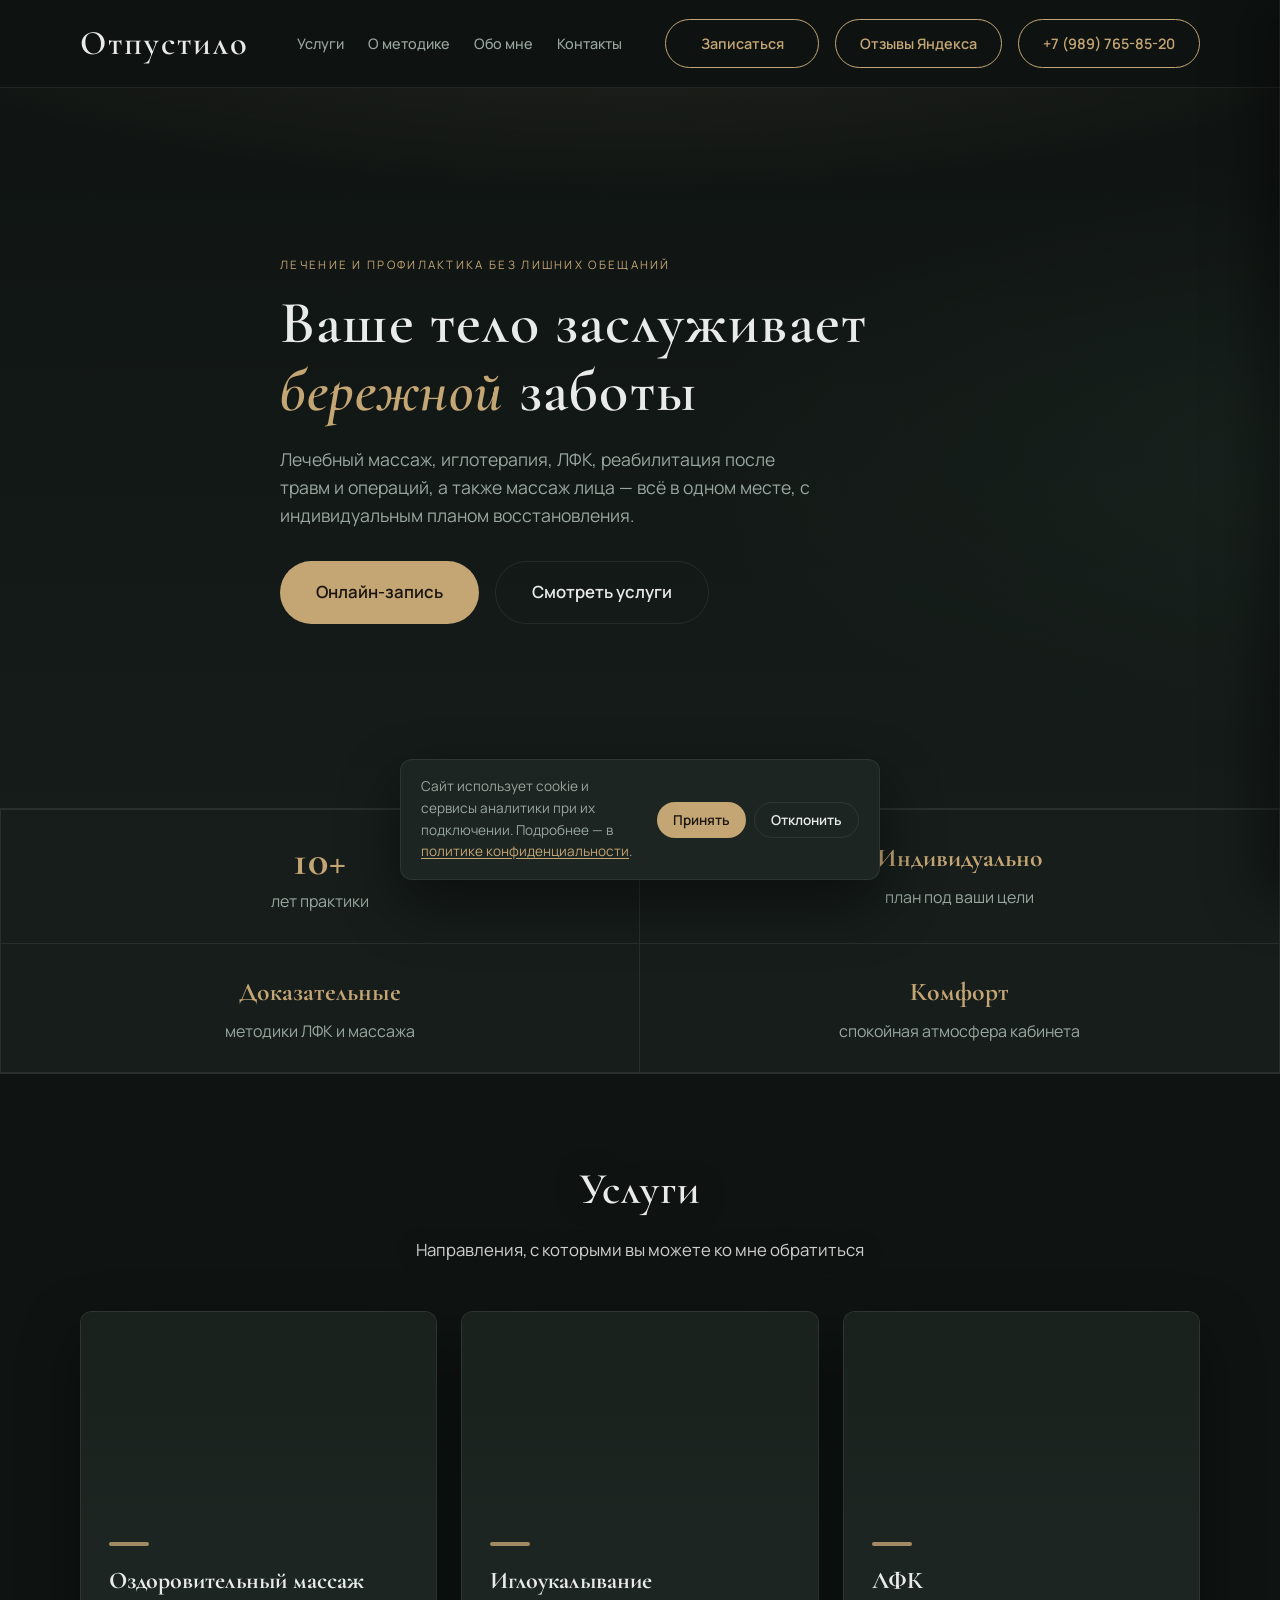
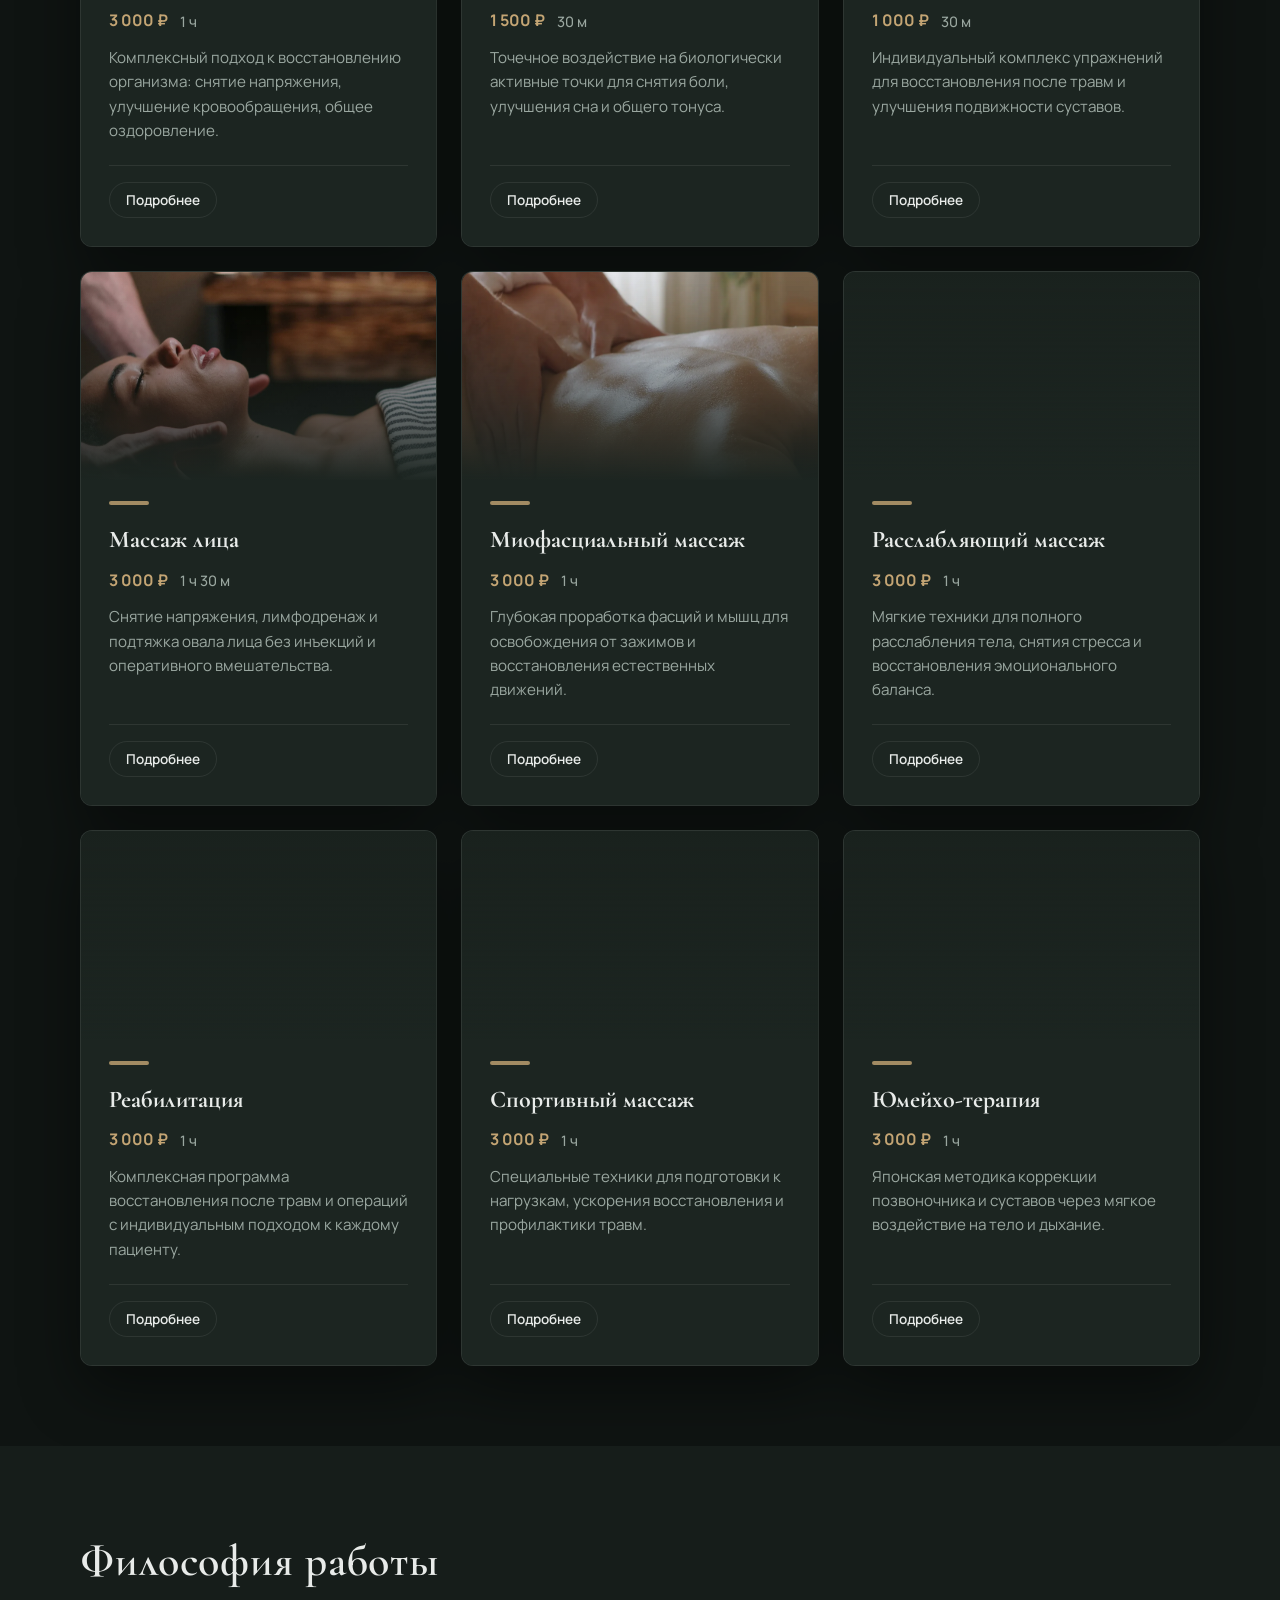
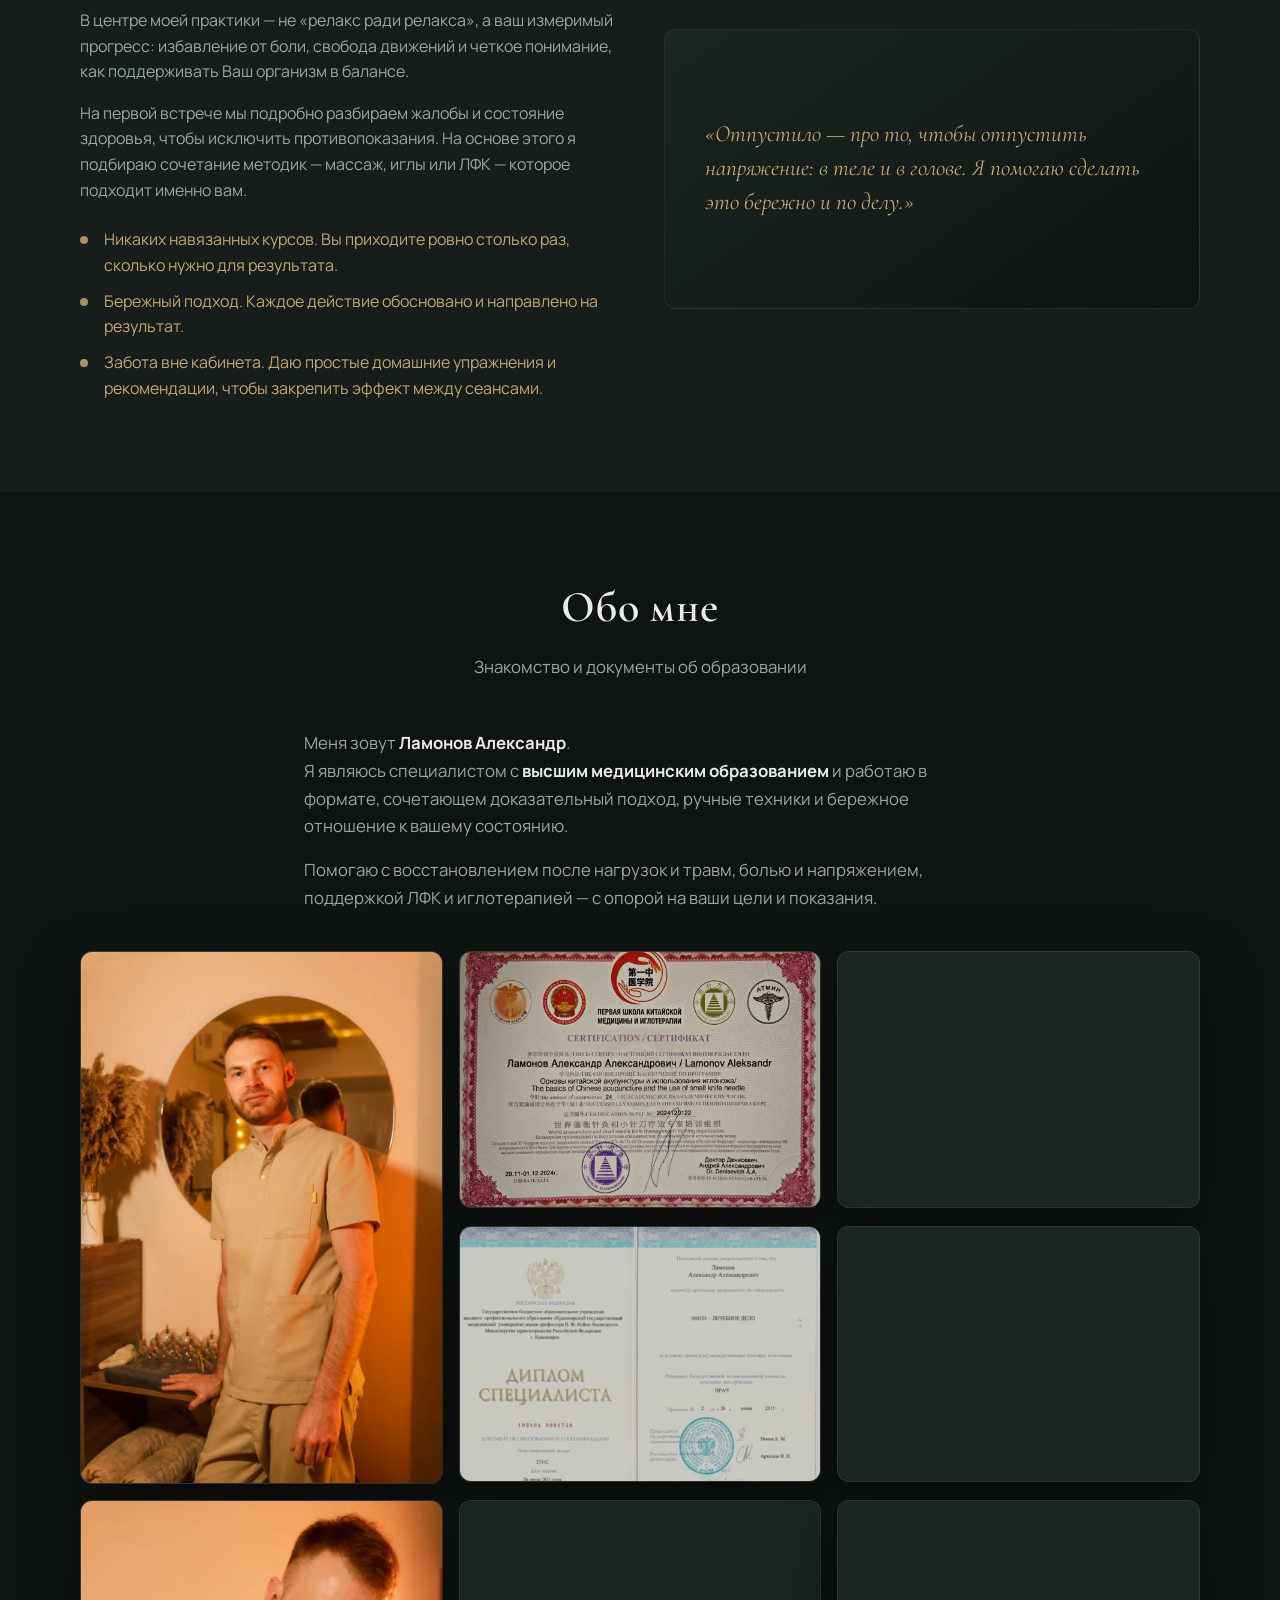
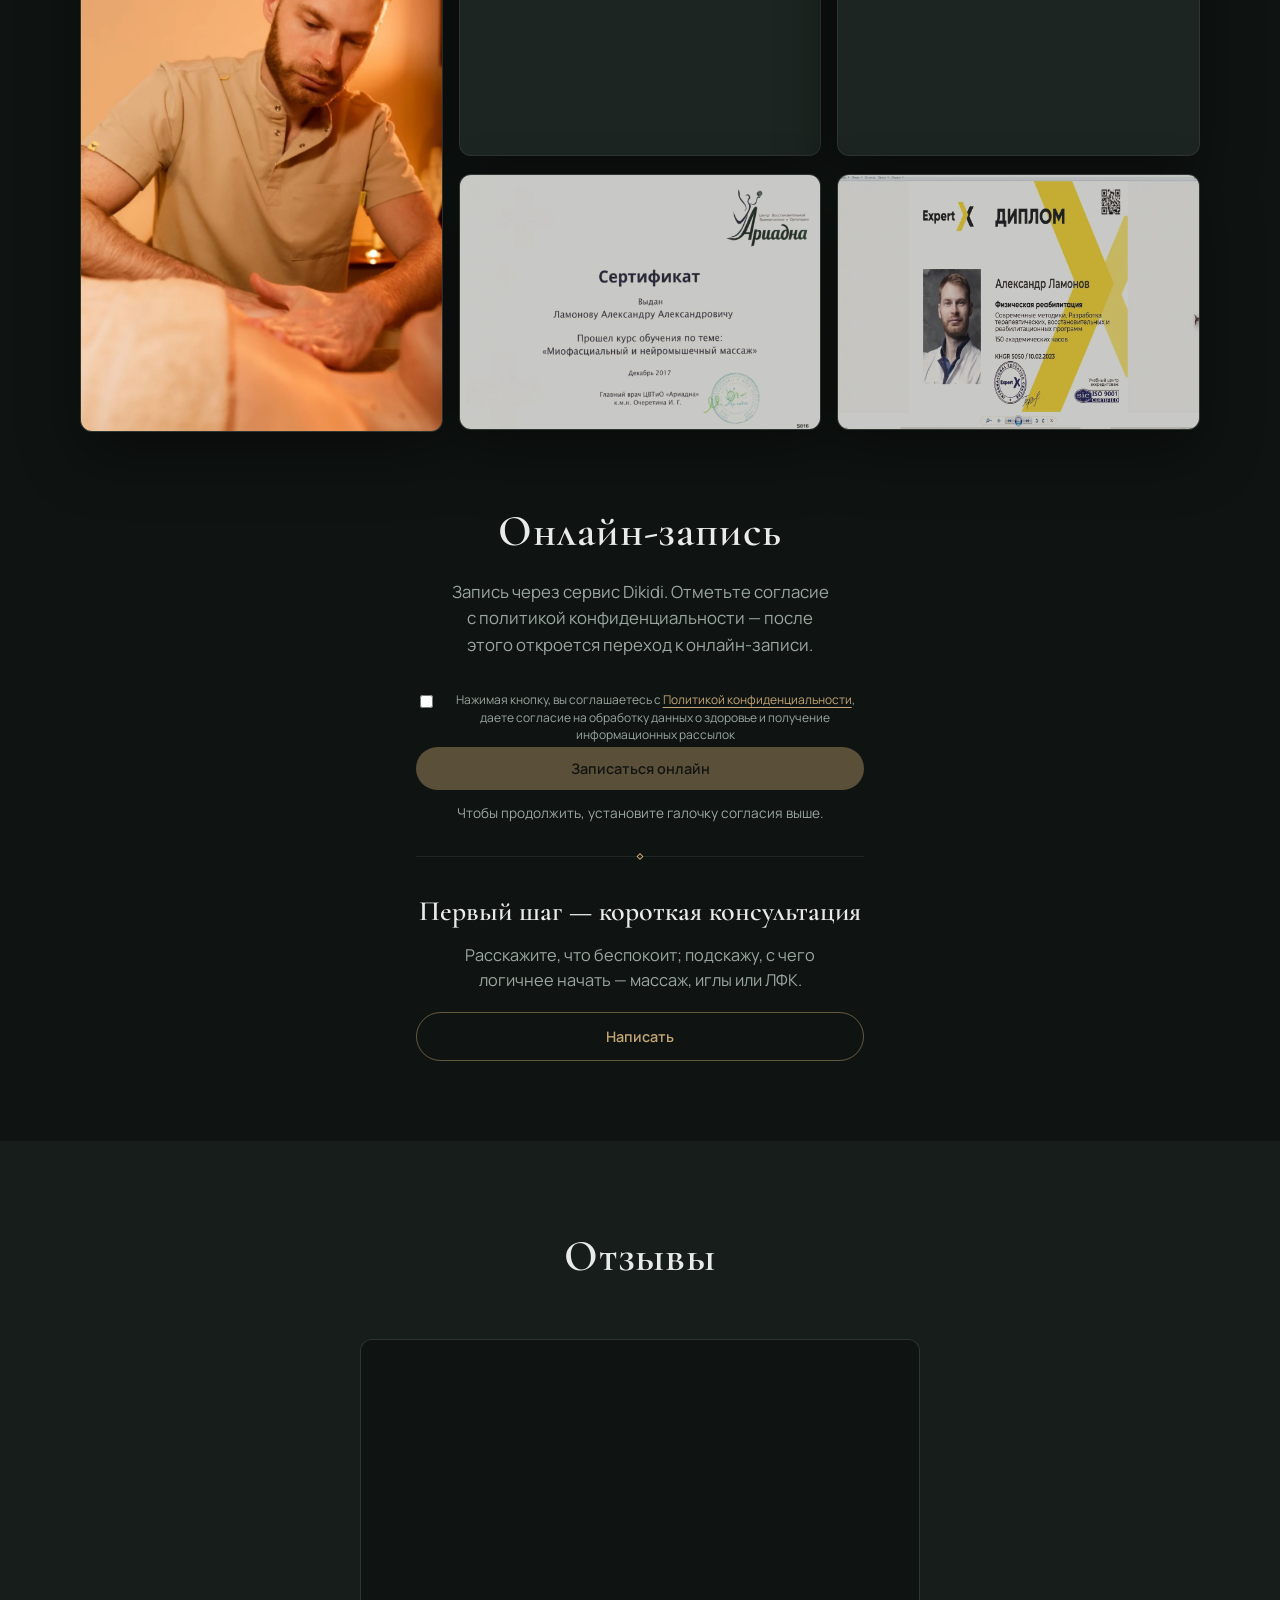
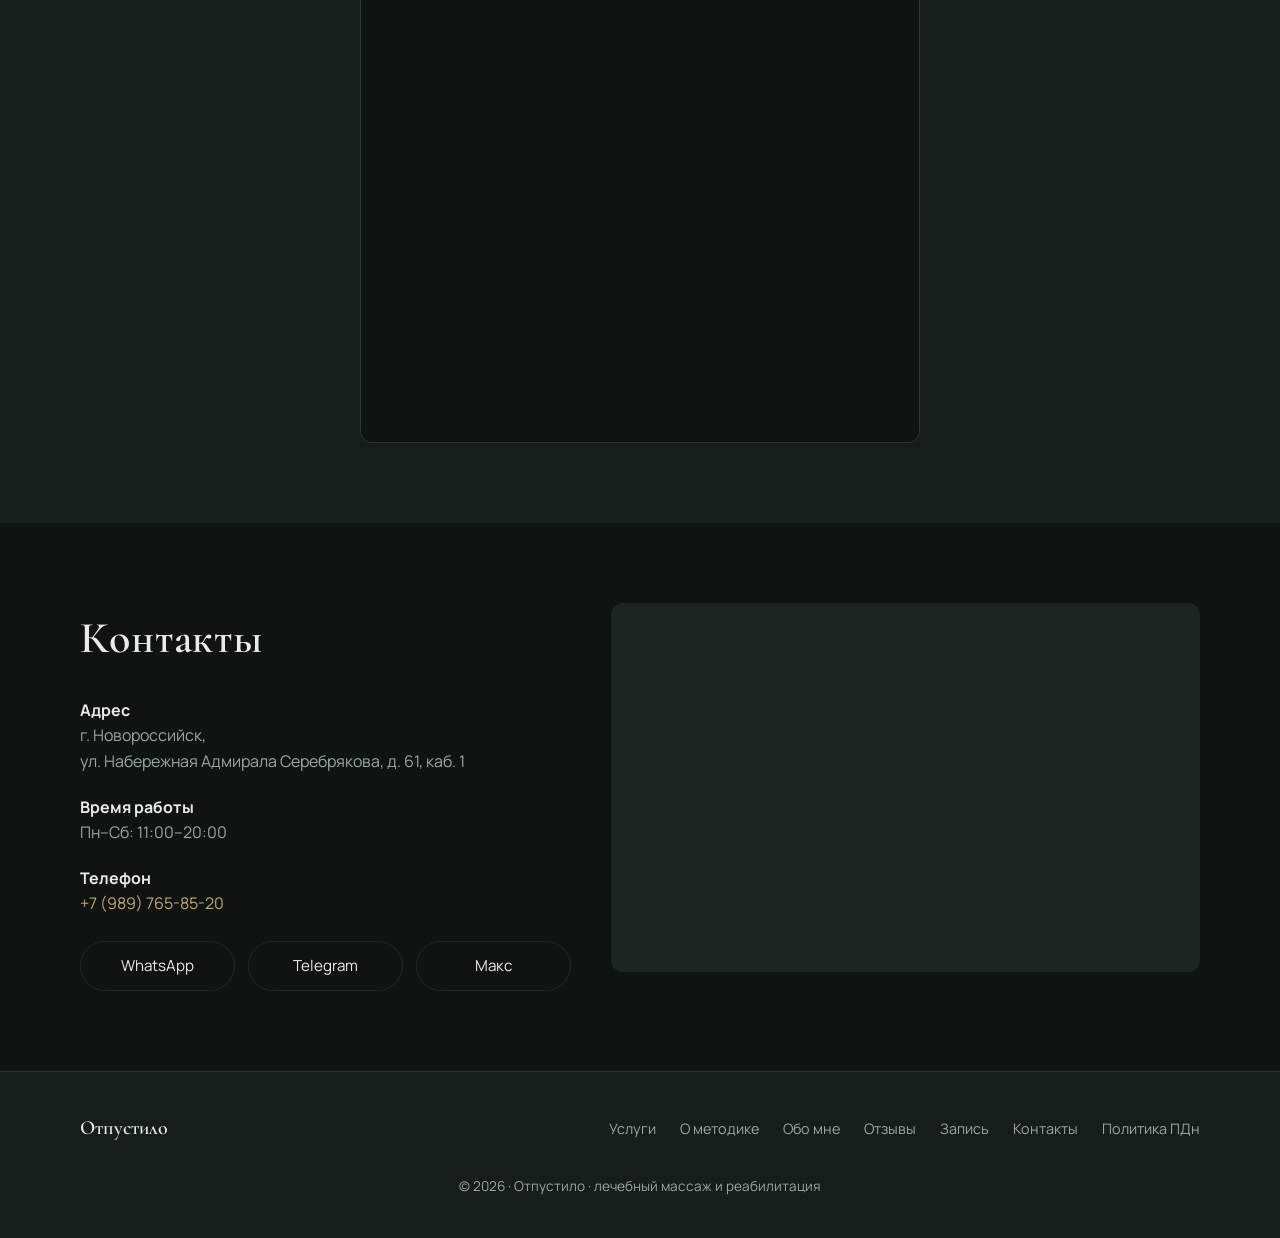
==== index.html @ b1432a63 "convert image formats to webp in index.html" ====
<!DOCTYPE html>
<html lang="ru">
<head>
  <meta charset="UTF-8" />
  <meta name="viewport" content="width=device-width, initial-scale=1.0" />
  <meta name="description" content="Отпустило — лечебный массаж, иглотерапия, ЛФК, реабилитация и массаж лица. Индивидуальный подход." />
  <title>Отпустило — лечебный массаж, иглотерапия, ЛФК, реабилитация</title>
  <link rel="preconnect" href="https://fonts.googleapis.com" />
  <link rel="preconnect" href="https://fonts.gstatic.com" crossorigin />
  <link href="https://fonts.googleapis.com/css2?family=Cormorant+Garamond:ital,wght@0,400;0,600;0,700;1,400&family=Manrope:wght@300;400;500;600;700&display=swap" rel="stylesheet" />
  <link rel="stylesheet" href="styles.css" />
  
  <link rel="icon" href="data:image/svg+xml,<svg xmlns=%22http://www.w3.org/2000/svg%22 viewBox=%220 0 100 100%22><text y=%22.9em%22 font-size=%2290%22>🌿</text></svg>">
</head>
<body>
  <div class="scroll-progress" id="scroll-progress" aria-hidden="true"></div>

  <header class="header" id="top">
    <div class="container header__inner">
      <a class="logo logo--header-wide" href="#top">Отпустило</a>
      <nav class="nav--desktop" aria-label="Основное меню">
        <a href="#services">Услуги</a>
        <a href="#about">О методике</a>
        <a href="#about-me">Обо мне</a>
        <a href="#contacts">Контакты</a>
      </nav>
      <div class="header__toolbar">
        <a class="btn btn--header nav-desktop__cta" href="#booking">Записаться</a>
        <a class="btn btn--header btn--reviews-link desktop-only" href="#reviews">Отзывы Яндекса</a>
        <a class="btn btn--header btn--phone desktop-only" href="tel:+79897658520">+7 (989) 765-85-20</a>
        <button
          class="burger"
          type="button"
          aria-label="Открыть меню"
          id="burger"
          aria-expanded="false"
          aria-controls="mobile-nav-drawer"
        >
          <span></span><span></span><span></span>
        </button>
      </div>
    </div>
  </header>

  <div class="mobile-nav-overlay" id="mobile-nav-overlay" tabindex="-1" aria-hidden="true"></div>
  <aside class="mobile-nav-drawer" id="mobile-nav-drawer" aria-label="Меню сайта" aria-hidden="true">
    <nav class="mobile-nav__list" id="nav">
      <a class="mobile-nav__link" href="#services">Услуги</a>
      <a class="mobile-nav__link" href="#about">О методике</a>
      <a class="mobile-nav__link" href="#about-me">Обо мне</a>
      <a class="mobile-nav__link" href="#reviews">Отзывы Яндекса</a>
      <a class="mobile-nav__link" href="#contacts">Контакты</a>
      <a class="mobile-nav__link mobile-nav__link--phone" href="tel:+79897658520">Позвонить</a>
      <a class="btn btn--primary mobile-nav__cta" href="#booking">Записаться</a>
    </nav>
  </aside>

  <main>
    <section class="hero">
      <div class="hero__bg" aria-hidden="true"></div>
      <div class="container hero__content">
        <p class="hero__eyebrow">Лечение и профилактика без лишних обещаний</p>
        <h1 class="hero__title">Ваше тело заслуживает <em>бережной</em> заботы</h1>
        <p class="hero__text">
          Лечебный массаж, иглотерапия, ЛФК, реабилитация после травм и операций, а также массаж лица —
          всё в одном месте, с индивидуальным планом восстановления.
        </p>
        <div class="hero__actions">
          <a class="btn btn--primary btn--hero-promo" href="#booking">Онлайн-запись</a>
          <a class="btn btn--ghost btn--hero-promo" href="#services">Смотреть услуги</a>
        </div>
      </div>
    </section>

    <section class="trust reveal-on-scroll">
      <div class="container trust__grid">
        <div class="trust__item">
          <strong>10+</strong>
          <span>лет практики</span>
        </div>
        <div class="trust__item">
          <strong>Индивидуально</strong>
          <span>план под ваши цели</span>
        </div>
        <div class="trust__item">
          <strong>Доказательные</strong>
          <span>методики ЛФК и массажа</span>
        </div>
        <div class="trust__item">
          <strong>Комфорт</strong>
          <span>спокойная атмосфера кабинета</span>
        </div>
      </div>
    </section>

    <section class="section section--services" id="services">
      <div class="section--services__bg" aria-hidden="true"></div>
      <div class="container section--services__content reveal-on-scroll">
        <header class="section__head">
          <h2 class="section__title">Услуги</h2>
          <p class="section__lead">Направления, с которыми вы можете ко мне обратиться</p>
        </header>
        <div class="services-carousel">
          <div class="services-carousel__track-wrap">
          <div class="cards" id="services-cards">
          <article class="card card--massage">
            <div class="card__media" aria-hidden="true">
              <img class="card__media-img" src="images/card-massage.webp" width="800" height="520" alt="" decoding="async" loading="lazy" onerror="this.onerror=null;this.src='images/card-massage.svg'" />
            </div>
            <div class="card__content">
              <div class="card__icon" aria-hidden="true"></div>
              <h3 class="card__title">Оздоровительный массаж</h3>
              <div class="card__meta">
                <span class="card__price">3 000 ₽</span>
                <span class="card__duration">1 ч</span>
              </div>
              <p class="card__text">
                Комплексный подход к восстановлению организма: снятие напряжения, улучшение кровообращения, общее оздоровление.
              </p>
              <div class="card__actions">
                <button type="button" class="btn btn--ghost btn--small" data-open-dialog="service-massage">Подробнее</button>
              </div>
            </div>
          </article>
          <article class="card card--acupuncture">
            <div class="card__media" aria-hidden="true">
              <img class="card__media-img" src="images/card-acupuncture.webp" width="800" height="520" alt="" decoding="async" loading="lazy" onerror="this.onerror=null;this.src='images/card-acupuncture.svg'" />
            </div>
            <div class="card__content">
              <div class="card__icon" aria-hidden="true"></div>
              <h3 class="card__title">Иглоукалывание</h3>
              <div class="card__meta">
                <span class="card__price">1 500 ₽</span>
                <span class="card__duration">30 м</span>
              </div>
              <p class="card__text">
                Точечное воздействие на биологически активные точки для снятия боли, улучшения сна и общего тонуса.
              </p>
              <div class="card__actions">
                <button type="button" class="btn btn--ghost btn--small" data-open-dialog="service-acupuncture">Подробнее</button>
              </div>
            </div>
          </article>
          <article class="card card--lfk">
            <div class="card__media" aria-hidden="true">
              <img class="card__media-img" src="images/card-lfk.webp" width="800" height="520" alt="" decoding="async" loading="lazy" onerror="this.onerror=null;this.src='images/card-lfk.svg'" />
            </div>
            <div class="card__content">
              <div class="card__icon" aria-hidden="true"></div>
              <h3 class="card__title">ЛФК</h3>
              <div class="card__meta">
                <span class="card__price">1 000 ₽</span>
                <span class="card__duration">30 м</span>
              </div>
              <p class="card__text">
                Индивидуальный комплекс упражнений для восстановления после травм и улучшения подвижности суставов.
              </p>
              <div class="card__actions">
                <button type="button" class="btn btn--ghost btn--small" data-open-dialog="service-lfk">Подробнее</button>
              </div>
            </div>
          </article>
          <article class="card card--face">
            <div class="card__media" aria-hidden="true">
              <img class="card__media-img" src="images/card-face.webp" width="800" height="520" alt="" decoding="async" loading="lazy" onerror="this.onerror=null;this.src='images/card-face.svg'" />
            </div>
            <div class="card__content">
              <div class="card__icon" aria-hidden="true"></div>
              <h3 class="card__title">Массаж лица</h3>
              <div class="card__meta">
                <span class="card__price">3 000 ₽</span>
                <span class="card__duration">1 ч 30 м</span>
              </div>
              <p class="card__text">
                Снятие напряжения, лимфодренаж и подтяжка овала лица без инъекций и оперативного вмешательства.
              </p>
              <div class="card__actions">
                <button type="button" class="btn btn--ghost btn--small" data-open-dialog="service-face">Подробнее</button>
              </div>
            </div>
          </article>
          <article class="card card--massage">
            <div class="card__media" aria-hidden="true">
              <img class="card__media-img" src="images/card-myofascial.webp" width="800" height="520" alt="" decoding="async" loading="lazy" onerror="this.onerror=null;this.src='images/card-myofascial.svg'" />
            </div>
            <div class="card__content">
              <div class="card__icon" aria-hidden="true"></div>
              <h3 class="card__title">Миофасциальный массаж</h3>
              <div class="card__meta">
                <span class="card__price">3 000 ₽</span>
                <span class="card__duration">1 ч</span>
              </div>
              <p class="card__text">
                Глубокая проработка фасций и мышц для освобождения от зажимов и восстановления естественных движений.
              </p>
              <div class="card__actions">
                <button type="button" class="btn btn--ghost btn--small" data-open-dialog="service-myofascial">Подробнее</button>
              </div>
            </div>
          </article>
          <article class="card card--massage">
            <div class="card__media" aria-hidden="true">
              <img class="card__media-img" src="images/card-relaxing.webp" width="800" height="520" alt="" decoding="async" loading="lazy" onerror="this.onerror=null;this.src='images/card-relaxing.svg'" />
            </div>
            <div class="card__content">
              <div class="card__icon" aria-hidden="true"></div>
              <h3 class="card__title">Расслабляющий массаж</h3>
              <div class="card__meta">
                <span class="card__price">3 000 ₽</span>
                <span class="card__duration">1 ч</span>
              </div>
              <p class="card__text">
                Мягкие техники для полного расслабления тела, снятия стресса и восстановления эмоционального баланса.
              </p>
              <div class="card__actions">
                <button type="button" class="btn btn--ghost btn--small" data-open-dialog="service-relaxing">Подробнее</button>
              </div>
            </div>
          </article>
          <article class="card card--lfk">
            <div class="card__media" aria-hidden="true">
              <img class="card__media-img" src="images/card-rehabilitation.webp" width="800" height="520" alt="" decoding="async" loading="lazy" onerror="this.onerror=null;this.src='images/card-rehabilitation.svg'" />
            </div>
            <div class="card__content">
              <div class="card__icon" aria-hidden="true"></div>
              <h3 class="card__title">Реабилитация</h3>
              <div class="card__meta">
                <span class="card__price">3 000 ₽</span>
                <span class="card__duration">1 ч</span>
              </div>
              <p class="card__text">
                Комплексная программа восстановления после травм и операций с индивидуальным подходом к каждому пациенту.
              </p>
              <div class="card__actions">
                <button type="button" class="btn btn--ghost btn--small" data-open-dialog="service-rehabilitation">Подробнее</button>
              </div>
            </div>
          </article>
          <article class="card card--massage">
            <div class="card__media" aria-hidden="true">
              <img class="card__media-img" src="images/card-sports.webp" width="800" height="520" alt="" decoding="async" loading="lazy" onerror="this.onerror=null;this.src='images/card-sports.svg'" />
            </div>
            <div class="card__content">
              <div class="card__icon" aria-hidden="true"></div>
              <h3 class="card__title">Спортивный массаж</h3>
              <div class="card__meta">
                <span class="card__price">3 000 ₽</span>
                <span class="card__duration">1 ч</span>
              </div>
              <p class="card__text">
                Специальные техники для подготовки к нагрузкам, ускорения восстановления и профилактики травм.
              </p>
              <div class="card__actions">
                <button type="button" class="btn btn--ghost btn--small" data-open-dialog="service-sports">Подробнее</button>
              </div>
            </div>
          </article>
          <article class="card card--acupuncture">
            <div class="card__media" aria-hidden="true">
              <img class="card__media-img" src="images/card-yumeiho.webp" width="800" height="520" alt="" decoding="async" loading="lazy" onerror="this.onerror=null;this.src='images/card-yumeiho.svg'" />
            </div>
            <div class="card__content">
              <div class="card__icon" aria-hidden="true"></div>
              <h3 class="card__title">Юмейхо-терапия</h3>
              <div class="card__meta">
                <span class="card__price">3 000 ₽</span>
                <span class="card__duration">1 ч</span>
              </div>
              <p class="card__text">
                Японская методика коррекции позвоночника и суставов через мягкое воздействие на тело и дыхание.
              </p>
              <div class="card__actions">
                <button type="button" class="btn btn--ghost btn--small" data-open-dialog="service-yumeiho">Подробнее</button>
              </div>
            </div>
          </article>
          </div>
          </div>
          <div class="services-carousel__nav" aria-label="Навигация по услугам">
            <button type="button" class="services-carousel__btn services-carousel__btn--prev" aria-label="Предыдущая услуга" data-services-prev>
              <span class="services-carousel__btn-icon services-carousel__btn-icon--prev" aria-hidden="true"></span>
            </button>
            <div class="services-carousel__dots" id="services-carousel-dots" role="group" aria-label="Слайды услуг"></div>
            <button type="button" class="services-carousel__btn services-carousel__btn--next" aria-label="Следующая услуга" data-services-next>
              <span class="services-carousel__btn-icon services-carousel__btn-icon--next" aria-hidden="true"></span>
            </button>
          </div>
        </div>
      </div>
    </section>

    <section class="section section--alt" id="about">
      <div class="container split reveal-on-scroll">
        <div class="split__text">
          <h2 class="section__title">Философия работы</h2>
          <p class="split__p">
            В центре моей практики — не «релакс ради релакса», а ваш измеримый прогресс: избавление от боли, свобода движений и четкое понимание, как поддерживать Ваш организм в балансе.
          </p>
          <p class="split__p">
            На первой встрече мы подробно разбираем жалобы и состояние здоровья, чтобы исключить противопоказания. На основе этого я подбираю сочетание методик — массаж, иглы или ЛФК — которое подходит именно вам.
          </p>
          <ul class="checklist">
            <li>Никаких навязанных курсов. Вы приходите ровно столько раз, сколько нужно для результата.</li>
            <li>Бережный подход. Каждое действие обосновано и направлено на результат.</li>
            <li>Забота вне кабинета. Даю простые домашние упражнения и рекомендации, чтобы закрепить эффект между сеансами.</li>
          </ul>
        </div>
        <div class="split__panel" aria-hidden="true">
          <blockquote>
            «Отпустило — про то, чтобы отпустить напряжение: в теле и в голове. Я помогаю сделать это бережно и по делу.»
          </blockquote>
        </div>
      </div>
    </section>

    <section class="section" id="about-me">
      <div class="container about-me reveal-on-scroll">
        <header class="section__head">
          <h2 class="section__title">Обо мне</h2>
          <p class="section__lead">Знакомство и документы об образовании</p>
        </header>
        <div class="about-me__text">
          <p>
            Меня зовут <strong>Ламонов Александр</strong>.<br />
            Я являюсь специалистом с <strong>высшим медицинским образованием</strong> и работаю в формате,
            сочетающем доказательный подход, ручные техники и бережное отношение к вашему состоянию.
          </p>
          <p>
            Помогаю с восстановлением после нагрузок и травм, болью и напряжением, поддержкой ЛФК и иглотерапией — с опорой на ваши цели и показания.
          </p>
        </div>
        <div class="about-me__content">
          <div class="about-me__photo-column">
            <div class="about-me__photo about-me__photo--1">
              <img src="images/about-me-photo-1.webp" width="297" height="436" alt="Ламонов Александр - фото 1" loading="lazy" decoding="async" onerror="this.onerror=null;this.src='images/about-me-photo-1.svg'" />
            </div>
            <div class="about-me__photo about-me__photo--2">
              <img src="images/about-me-photo-2.webp" width="297" height="436" alt="Ламонов Александр - фото 2" loading="lazy" decoding="async" onerror="this.onerror=null;this.src='images/about-me-photo-2.svg'" />
            </div>
          </div>
          <ul class="about-me__diplomas" aria-label="Дипломы и сертификаты">
            <li class="about-me__diploma">
              <button type="button" class="diploma-frame diploma-frame--thumb" aria-label="Показать скан">
                <img src="images/diploma-01.webp" width="560" height="396" alt="" loading="lazy" decoding="async" onerror="this.onerror=null;this.src='images/diploma-01.svg'" />
              </button>
            </li>
            <li class="about-me__diploma">
              <button type="button" class="diploma-frame diploma-frame--thumb" aria-label="Показать скан">
                <img src="images/diploma-02.webp" width="560" height="396" alt="" loading="lazy" decoding="async" onerror="this.onerror=null;this.src='images/diploma-02.svg'" />
              </button>
            </li>
            <li class="about-me__diploma">
              <button type="button" class="diploma-frame diploma-frame--thumb" aria-label="Показать скан">
                <img src="images/diploma-03.webp" width="560" height="396" alt="" loading="lazy" decoding="async" onerror="this.onerror=null;this.src='images/diploma-03.svg'" />
              </button>
            </li>
            <li class="about-me__diploma">
              <button type="button" class="diploma-frame diploma-frame--thumb" aria-label="Показать скан">
                <img src="images/diploma-04.webp" width="560" height="396" alt="" loading="lazy" decoding="async" onerror="this.onerror=null;this.src='images/diploma-04.svg'" />
              </button>
            </li>
            <li class="about-me__diploma">
              <button type="button" class="diploma-frame diploma-frame--thumb" aria-label="Показать скан">
                <img src="images/diploma-05.webp" width="560" height="396" alt="" loading="lazy" decoding="async" onerror="this.onerror=null;this.src='images/diploma-05.svg'" />
              </button>
            </li>
            <li class="about-me__diploma">
              <button type="button" class="diploma-frame diploma-frame--thumb" aria-label="Показать скан">
                <img src="images/diploma-06.webp" width="560" height="396" alt="" loading="lazy" decoding="async" onerror="this.onerror=null;this.src='images/diploma-06.svg'" />
              </button>
            </li>
            <li class="about-me__diploma">
              <button type="button" class="diploma-frame diploma-frame--thumb" aria-label="Показать скан">
                <img src="images/diploma-07.webp" width="560" height="396" alt="" loading="lazy" decoding="async" onerror="this.onerror=null;this.src='images/diploma-07.svg'" />
              </button>
            </li>
            <li class="about-me__diploma">
              <button type="button" class="diploma-frame diploma-frame--thumb" aria-label="Показать скан">
                <img src="images/diploma-08.webp" width="560" height="396" alt="" loading="lazy" decoding="async" onerror="this.onerror=null;this.src='images/diploma-08.svg'" />
              </button>
            </li>
          </ul>
        </div>
      </div>
    </section>

    <section class="section" id="booking" data-dikidi-url="https://dikidi.net/1228806">
      <div class="container booking reveal-on-scroll">
        <div class="booking__intro">
          <h2 class="section__title">Онлайн-запись</h2>
          <p class="section__lead">
            Запись через сервис Dikidi. Отметьте согласие с политикой конфиденциальности — после этого откроется переход к онлайн-записи.
          </p>
        </div>
        <div class="booking-gate" id="booking-gate">
          <label class="consent consent--booking field--full">
            <input type="checkbox" id="booking-consent" autocomplete="off" />
            <span id="booking-consent-label">
              Нажимая кнопку, вы соглашаетесь с <a href="privacy.html" target="_blank" rel="noopener noreferrer" style="white-space: nowrap;">Политикой конфиденциальности</a>, даете согласие на обработку данных о здоровье и получение информационных рассылок
            </span>
          </label>
          <button type="button" class="btn btn--primary btn--block booking-gate__btn" id="booking-go" disabled aria-describedby="booking-consent-label">
            Записаться онлайн
          </button>
          <p class="booking-gate__hint" id="booking-hint">Чтобы продолжить, установите галочку согласия выше.</p>
          <div class="booking-gate__extra">
            <h3 class="booking__subtitle">Первый шаг — короткая консультация</h3>
            <p class="booking__lead-extra">
              Расскажите, что беспокоит; подскажу, с чего логичнее начать — массаж, иглы или ЛФК.
            </p>
          </div>
          <a class="btn btn--ghost btn--block booking-gate__write" href="#contacts">Написать</a>
        </div>
      </div>
    </section>

    <section
      class="section section--alt section--reviews"
      id="reviews"
      data-yandex-reviews-src="https://yandex.ru/maps-reviews-widget/241125886306?comments"
    >
      <div class="container reviews-block reveal-on-scroll">
        <header class="section__head">
          <h2 class="section__title">Отзывы</h2>
        </header>
        <div class="yandex-reviews yandex-reviews--page">
          <iframe
            class="yandex-reviews__iframe js-yandex-reviews-iframe"
            title="Отзывы на Яндекс.Картах"
            loading="lazy"
            referrerpolicy="no-referrer-when-downgrade"
          ></iframe>
          <p class="yandex-reviews__fallback" id="yandex-reviews-fallback-page" hidden>
            Укажите URL виджета отзывов: в теге секции <code>#reviews</code> задайте атрибут
            <code>data-yandex-reviews-src</code> (скопируйте из кабинета организации на Яндекс.Картах, формат вида
            <code>https://yandex.ru/maps-reviews-widget/…/comments</code>) — тогда виджет подтянется здесь и в шапке.
          </p>
        </div>
      </div>
    </section>

    <section class="section" id="contacts">
      <div class="container contacts reveal-on-scroll">
        <div>
          <h2 class="section__title">Контакты</h2>
          <ul class="contacts__list">
            <li>
              <strong>Адрес</strong><br />
              <a href="https://yandex.ru/maps/org/241125886306" target="_blank" rel="noopener noreferrer" class="contacts__link">
                г. Новороссийск,<br />ул. Набережная Адмирала Серебрякова, д. 61<span class="desktop-only">, каб. 1</span>
              </a>
            </li>
            <li><strong>Время работы</strong><br />Пн–Сб: 11:00–20:00</li>
            <li><strong>Телефон</strong><br /><a href="tel:+79897658520">+7 (989) 765-85-20</a></li>
          </ul>
          <div class="contacts__social">
            <a class="social" href="https://wa.me/79897658520" rel="noopener noreferrer" target="_blank">WhatsApp</a>
            <a class="social" href="https://t.me/+79897658520" rel="noopener noreferrer" target="_blank">Telegram</a>
            <a class="social" href="https://max.messenger/?to=79897658520" rel="noopener noreferrer" target="_blank">Макс</a>
          </div>
        </div>
        <div class="contacts__map">
          <iframe
            class="contacts__map-iframe"
            src="https://yandex.ru/map-widget/v1/?ll=37.768899%2C44.723971&amp;z=15.5&amp;ol=biz&amp;oid=241125886306"
            title="Отпустило — Яндекс.Карты"
            loading="lazy"
            referrerpolicy="no-referrer-when-downgrade"
            allowfullscreen
          ></iframe>
        </div>
      </div>
    </section>
  </main>

  <dialog class="diploma-lightbox" id="diploma-lightbox" aria-modal="true" aria-label="Просмотр документа">
    <button type="button" class="diploma-lightbox__scrim" data-close-dialog aria-label="Закрыть просмотр" tabindex="-1"></button>
    <div class="diploma-lightbox__shell">
      <button type="button" class="diploma-lightbox__close" data-close-dialog aria-label="Закрыть просмотр диплома">×</button>
      <div class="diploma-lightbox__stage">
        <button type="button" class="diploma-lightbox__arrow diploma-lightbox__arrow--prev" id="diploma-prev" aria-label="Предыдущий документ">
          <span class="diploma-lightbox__arrow-icon" aria-hidden="true"></span>
        </button>
        <div class="diploma-lightbox__center">
          <div class="diploma-lightbox__viewport diploma-lightbox__viewport--desktop">
            <img class="diploma-lightbox__img" id="diploma-lightbox-img" alt="" decoding="async" />
          </div>
          <div class="diploma-lightbox__viewport diploma-lightbox__viewport--mobile">
            <div class="diploma-lightbox__strip" id="diploma-lightbox-strip" role="list"></div>
          </div>
        </div>
        <button type="button" class="diploma-lightbox__arrow diploma-lightbox__arrow--next" id="diploma-next" aria-label="Следующий документ">
          <span class="diploma-lightbox__arrow-icon" aria-hidden="true"></span>
        </button>
      </div>
    </div>
  </dialog>

  <footer class="footer">
    <div class="container footer__inner">
      <a class="footer__logo" href="#top">Отпустило</a>
      <nav class="footer__nav">
        <a href="#services">Услуги</a>
        <a href="#about" class="desktop-only">О методике</a>
        <a href="#about-me" class="desktop-only">Обо мне</a>
        <a href="#reviews" class="desktop-only">Отзывы</a>
        <a href="#booking">Запись</a>
        <a href="#contacts" class="desktop-only">Контакты</a>
        <a href="privacy.html">Политика ПДн</a>
      </nav>
      <p class="footer__copy">© <span id="year"></span> · Отпустило · лечебный массаж и реабилитация</p>
    </div>
  </footer>

  <dialog class="service-dialog" id="service-massage" aria-labelledby="service-massage-title">
    <div class="service-dialog__inner">
      <header class="service-dialog__head">
        <h2 class="service-dialog__title" id="service-massage-title">Оздоровительный массаж</h2>
        <button type="button" class="service-dialog__close" data-close-dialog aria-label="Закрыть">×</button>
      </header>
      <div class="service-dialog__body">
        <h3 class="service-dialog__subtitle">Для чего</h3>
        <p>Снять боль и спазм, улучшить кровообращение и подвижность, ускорить восстановление после нагрузок, травм или операций, смягчить проявления остеохондроза и зажимов от стресса.</p>
        <h3 class="service-dialog__subtitle">Для кого</h3>
        <p>Офисные работники с болью в шее и пояснице, спортсмены и любители активности, люди после переломов и растяжений на этапе реабилитации, при хронической усталости мышц и нарушениях осанки.</p>
        <h3 class="service-dialog__subtitle">Как проходит</h3>
        <p>Сначала короткий опрос и осмотр: где больно, что уже пробовали. Затем массаж выбранной зоны или всего тела с акцентом на проблему: классические приёмы, мягкая мануальная работа с мышцами и фасциями.</p>
        <h3 class="service-dialog__subtitle">Важно</h3>
        <p class="service-dialog__note">При острой травме, температуре, онкологии, тромбозах и ряде других состояний массаж может быть противопоказан — на первом визите уточняю анамнез и при сомнениях направляю к врачу.</p>
      </div>
      <footer class="service-dialog__foot">
        <a class="btn btn--primary" href="#booking" data-close-dialog>Записаться</a>
        <button type="button" class="btn btn--ghost" data-close-dialog>Закрыть</button>
      </footer>
    </div>
  </dialog>

  <dialog class="service-dialog" id="service-acupuncture" aria-labelledby="service-acupuncture-title">
    <div class="service-dialog__inner">
      <header class="service-dialog__head">
        <h2 class="service-dialog__title" id="service-acupuncture-title">Иглоукалывание</h2>
        <button type="button" class="service-dialog__close" data-close-dialog aria-label="Закрыть">×</button>
      </header>
      <div class="service-dialog__body">
        <h3 class="service-dialog__subtitle">Для чего</h3>
        <p>Точечное воздействие на биологически активные точки для снятия боли, улучшения сна, снижения тревожности и общего тонуса организма.</p>
        <h3 class="service-dialog__subtitle">Для кого</h3>
        <p>Взрослым без острых инфекционных состояний, при готовности к аккуратной телесной практике. Подходит тем, кто хочет комплексной поддержки организма.</p>
        <h3 class="service-dialog__subtitle">Как проходит</h3>
        <p>Обсуждаем жалобы и цели, определяем зоны воздействия. Используются стерильные одноразовые иглы, введение обычно почти безболезненное.</p>
        <h3 class="service-dialog__subtitle">Важно</h3>
        <p class="service-dialog__note">Противопоказания: беременность, острые кожные заболевания в зоне воздействия, тяжёлые психические расстройства в острой фазе.</p>
      </div>
      <footer class="service-dialog__foot">
        <a class="btn btn--primary" href="#booking" data-close-dialog>Записаться</a>
        <button type="button" class="btn btn--ghost" data-close-dialog>Закрыть</button>
      </footer>
    </div>
  </dialog>

  <dialog class="service-dialog" id="service-lfk" aria-labelledby="service-lfk-title">
    <div class="service-dialog__inner">
      <header class="service-dialog__head">
        <h2 class="service-dialog__title" id="service-lfk-title">ЛФК</h2>
        <button type="button" class="service-dialog__close" data-close-dialog aria-label="Закрыть">×</button>
      </header>
      <div class="service-dialog__body">
        <h3 class="service-dialog__subtitle">Для чего</h3>
        <p>Индивидуальный комплекс упражнений для восстановления после травм, улучшения подвижности суставов, укрепления мышечного корсета и исправления осанки.</p>
        <h3 class="service-dialog__subtitle">Для кого</h3>
        <p>При остеохондрозе и протрузиях без острой фазы, при сколиозе и сутулости, после ортопедических вмешательств (по рекомендации врача), для пожилых людей с осторожной прогрессией нагрузки.</p>
        <h3 class="service-dialog__subtitle">Как проходит</h3>
        <p>Оценка движений и болевых зон, подбор комплекса: растяжка, укрепление стабилизаторов, дыхательные паттерны, баланс. Домашнее задание в простом формате.</p>
        <h3 class="service-dialog__subtitle">Важно</h3>
        <p class="service-dialog__note">При острой боли, онемении, слабости в конечностях сначала нужна очная консультация врача. ЛФК не заменяет медицинскую помощь при обострениях.</p>
      </div>
      <footer class="service-dialog__foot">
        <a class="btn btn--primary" href="#booking" data-close-dialog>Записаться</a>
        <button type="button" class="btn btn--ghost" data-close-dialog>Закрыть</button>
      </footer>
    </div>
  </dialog>

  <dialog class="service-dialog" id="service-face" aria-labelledby="service-face-title">
    <div class="service-dialog__inner">
      <header class="service-dialog__head">
        <h2 class="service-dialog__title" id="service-face-title">Массаж лица</h2>
        <button type="button" class="service-dialog__close" data-close-dialog aria-label="Закрыть">×</button>
      </header>
      <div class="service-dialog__body">
        <h3 class="service-dialog__subtitle">Для чего</h3>
        <p>Снятие напряжения жевательных и шейных мышц, улучшение лимфотока и уменьшение отёков, подтяжка овала лица без инъекций и оперативного вмешательства.</p>
        <h3 class="service-dialog__subtitle">Для кого</h3>
        <p>Для тех, кто много работает за компьютером, страдает от напряжения в челюсти, хочет мягкий wellness-уход с оздоровительным уклоном. Подходит мужчинам и женщинам.</p>
        <h3 class="service-dialog__subtitle">Как проходит</h3>
        <p>Очищение кожи, работа по линиям лица, шее и зоне декольте: расслабляющие, лимфодренажные и буккальные элементы — только если нет противопоказаний и по согласованию.</p>
        <h3 class="service-dialog__subtitle">Важно</h3>
        <p class="service-dialog__note">Не проводится при острых воспалениях кожи, герпесе в активной фазе, недавних инъекциях и операциях на лице.</p>
      </div>
      <footer class="service-dialog__foot">
        <a class="btn btn--primary" href="#booking" data-close-dialog>Записаться</a>
        <button type="button" class="btn btn--ghost" data-close-dialog>Закрыть</button>
      </footer>
    </div>
  </dialog>

  <dialog class="service-dialog" id="service-myofascial" aria-labelledby="service-myofascial-title">
    <div class="service-dialog__inner">
      <header class="service-dialog__head">
        <h2 class="service-dialog__title" id="service-myofascial-title">Миофасциальный массаж</h2>
        <button type="button" class="service-dialog__close" data-close-dialog aria-label="Закрыть">×</button>
      </header>
      <div class="service-dialog__body">
        <h3 class="service-dialog__subtitle">Для чего</h3>
        <p>Глубокая проработка фасций и мышц для освобождения от зажимов, восстановления естественных движений и улучшения подвижности.</p>
        <h3 class="service-dialog__subtitle">Для кого</h3>
        <p>При хронических болях в спине и шее, ограничении подвижности, после спортивных травм, при миофасциальном болевом синдроме.</p>
        <h3 class="service-dialog__subtitle">Как проходит</h3>
        <p>Аккуратное воздействие на триггерные точки и фасции, постепенное растягивание и расслабление мышечных волокон. Процедура может быть интенсивной, но контролируемой.</p>
        <h3 class="service-dialog__subtitle">Важно</h3>
        <p class="service-dialog__note">Не проводится при острых воспалениях, повышенной температуре, онкологических заболеваниях. Возможна легкая болезненность после процедуры.</p>
      </div>
      <footer class="service-dialog__foot">
        <a class="btn btn--primary" href="#booking" data-close-dialog>Записаться</a>
        <button type="button" class="btn btn--ghost" data-close-dialog>Закрыть</button>
      </footer>
    </div>
  </dialog>

  <dialog class="service-dialog" id="service-relaxing" aria-labelledby="service-relaxing-title">
    <div class="service-dialog__inner">
      <header class="service-dialog__head">
        <h2 class="service-dialog__title" id="service-relaxing-title">Расслабляющий массаж</h2>
        <button type="button" class="service-dialog__close" data-close-dialog aria-label="Закрыть">×</button>
      </header>
      <div class="service-dialog__body">
        <h3 class="service-dialog__subtitle">Для чего</h3>
        <p>Полное расслабление тела, снятие стресса, восстановление эмоционального баланса и улучшение качества сна.</p>
        <h3 class="service-dialog__subtitle">Для кого</h3>
        <p>При высоком уровне стресса, хронической усталости, нарушениях сна, для общего расслабления и профилактики нервного перенапряжения.</p>
        <h3 class="service-dialog__subtitle">Как проходит</h3>
        <p>Мягкие, плавные движения по всему телу, акцент на расслабляющих техниках. Создается спокойная атмосфера с приятной музыкой и ароматами.</p>
        <h3 class="service-dialog__subtitle">Важно</h3>
        <p class="service-dialog__note">Идеален для регулярного приема как часть заботы о себе. Подходит почти всем без противопоказаний.</p>
      </div>
      <footer class="service-dialog__foot">
        <a class="btn btn--primary" href="#booking" data-close-dialog>Записаться</a>
        <button type="button" class="btn btn--ghost" data-close-dialog>Закрыть</button>
      </footer>
    </div>
  </dialog>

  <dialog class="service-dialog" id="service-rehabilitation" aria-labelledby="service-rehabilitation-title">
    <div class="service-dialog__inner">
      <header class="service-dialog__head">
        <h2 class="service-dialog__title" id="service-rehabilitation-title">Реабилитация</h2>
        <button type="button" class="service-dialog__close" data-close-dialog aria-label="Закрыть">×</button>
      </header>
      <div class="service-dialog__body">
        <h3 class="service-dialog__subtitle">Для чего</h3>
        <p>Комплексная программа восстановления после травм и операций с индивидуальным подходом к каждому пациенту для возвращения к активной жизни.</p>
        <h3 class="service-dialog__subtitle">Для кого</h3>
        <p>После ортопедических операций, травм опорно-двигательного аппарата, инсультов, при хронических заболеваниях суставов и позвоночника.</p>
        <h3 class="service-dialog__subtitle">Как проходит</h3>
        <p>Комплексный подход: массаж, ЛФК, физиотерапия и другие методы по показаниям. Индивидуальный план восстановления с постепенным увеличением нагрузки.</p>
        <h3 class="service-dialog__subtitle">Важно</h3>
        <p class="service-dialog__note">Требует консультации лечащего врача и регулярности процедур. Эффективность зависит от соблюдения рекомендаций специалиста.</p>
      </div>
      <footer class="service-dialog__foot">
        <a class="btn btn--primary" href="#booking" data-close-dialog>Записаться</a>
        <button type="button" class="btn btn--ghost" data-close-dialog>Закрыть</button>
      </footer>
    </div>
  </dialog>

  <dialog class="service-dialog" id="service-sports" aria-labelledby="service-sports-title">
    <div class="service-dialog__inner">
      <header class="service-dialog__head">
        <h2 class="service-dialog__title" id="service-sports-title">Спортивный массаж</h2>
        <button type="button" class="service-dialog__close" data-close-dialog aria-label="Закрыть">×</button>
      </header>
      <div class="service-dialog__body">
        <h3 class="service-dialog__subtitle">Для чего</h3>
        <p>Специальные техники для подготовки к нагрузкам, ускорения восстановления после тренировок, профилактики травм и повышения спортивных результатов.</p>
        <h3 class="service-dialog__subtitle">Для кого</h3>
        <p>Спортсменам любого уровня, людям с активным образом жизни, тем, кто регулярно занимается фитнесом или имеет физическую работу.</p>
        <h3 class="service-dialog__subtitle">Как проходит</h3>
        <p>Интенсивная проработка мышечных групп с акцентом на зоны наибольшей нагрузки. Техники разогрева, растяжения и восстановления.</p>
        <h3 class="service-dialog__subtitle">Важно</h3>
        <p class="service-dialog__note">Не проводится при острых травмах и воспалениях. Может вызывать дискомфорт при воздействии на напряженные мышцы.</p>
      </div>
      <footer class="service-dialog__foot">
        <a class="btn btn--primary" href="#booking" data-close-dialog>Записаться</a>
        <button type="button" class="btn btn--ghost" data-close-dialog>Закрыть</button>
      </footer>
    </div>
  </dialog>

  <dialog class="service-dialog" id="service-yumeiho" aria-labelledby="service-yumeiho-title">
    <div class="service-dialog__inner">
      <header class="service-dialog__head">
        <h2 class="service-dialog__title" id="service-yumeiho-title">Юмейхо-терапия</h2>
        <button type="button" class="service-dialog__close" data-close-dialog aria-label="Закрыть">×</button>
      </header>
      <div class="service-dialog__body">
        <h3 class="service-dialog__subtitle">Для чего</h3>
        <p>Японская методика коррекции позвоночника и суставов через мягкое воздействие на тело, дыхание и энергетические каналы.</p>
        <h3 class="service-dialog__subtitle">Для кого</h3>
        <p>При проблемах с позвоночником, сколиозе, нарушениях осанки, болях в спине и суставах, для общего оздоровления и гармонизации тела.</p>
        <h3 class="service-dialog__subtitle">Как проходит</h3>
        <p>Комплекс техник: мануальное воздействие на позвоночник и суставы, специальные упражнения, работа с дыханием. Процедура проходит в комфортном темпе.</p>
        <h3 class="service-dialog__subtitle">Важно</h3>
        <p class="service-dialog__note">Не проводится при острых состояниях позвоночника, после недавних операций, при онкологических заболеваниях. Требует регулярности для эффекта.</p>
      </div>
      <footer class="service-dialog__foot">
        <a class="btn btn--primary" href="#booking" data-close-dialog>Записаться</a>
        <button type="button" class="btn btn--ghost" data-close-dialog>Закрыть</button>
      </footer>
    </div>
  </dialog>

  <div class="cookie" id="cookie" role="dialog" aria-label="Уведомление о cookie">
    <p>
      Сайт использует cookie и сервисы аналитики при их подключении. Подробнее — в
      <a href="privacy.html">политике конфиденциальности</a>.
    </p>
    <div class="cookie__actions">
      <button type="button" class="btn btn--small btn--primary" id="cookie-accept">Принять</button>
      <button type="button" class="btn btn--small btn--ghost" id="cookie-decline">Отклонить</button>
    </div>
  </div>

  <script src="script.js"></script>
</body>
</html>
---- styles.css ----
:root {
  --bg: #0f1412;
  --bg-elevated: #161d1a;
  --surface: #1c2521;
  --text: #e8ebe9;
  --text-muted: #9aa7a0;
  --accent: #c4a574;
  --accent-hover: #d4b98a;
  --accent-soft: rgba(196, 165, 116, 0.15);
  --line: rgba(255, 255, 255, 0.08);
  --font-body: "Manrope", system-ui, sans-serif;
  --font-display: "Cormorant Garamond", Georgia, serif;
  --radius: 12px;
  --shadow: 0 24px 60px rgba(0, 0, 0, 0.45);
}

*,
*::before,
*::after {
  box-sizing: border-box;
}

a,
button,
input,
select,
textarea {
  -webkit-tap-highlight-color: transparent;
}

html {
  scroll-behavior: smooth;
  overflow-x: clip;
  max-width: 100%;
}

body {
  margin: 0;
  font-family: var(--font-body);
  font-size: 1rem;
  line-height: 1.6;
  color: var(--text);
  background: var(--bg);
  overflow-x: clip;
  max-width: 100%;
}

.scroll-progress {
  position: fixed;
  top: 0;
  left: 0;
  height: 3px;
  width: 0%;
  max-width: 100%;
  z-index: 400;
  pointer-events: none;
  background: var(--accent);
  /* Только вниз — горизонтальное свечение даёт полосу и скролл на узких экранах */
  box-shadow: 0 4px 14px rgba(196, 165, 116, 0.42);
  transform-origin: left center;
}

@keyframes scroll-progress-shimmer {
  0% {
    background-position: 0% 50%;
  }
  100% {
    background-position: 200% 50%;
  }
}

html.has-scroll-fx .reveal-on-scroll:not(.is-inview) {
  opacity: 0;
  transform: translate3d(0, 40px, 0);
}

html.has-scroll-fx .reveal-on-scroll.is-inview {
  opacity: 1;
  transform: translate3d(0, 0, 0);
  transition:
    opacity 0.85s cubic-bezier(0.22, 1, 0.36, 1),
    transform 0.9s cubic-bezier(0.22, 1, 0.36, 1);
}

@media (prefers-reduced-motion: reduce) {
  .scroll-progress {
    display: none;
    animation: none;
  }

  html.has-scroll-fx .reveal-on-scroll:not(.is-inview) {
    opacity: 1;
    transform: none;
  }

  html.has-scroll-fx .reveal-on-scroll.is-inview {
    transition: none;
  }

  .hero__bg {
    transform: none !important;
  }
}

img {
  max-width: 100%;
  height: auto;
  display: block;
}

a {
  color: var(--accent);
  text-decoration: none;
  transition: color 0.2s ease;
}

a:hover {
  color: var(--accent-hover);
}

.container {
  width: min(1120px, 100% - 40px);
  margin-inline: auto;
}

.top-bar {
  background: var(--bg-elevated);
  border-bottom: 1px solid var(--line);
  font-size: 0.85rem;
  color: var(--text-muted);
}

.top-bar__inner {
  display: flex;
  justify-content: space-between;
  align-items: center;
  padding: 10px 0;
  gap: 1rem;
  flex-wrap: wrap;
}

.top-bar__phone {
  color: var(--text);
  font-weight: 600;
}

.top-bar__reviews {
  color: var(--accent);
  font-weight: 600;
  font-size: 0.82rem;
  white-space: nowrap;
}

.top-bar__reviews:hover {
  color: var(--accent-hover);
}

.header {
  position: sticky;
  top: 0;
  z-index: 120;
  background: rgba(15, 20, 18, 0.92);
  backdrop-filter: blur(12px);
  border-bottom: 1px solid var(--line);
  transition: box-shadow 0.35s ease, border-color 0.35s ease;
}

.header.is-scrolled {
  box-shadow: 0 18px 48px rgba(0, 0, 0, 0.42);
  border-bottom-color: rgba(196, 165, 116, 0.12);
}

.header__inner {
  display: flex;
  align-items: center;
  justify-content: space-between;
  gap: 1rem;
  padding: 16px 0;
  flex-wrap: nowrap;
}

.header__toolbar {
  display: flex;
  align-items: center;
  justify-content: flex-end;
  gap: 1rem;
  flex-shrink: 1;
  min-width: 0;
  max-width: 100%;
  flex-wrap: wrap;
}

.nav--desktop {
  display: none;
  align-items: center;
  gap: 0.85rem 1.15rem;
  flex-wrap: wrap;
  justify-content: center;
  flex: 1 1 auto;
  min-width: 0;
}

.nav--desktop a:not(.btn) {
  color: var(--text-muted);
  font-size: 0.9rem;
  font-weight: 500;
  text-decoration: none;
  transition: color 0.2s;
}

.nav--desktop a:not(.btn):hover {
  color: var(--text);
}

.nav-desktop__cta {
  flex-shrink: 0;
}

@media (max-width: 992px) {
  .header__toolbar {
    flex-wrap: nowrap;
    gap: 0.65rem;
    flex: 1 1 auto;
    justify-content: flex-end;
  }
  
  .logo--header-wide {
    font-size: clamp(2.5rem, 5vw, 3.75rem); /* Размер заголовка Hero */
    flex: 0 1 auto;
    margin-right: auto;
    line-height: 1;
  }

  .nav-desktop__cta {
    display: none !important;
  }

  .nav--desktop {
    display: none !important;
  }

  .desktop-only {
    display: none !important;
  }

  .btn--header {
    min-width: 0; /* Сбрасываем жесткую ширину на мобильных, где кнопки скрыты или другие */
  }

  .burger {
    display: flex !important;
  }
}

@media (min-width: 993px) {
  .nav--desktop {
    display: flex;
    gap: 0.85rem 1.5rem;
    margin-right: 1rem;
  }

  .burger {
    display: none !important;
  }

  .logo--header-wide {
    flex: 0 1 auto;
    font-size: clamp(1.35rem, 2.4vw, 1.95rem);
  }
}

.btn--reviews-link {
  white-space: nowrap;
}

.logo {
  font-family: var(--font-display);
  font-size: 1.5rem;
  font-weight: 600;
  letter-spacing: 0.04em;
  color: var(--text);
}

.logo--header-wide {
  flex: 1 1 auto;
  min-width: 0;
  font-size: clamp(1.55rem, 4.2vw, 2.15rem);
  letter-spacing: 0.06em;
}

.logo:hover {
  color: var(--accent);
}

.mobile-nav-overlay {
  position: fixed;
  inset: 0;
  z-index: 110;
  background: rgba(0, 0, 0, 0.52);
  opacity: 0;
  visibility: hidden;
  transition: opacity 0.28s ease, visibility 0.28s ease;
}

body.nav-open .mobile-nav-overlay {
  opacity: 1;
  visibility: visible;
}

.mobile-nav-drawer {
  position: fixed;
  top: 0;
  right: 0;
  bottom: 0;
  z-index: 125;
  display: flex;
  flex-direction: column;
  align-items: flex-end;
  width: auto;
  max-width: min(92vw, 100%);
  height: 100vh;
  height: 100dvh;
  min-height: 100vh;
  min-height: 100dvh;
  padding: calc(5.5rem + env(safe-area-inset-top, 0px)) 1.25rem 2rem;
  padding-bottom: calc(2rem + env(safe-area-inset-bottom, 0px));
  padding-left: 1.35rem;
  background: linear-gradient(180deg, var(--surface) 0%, var(--bg-elevated) 100%);
  border-left: 1px solid var(--line);
  box-shadow: -24px 0 48px rgba(0, 0, 0, 0.35);
  transform: translateX(100%);
  transition: transform 0.32s cubic-bezier(0.22, 1, 0.36, 1);
  overflow-y: auto;
  box-sizing: border-box;
}

body.nav-open .mobile-nav-drawer {
  transform: translateX(0);
}

.mobile-nav__list {
  display: flex;
  flex-direction: column;
  gap: 0;
  width: max-content;
  max-width: 100%;
}

.mobile-nav__link {
  display: block;
  padding: 1rem 0;
  font-size: 1.05rem;
  font-weight: 600;
  color: var(--text);
  border-bottom: 1px solid var(--line);
  transition: color 0.2s;
  white-space: nowrap;
}

.mobile-nav__link:hover {
  color: var(--accent);
}

.btn {
  display: inline-flex;
  align-items: center;
  justify-content: center;
  padding: 12px 24px;
  font-family: inherit;
  font-size: 0.9rem;
  font-weight: 600;
  border: none;
  border-radius: 999px;
  cursor: pointer;
  transition: background 0.2s, color 0.2s, border-color 0.2s;
}

.btn--header {
  background: transparent;
  color: var(--accent);
  border: 1px solid var(--accent);
  /* Задаем минимальную ширину, чтобы кнопки в шапке были одинаковыми */
  min-width: 154px;
}

.btn--header:hover {
  background: var(--accent-soft);
}

.btn--primary {
  background: var(--accent);
  color: #1a1510;
}

.btn--primary:hover {
  background: var(--accent-hover);
  color: #1a1510;
}

.mobile-nav-drawer .mobile-nav__cta.btn.btn--primary {
  margin-top: 1.35rem;
  align-self: flex-start;
  padding: 0.42rem 1rem;
  font-size: 1.05rem;
  font-weight: 600;
  line-height: 1.35;
}

.btn--ghost {
  background: transparent;
  color: var(--text);
  border: 1px solid var(--line);
}

.btn--ghost:hover {
  border-color: var(--accent);
  color: var(--accent);
}

.btn--light {
  background: var(--text);
  color: var(--bg);
}

.btn--light:hover {
  background: var(--accent-hover);
  color: #1a1510;
}

.btn--block {
  width: 100%;
}

.btn--small {
  padding: 8px 16px;
  font-size: 0.85rem;
}

.burger {
  display: flex;
  flex-direction: column;
  justify-content: center;
  gap: 5px;
  padding: 10px;
  margin: -10px -10px -10px 0;
  background: none;
  border: none;
  cursor: pointer;
}

.burger span {
  display: block;
  width: 22px;
  height: 2px;
  background: var(--text);
  transition: transform 0.25s ease, opacity 0.25s ease;
}

body.nav-open .burger span:nth-child(1) {
  transform: translateY(7px) rotate(45deg);
}

body.nav-open .burger span:nth-child(2) {
  opacity: 0;
}

body.nav-open .burger span:nth-child(3) {
  transform: translateY(-7px) rotate(-45deg);
}

@media (prefers-reduced-motion: reduce) {
  .mobile-nav-drawer,
  .mobile-nav-overlay {
    transition: none;
  }

  body.nav-open .burger span:nth-child(1),
  body.nav-open .burger span:nth-child(3) {
    transform: none;
  }

  body.nav-open .burger span:nth-child(2) {
    opacity: 1;
  }
}

.hero {
  position: relative;
  min-height: min(88vh, 720px);
  display: flex;
  align-items: center;
  padding: 4rem 0 5rem;
  overflow: hidden;
}

@media (max-width: 768px) {
  .hero {
    min-height: auto;
    padding: 4rem 0 3.5rem;
  }
}

.hero__bg {
  position: absolute;
  inset: -8%;
  background:
    radial-gradient(ellipse 80% 50% at 50% -20%, rgba(196, 165, 116, 0.22) 0%, rgba(196, 165, 116, 0.1) 40%, rgba(196, 165, 116, 0) 80%),
    radial-gradient(ellipse 60% 40% at 100% 50%, rgba(80, 120, 100, 0.12) 0%, rgba(80, 120, 100, 0.05) 40%, rgba(80, 120, 100, 0) 80%),
    linear-gradient(180deg, var(--bg) 0%, var(--bg-elevated) 100%);
  pointer-events: none;
  will-change: transform;
  transform: translate3d(0, 0, 0) scale(1.08);
  transform-origin: center 30%;
}

.hero__content {
  position: relative;
  max-width: 720px;
}

.hero__eyebrow {
  text-transform: uppercase;
  letter-spacing: 0.2em;
  font-size: 0.72rem;
  color: var(--accent);
  margin: 0 0 1rem;
}

.hero__title {
  font-family: var(--font-display);
  font-size: clamp(2.5rem, 5vw, 3.75rem);
  font-weight: 600;
  line-height: 1.12;
  margin: 0 0 1.25rem;
  letter-spacing: 0.02em;
}

.hero__title em {
  font-style: italic;
  color: var(--accent);
}

.hero__text {
  font-size: 1.1rem;
  color: var(--text-muted);
  margin: 0 0 2rem;
  max-width: 540px;
}

.hero__actions {
  display: flex;
  flex-wrap: wrap;
  gap: 1rem;
}

.hero__actions .btn--hero-promo {
  padding: 17px 36px;
  font-size: 1.05rem;
  min-height: 54px;
}

@media (max-width: 480px) {
  .hero__actions .btn--hero-promo {
    flex: 1 1 auto;
    min-width: min(100%, 240px);
    justify-content: center;
  }
}

.trust {
  border-block: 1px solid var(--line);
  background: var(--bg-elevated);
}

.trust__grid {
  display: grid;
  grid-template-columns: repeat(2, minmax(0, 1fr));
  gap: 0;
  width: 100%;
  min-width: 0;
  box-sizing: border-box;
  border: 1px solid var(--line);
  background: var(--bg-elevated);
}

.trust__item {
  background: var(--bg-elevated);
  padding: 1.75rem 1.25rem;
  text-align: center;
  min-width: 0;
}

.trust__item:nth-child(1),
.trust__item:nth-child(3) {
  border-right: 1px solid var(--line);
}

.trust__item:nth-child(1),
.trust__item:nth-child(2) {
  border-bottom: 1px solid var(--line);
}

.trust__item strong {
  display: block;
  font-family: var(--font-display);
  font-size: 1.6rem;
  color: var(--accent);
  margin-bottom: 0.35rem;
}

.trust__item:first-child strong {
  font-size: clamp(2.05rem, 6.5vw, 2.65rem);
  line-height: 1.08;
  letter-spacing: 0.02em;
}

.trust__item span {
  font-size: 1rem;
  color: var(--text-muted);
}

/* На узких экранах сетка на всю ширину — иначе сбоку виден более тёмный фон body */
@media (max-width: 992px) {
  .trust > .container.trust__grid {
    width: 100%;
    max-width: none;
    margin-inline: 0;
  }
}

.section {
  padding: 5rem 0;
}

section#about-me.section {
  padding-bottom: 2rem;
}

section#booking.section {
  padding-top: 2rem;
}

.section--alt {
  background: var(--bg-elevated);
}

.section__head {
  text-align: center;
  max-width: 560px;
  margin: 0 auto 3rem;
}

.section__title {
  font-family: var(--font-display);
  font-size: clamp(2rem, 4vw, 2.75rem);
  font-weight: 600;
  margin: 0 0 0.75rem;
  letter-spacing: 0.02em;
}

.section__lead {
  margin: 0;
  color: var(--text-muted);
  font-size: 1.05rem;
}

.section--services {
  position: relative;
  isolation: isolate;
  overflow: hidden;
}

.section--services__bg {
  position: absolute;
  inset: 0;
  z-index: 0;
  background-color: var(--bg);
  background-image:
    linear-gradient(180deg, rgba(15, 20, 18, 0.92) 0%, rgba(15, 20, 18, 0.82) 42%, rgba(15, 20, 18, 0.94) 100%),
    linear-gradient(105deg, rgba(15, 20, 18, 0.55) 0%, rgba(15, 20, 18, 0) 42%, rgba(15, 20, 18, 0) 58%, rgba(15, 20, 18, 0.5) 100%),
    url("images/services-bg.jpg");
  background-size: cover;
  background-position: center 40%;
  background-repeat: no-repeat;
}

.section--services__content {
  position: relative;
  z-index: 1;
}

.section--services .section__lead {
  color: rgba(232, 235, 233, 0.88);
  text-shadow: 0 1px 24px rgba(0, 0, 0, 0.35);
}

.section--services .section__title {
  text-shadow: 0 1px 32px rgba(0, 0, 0, 0.4);
}

.cards {
  display: grid;
  grid-template-columns: repeat(3, 1fr);
  gap: 1.5rem;
}

.services-carousel {
  position: relative;
}

.services-carousel__track-wrap {
  position: relative;
}

.services-carousel__nav {
  display: none;
  align-items: center;
  justify-content: center;
  gap: 0.75rem;
  margin-top: 1.1rem;
  padding: 0 2px;
}

.services-carousel__btn {
  flex-shrink: 0;
  display: inline-flex;
  align-items: center;
  justify-content: center;
  min-width: 44px;
  min-height: 44px;
  padding: 0 12px;
  border-radius: 999px;
  border: 1px solid var(--line);
  background: transparent;
  color: var(--accent);
  cursor: pointer;
  transition: background 0.2s, border-color 0.2s, color 0.2s, opacity 0.2s;
}

.services-carousel__btn:hover:not(:disabled) {
  background: var(--accent-soft);
  border-color: rgba(196, 165, 116, 0.45);
  color: var(--accent-hover);
}

.services-carousel__btn:disabled {
  opacity: 0.35;
  cursor: not-allowed;
}

.services-carousel__btn-icon {
  display: block;
  width: 10px;
  height: 10px;
  border-left: 2px solid currentColor;
  border-bottom: 2px solid currentColor;
}

.services-carousel__btn-icon--prev {
  transform: rotate(45deg);
  margin-left: 2px;
}

.services-carousel__btn-icon--next {
  transform: rotate(-135deg);
  margin-right: 2px;
}

.services-carousel__dots {
  display: flex;
  flex-wrap: wrap;
  align-items: center;
  justify-content: center;
  gap: 0.45rem;
  flex: 1 1 auto;
  min-width: 0;
  max-width: min(100%, 220px);
}

.services-carousel__dot {
  flex-shrink: 0;
  width: 8px;
  height: 8px;
  padding: 0;
  border: none;
  border-radius: 999px;
  background: rgba(255, 255, 255, 0.18);
  cursor: pointer;
  transition: background 0.2s, transform 0.2s;
}

.services-carousel__dot:hover {
  background: rgba(196, 165, 116, 0.55);
}

.services-carousel__dot.is-active {
  background: var(--accent);
  transform: scale(1.15);
}

@media (max-width: 992px) {
  .section--services__bg {
    background-image: none;
    background: var(--surface);
  }

  .cards {
    display: flex;
    gap: 1rem;
    overflow-x: auto;
    overflow-y: hidden;
    scroll-snap-type: x mandatory;
    -webkit-overflow-scrolling: touch;
    padding-bottom: 0.35rem;
    scrollbar-width: none;
  }

  .cards::-webkit-scrollbar {
    display: none;
  }

  .cards .card {
    flex: 0 0 min(78vw, 300px);
    scroll-snap-align: start;
    scroll-snap-stop: always;
    box-shadow: none;
    background: var(--bg-elevated);
    border-color: rgba(196, 165, 116, 0.2);
  }

  .services-carousel__nav {
    display: flex;
  }
}

.card {
  display: flex;
  flex-direction: column;
  background: var(--surface);
  border: 1px solid var(--line);
  border-radius: var(--radius);
  padding: 0;
  overflow: hidden;
  box-shadow: var(--shadow);
  transition: border-color 0.2s, transform 0.2s;
}

.card__content {
  display: flex;
  flex-direction: column;
  flex: 1;
  padding: 1.35rem 1.75rem 1.75rem;
  background-color: inherit;
  position: relative;
  z-index: 1;
  margin-top: -2px;
}

.card__media {
  position: relative;
  height: clamp(148px, 24vw, 210px);
  flex-shrink: 0;
  background-color: #1a221e;
  overflow: hidden;
}

.card__media-img {
  width: 100%;
  height: 100%;
  object-fit: cover;
  object-position: center;
  display: block;
  transform: translateZ(0); /* Исправление ряби/муара на некоторых экранах */
  backface-visibility: hidden;
  -webkit-user-drag: none;
}

.card__media::after {
  content: "";
  position: absolute;
  inset: 0;
  background: linear-gradient(
    to top,
    var(--surface) 0%,
    rgba(28, 37, 33, 0.8) 15%,
    rgba(28, 37, 33, 0.45) 45%,
    rgba(28, 37, 33, 0.08) 80%,
    rgba(28, 37, 33, 0) 100%
  );
  pointer-events: none;
}

@media (max-width: 768px) {
  .cards .card__media::after {
    background: linear-gradient(
      to top,
      #161d1a 0%,
      rgba(22, 29, 26, 0.8) 15%,
      rgba(22, 29, 26, 0.45) 45%,
      rgba(22, 29, 26, 0.08) 80%,
      rgba(22, 29, 26, 0) 100%
    );
  }
}

.card:hover {
  border-color: rgba(196, 165, 116, 0.35);
  transform: translateY(-2px);
}

.card__icon {
  display: inline-block;
  width: 40px;
  height: 4px;
  background: var(--accent);
  border-radius: 2px;
  margin-bottom: 1rem;
  opacity: 0.8;
}

.card__title {
  font-family: var(--font-display);
  font-size: 1.5rem;
  margin: 0 0 0.5rem;
}

.card__meta {
  display: flex;
  align-items: center;
  gap: 0.75rem;
  margin-bottom: 0.75rem;
  font-size: 0.9rem;
}

.card__price {
  font-weight: 700;
  color: var(--accent);
  font-size: 1rem;
}

.card__duration {
  color: var(--text-muted);
  font-weight: 500;
}

.card__text {
  flex: 1;
  margin: 0;
  color: var(--text-muted);
  font-size: 0.95rem;
}

.card__actions {
  margin-top: 1.35rem;
  padding-top: 1rem;
  border-top: 1px solid var(--line);
}

.service-dialog {
  width: min(560px, calc(100% - 32px));
  max-height: min(88vh, 720px);
  margin: auto;
  padding: 0;
  border: 1px solid var(--line);
  border-radius: var(--radius);
  background: linear-gradient(145deg, var(--surface), var(--bg-elevated));
  color: var(--text);
  box-shadow: var(--shadow);
}

.service-dialog::-webkit-scrollbar {
  display: none;
}

.service-dialog::backdrop {
  background: rgba(0, 0, 0, 0.75);
  backdrop-filter: blur(4px);
  scrollbar-width: none;
  -ms-overflow-style: none;
}

.service-dialog::backdrop::-webkit-scrollbar {
  display: none;
}

dialog {
  scrollbar-width: none !important;
  -ms-overflow-style: none !important;
}

dialog::-webkit-scrollbar {
  display: none !important;
}

.service-dialog__inner {
  display: flex;
  flex-direction: column;
  max-height: min(88vh, 720px);
}

.service-dialog__head {
  display: flex;
  align-items: flex-start;
  justify-content: space-between;
  gap: 1rem;
  padding: 1.25rem 1.25rem 0.75rem;
  border-bottom: 1px solid var(--line);
  flex-shrink: 0;
}

.service-dialog__title {
  font-family: var(--font-display);
  font-size: 1.65rem;
  font-weight: 600;
  margin: 0;
  line-height: 1.2;
  padding-right: 0.5rem;
}

.service-dialog__close {
  flex-shrink: 0;
  width: 40px;
  height: 40px;
  margin: -0.35rem -0.35rem 0 0;
  border: none;
  border-radius: 8px;
  background: transparent;
  color: var(--text-muted);
  font-size: 1.75rem;
  line-height: 1;
  cursor: pointer;
  transition: color 0.2s, background 0.2s;
}

.service-dialog__close:hover {
  color: var(--text);
  background: var(--accent-soft);
}

.service-dialog__body {
  padding: 1.25rem 1.5rem 1.5rem;
  overflow-y: auto;
  flex: 1;
  scrollbar-width: thin;
  scrollbar-color: var(--accent) var(--bg-elevated);
}

.service-dialog__body::-webkit-scrollbar {
  width: 6px;
}

.service-dialog__body::-webkit-scrollbar-track {
  background: var(--bg-elevated);
}

.service-dialog__body::-webkit-scrollbar-thumb {
  background: var(--accent);
  border-radius: 3px;
}

.service-dialog__body p {
  margin: 0 0 1rem;
  color: var(--text-muted);
  font-size: 0.95rem;
}

.service-dialog__body p:last-child {
  margin-bottom: 0;
}

.service-dialog__subtitle {
  font-size: 0.72rem;
  font-weight: 700;
  text-transform: uppercase;
  letter-spacing: 0.12em;
  color: var(--accent);
  margin: 1.25rem 0 0.5rem;
}

.service-dialog__subtitle:first-child {
  margin-top: 0;
}

.service-dialog__note {
  font-size: 0.9rem !important;
  border-left: 3px solid var(--accent);
  padding-left: 1rem;
  color: var(--text) !important;
}

.service-dialog__foot {
  display: flex;
  flex-wrap: wrap;
  gap: 0.75rem;
  padding: 1rem 1.25rem 1.25rem;
  border-top: 1px solid var(--line);
  flex-shrink: 0;
}

.service-dialog__foot .btn--primary {
  flex: 1;
  min-width: 140px;
}

.split {
  display: grid;
  grid-template-columns: 1fr 1fr;
  gap: 3rem;
  align-items: center;
}

.split__p {
  color: var(--text-muted);
  margin: 0 0 1rem;
}

.checklist {
  margin: 1.5rem 0 0;
  padding: 0;
  list-style: none;
}

.checklist li {
  position: relative;
  padding-left: 1.5rem;
  margin-bottom: 0.65rem;
  color: var(--accent);
}

.checklist li::before {
  content: "";
  position: absolute;
  left: 0;
  top: 0.55em;
  width: 8px;
  height: 8px;
  border-radius: 50%;
  background: var(--accent);
  opacity: 0.85;
}

.split__panel {
  background: linear-gradient(145deg, var(--surface), var(--bg));
  border: 1px solid var(--line);
  border-radius: var(--radius);
  padding: 2.5rem;
  min-height: 280px;
  display: flex;
  align-items: center;
}

@media (max-width: 768px) {
  .split__panel {
    min-height: auto;
    padding: 1.75rem 1.5rem;
  }
}

.split__panel blockquote {
  margin: 0;
  font-family: var(--font-display);
  font-size: 1.45rem;
  font-style: italic;
  line-height: 1.45;
  color: var(--accent);
}

.booking {
  display: flex;
  flex-direction: column;
  align-items: center;
  gap: 2rem;
}

.booking__intro {
  text-align: center;
  max-width: 36rem;
  text-wrap: balance;
}

.booking__intro .section__lead {
  text-wrap: balance;
}

.booking__subtitle {
  font-family: var(--font-display);
  font-size: clamp(1.28rem, 2.8vw, 1.75rem);
  font-weight: 600;
  color: var(--text);
  text-wrap: balance;
}

.booking__lead-extra {
  margin: 0;
  color: var(--text-muted);
  font-size: 1.02rem;
  line-height: 1.55;
  text-wrap: balance;
}

.booking-gate__extra {
  margin-top: 2rem;
  padding-top: 2rem;
  text-align: center;
  border-top: 1px solid var(--line);
  position: relative;
}

.booking-gate__extra::before {
  content: "";
  position: absolute;
  top: -3px;
  left: 50%;
  transform: translateX(-50%) rotate(45deg);
  width: 5px;
  height: 5px;
  border: 1px solid var(--accent);
  background-color: var(--bg);
}

.booking-gate__extra .booking__subtitle {
  margin: 0 0 0.6rem;
}

.booking-gate {
  width: 100%;
  max-width: 28rem;
}

.consent--booking {
  margin-bottom: 0.25rem;
  justify-content: center;
  text-align: center;
}

.booking-gate__btn:disabled {
  opacity: 0.42;
  cursor: not-allowed;
}

.booking-gate__hint {
  margin: 0.85rem 0 0;
  font-size: 0.85rem;
  color: var(--text-muted);
  text-align: center;
  line-height: 1.45;
  text-wrap: balance;
}

.booking-gate__write {
  margin-top: 1.15rem;
  color: var(--accent);
  border-color: rgba(196, 165, 116, 0.48);
}

.booking-gate__write:hover {
  border-color: var(--accent);
  background: var(--accent-soft);
  color: var(--accent-hover);
}

.form {
  display: grid;
  grid-template-columns: 1fr 1fr;
  gap: 1.25rem;
}

.field {
  display: flex;
  flex-direction: column;
  gap: 0.4rem;
}

.field--full {
  grid-column: 1 / -1;
}

.field__label {
  font-size: 0.8rem;
  font-weight: 600;
  color: var(--text-muted);
  text-transform: uppercase;
  letter-spacing: 0.06em;
}

.field input,
.field select,
.field textarea {
  font: inherit;
  padding: 12px 14px;
  border-radius: 8px;
  border: 1px solid var(--line);
  background: var(--surface);
  color: var(--text);
}

.field input:focus,
.field select:focus,
.field textarea:focus {
  outline: none;
  border-color: var(--accent);
}

.consent {
  display: flex;
  align-items: flex-start;
  gap: 0.65rem;
  font-size: 0.75rem;
  line-height: 1.45;
  color: var(--text-muted);
}

.consent input {
  margin-top: 0.25rem;
  accent-color: var(--accent);
}

.consent a {
  color: var(--accent);
  text-decoration: underline;
  text-underline-offset: 3px;
}

.consent a:hover {
  color: var(--accent-hover);
}

.cookie a {
  color: var(--accent);
  text-decoration: underline;
  text-underline-offset: 2px;
}

.cookie a:hover {
  color: var(--accent-hover);
}

.legal-page {
  padding: 2.5rem 0 4rem;
}

.legal-page .container {
  width: min(720px, 100% - 40px);
}

.legal-page__back {
  display: inline-block;
  margin-bottom: 1.5rem;
  font-size: 0.9rem;
  font-weight: 600;
  color: var(--accent);
}

.legal-page__back:hover {
  color: var(--accent-hover);
}

.legal-doc h1 {
  font-family: var(--font-display);
  font-size: clamp(1.85rem, 4vw, 2.35rem);
  font-weight: 600;
  margin: 0 0 1rem;
  line-height: 1.2;
}

.legal-doc .legal-meta {
  font-size: 0.85rem;
  color: var(--text-muted);
  margin: 0 0 2rem;
  padding-bottom: 1.5rem;
  border-bottom: 1px solid var(--line);
}

.legal-doc h2 {
  font-family: var(--font-display);
  font-size: 1.35rem;
  font-weight: 600;
  margin: 2rem 0 0.75rem;
  color: var(--text);
}

.legal-doc p,
.legal-doc li {
  color: var(--text-muted);
  font-size: 0.95rem;
}

.legal-doc p {
  margin: 0 0 1rem;
}

.legal-doc ul {
  margin: 0 0 1rem;
  padding-left: 1.25rem;
}

.legal-doc .legal-note {
  padding: 1rem 1.15rem;
  margin: 2rem 0 0;
  border-radius: 8px;
  border: 1px solid var(--line);
  background: var(--accent-soft);
  font-size: 0.9rem;
  color: var(--text);
}

.form__note {
  grid-column: 1 / -1;
  font-size: 0.8rem;
  color: var(--text-muted);
  margin: 0;
}

.form__note code {
  font-size: 0.85em;
  background: var(--bg);
  padding: 2px 6px;
  border-radius: 4px;
}

.about-me__text {
  max-width: 42rem;
  margin: 0 auto 2.5rem;
  text-align: left;
  color: var(--text-muted);
  font-size: 1.05rem;
  line-height: 1.65;
}

.about-me__text p {
  margin: 0 0 1rem;
}

.about-me__text strong {
  color: var(--text);
}

.about-me__content {
  display: grid;
  grid-template-columns: 1fr 1fr 1fr;
  grid-auto-rows: 1fr;
  gap: 1rem;
  align-items: stretch;
}

/* Subgrid: те же 4 дорожки, что у дипломов — нижний край фото совпадает с сеткой справа */
.about-me__photo-column {
  grid-column: 1;
  grid-row: 1 / span 4;
  display: grid;
  grid-template-columns: minmax(0, 1fr);
  grid-template-rows: subgrid;
  min-width: 0;
  min-height: 0;
}

.about-me__photo-column .about-me__photo--1 {
  grid-row: 1 / span 2;
}

.about-me__photo-column .about-me__photo--2 {
  grid-row: 3 / span 2;
}

.about-me__photo {
  border-radius: 12px;
  overflow: hidden;
  border: 1px solid var(--line);
  background: var(--surface);
  box-shadow: var(--shadow);
  display: flex;
  align-items: center;
  justify-content: center;
  margin: 0;
  padding: 0;
  min-height: 0;
  height: 100%;
  aspect-ratio: 297 / 436;
}

.about-me__photo img {
  width: 100%;
  height: 100%;
  min-height: 0;
  object-fit: cover;
  object-position: center;
  display: block;
}

.about-me__photo--empty {
  min-height: 280px;
  flex-direction: column;
  gap: 0.5rem;
  color: var(--text-muted);
  font-size: 0.9rem;
  text-align: center;
  padding: 1.5rem;
}

.about-me__photo--empty::before {
  content: "📷";
  font-size: 2.5rem;
  opacity: 0.5;
}

/* Один grid-элемент со subgrid (не display:contents) — в Chrome на широком экране иначе ломалось выравнивание строк с колонкой фото */
.about-me__diplomas {
  list-style: none;
  margin: 0;
  padding: 0;
  grid-column: 2 / 4;
  grid-row: 1 / span 4;
  display: grid;
  grid-template-columns: subgrid;
  grid-template-rows: subgrid;
  min-width: 0;
  min-height: 0;
}

.about-me__diploma {
  margin: 0;
  padding: 0;
  min-height: 0;
}

.diploma-frame {
  margin: 0;
  padding: 0;
  border-radius: 12px;
  overflow: hidden;
  border: 1px solid var(--line);
  background: var(--surface);
  box-shadow: var(--shadow);
  aspect-ratio: 297 / 210;
  display: flex;
  flex-direction: column;
}

button.diploma-frame.diploma-frame--thumb {
  appearance: none;
  width: 100%;
  margin: 0;
  padding: 0;
  font: inherit;
  color: inherit;
  text-align: left;
  cursor: zoom-in;
  -webkit-tap-highlight-color: transparent;
  transition: border-color 0.2s, box-shadow 0.2s;
}

button.diploma-frame.diploma-frame--thumb:hover {
  border-color: rgba(196, 165, 116, 0.45);
  box-shadow: 0 20px 48px rgba(0, 0, 0, 0.35);
}

button.diploma-frame.diploma-frame--thumb:focus-visible {
  outline: 2px solid var(--accent);
  outline-offset: 3px;
}

.diploma-frame img {
  width: 100%;
  height: 100%;
  object-fit: cover;
  flex: 1;
  min-height: 0;
  /* Базовый фильтр для всех дипломов: сильное приглушение белого */
  filter: sepia(15%) contrast(0.85) brightness(0.85) saturate(0.9);
  transition: filter 0.3s ease;
}

/* 1-й и 5-й дипломы: оставляем ярче, так как они, видимо, уже темные или нормальные */
.about-me__diplomas li:nth-child(1) .diploma-frame img,
.about-me__diplomas li:nth-child(5) .diploma-frame img {
  filter: sepia(5%) contrast(0.98) brightness(0.98);
}

button.diploma-frame.diploma-frame--thumb:hover img {
  filter: sepia(0%) contrast(1) brightness(1) saturate(1) !important;
}

.diploma-frame__cap {
  display: none;
}

.diploma-frame--empty img {
  display: none;
}

.diploma-frame--empty {
  min-height: 180px;
  align-items: center;
  justify-content: center;
}

.diploma-frame--empty .diploma-frame__cap {
  border-top: none;
  font-size: 0.8rem;
  text-transform: none;
  letter-spacing: 0;
  color: var(--text-muted);
  padding: 1rem;
}

/* Закрытый <dialog> должен оставаться display:none — иначе перекрывает страницу */
.diploma-lightbox:not([open]) {
  display: none !important;
}

.diploma-lightbox[open] {
  position: fixed;
  inset: 0;
  width: 100%;
  max-width: 100vw;
  height: 100%;
  max-height: 100%;
  margin: 0;
  padding: 0;
  border: none;
  display: flex;
  align-items: center;
  justify-content: center;
  background: transparent;
  box-sizing: border-box;
}

.diploma-lightbox::backdrop {
  background: rgba(0, 0, 0, 0.86);
  backdrop-filter: blur(5px);
}

.diploma-lightbox__scrim {
  position: absolute;
  inset: 0;
  z-index: 0;
  margin: 0;
  padding: 0;
  border: none;
  background: transparent;
  cursor: zoom-out;
}

.diploma-lightbox__shell {
  position: relative;
  z-index: 1;
  width: min(1180px, calc(100vw - 32px));
  max-width: 100%;
  max-height: min(92vh, 92dvh);
  display: flex;
  flex-direction: column;
  gap: 0.65rem;
  padding: 2.75rem 1rem 1rem;
  border-radius: var(--radius);
  border: 1px solid var(--line);
  background: linear-gradient(165deg, var(--surface), var(--bg-elevated));
  box-shadow: var(--shadow);
  box-sizing: border-box;
}

.diploma-lightbox__close {
  position: absolute;
  top: 0.5rem;
  right: 0.5rem;
  width: 42px;
  height: 42px;
  margin: 0;
  border: none;
  border-radius: 10px;
  background: transparent;
  color: var(--text-muted);
  font-size: 1.65rem;
  line-height: 1;
  cursor: pointer;
  transition: color 0.2s, background 0.2s;
}

.diploma-lightbox__close:hover {
  color: var(--text);
  background: var(--accent-soft);
}

.diploma-lightbox__stage {
  display: flex;
  flex-direction: row;
  align-items: center;
  gap: 0.35rem;
  width: 100%;
  min-height: 0;
  flex: 1 1 auto;
}

.diploma-lightbox__center {
  flex: 1 1 auto;
  min-width: 0;
  min-height: 0;
  display: flex;
  align-items: center;
  justify-content: center;
}

.diploma-lightbox__arrow {
  flex-shrink: 0;
  display: inline-flex;
  align-items: center;
  justify-content: center;
  width: 44px;
  height: 44px;
  padding: 0;
  border: 1px solid var(--line);
  border-radius: 999px;
  background: transparent;
  color: var(--accent);
  cursor: pointer;
  transition: background 0.2s, border-color 0.2s, opacity 0.2s;
}

.diploma-lightbox__arrow:hover:not(:disabled) {
  background: var(--accent-soft);
  border-color: rgba(196, 165, 116, 0.45);
}

.diploma-lightbox__arrow:disabled {
  opacity: 0.32;
  cursor: not-allowed;
}

.diploma-lightbox__arrow-icon {
  display: block;
  line-height: 1;
}

.diploma-lightbox__arrow--prev .diploma-lightbox__arrow-icon::before {
  content: "‹";
  font-size: 1.85rem;
  display: block;
  margin-top: -2px;
}

.diploma-lightbox__arrow--next .diploma-lightbox__arrow-icon::before {
  content: "›";
  font-size: 1.85rem;
  display: block;
  margin-top: -2px;
}

.diploma-lightbox__viewport--desktop {
  display: none;
  width: 100%;
  max-width: min(720px, 100%);
  max-height: min(68vh, 640px);
  overflow: hidden;
  border-radius: 8px;
  align-items: center;
  justify-content: center;
}

.diploma-lightbox__viewport--mobile {
  display: none;
  width: 100%;
  height: 100%;
  min-height: 0;
  overflow: hidden;
}

.diploma-lightbox__img {
  display: block;
  width: auto;
  height: auto;
  max-width: 100%;
  max-height: min(68vh, 640px);
  margin: 0 auto;
  object-fit: contain;
  /* При открытии диплома показываем его в оригинальном цвете */
  filter: none;
}

.diploma-lightbox__strip {
  height: 100%;
  max-height: min(68dvh, 520px);
  overflow-y: auto;
  overflow-x: hidden;
  scroll-snap-type: y mandatory;
  -webkit-overflow-scrolling: touch;
  display: flex;
  flex-direction: column;
  gap: 0.85rem;
  padding: 0.35rem 0.25rem;
  scrollbar-width: thin;
  scrollbar-color: var(--accent) var(--bg-elevated);
}

.diploma-lightbox__strip::-webkit-scrollbar {
  width: 6px;
}

.diploma-lightbox__strip::-webkit-scrollbar-thumb {
  background: var(--accent);
  border-radius: 3px;
}

.diploma-lightbox__slide {
  scroll-snap-align: center;
  scroll-snap-stop: always;
  flex-shrink: 0;
  min-height: 26dvh;
  display: flex;
  align-items: center;
  justify-content: center;
  padding: 0.35rem 0;
}

.diploma-lightbox__slide img {
  display: block;
  width: auto;
  max-width: 100%;
  max-height: min(24dvh, 300px);
  height: auto;
  object-fit: contain;
  /* Аналогично для миниатюр в лайтбоксе (карусели) */
  filter: sepia(15%) contrast(0.85) brightness(0.85) saturate(0.9);
  transition: filter 0.3s ease;
}

.diploma-lightbox__slide:nth-child(1) img,
.diploma-lightbox__slide:nth-child(5) img {
  filter: sepia(5%) contrast(0.98) brightness(0.98);
}

.diploma-lightbox__slide.is-active img,
.diploma-lightbox__slide:hover img {
  filter: sepia(0%) contrast(1) brightness(1) saturate(1) !important;
}

@media (min-width: 993px) {
  .diploma-lightbox__viewport--desktop {
    display: flex;
  }

  .diploma-lightbox__viewport--mobile {
    display: none !important;
  }

  .diploma-lightbox__stage {
    flex-direction: row;
    min-height: min(70vh, 660px);
  }
}

@media (max-width: 992px) {
  .diploma-lightbox__shell {
    width: 100%;
    height: 100%;
    max-height: 100%;
    border-radius: 0;
    padding: 3rem 0.75rem 1rem;
    border-left: none;
    border-right: none;
  }

  .diploma-lightbox__stage {
    flex-direction: column;
    flex: 1 1 auto;
    min-height: 0;
    gap: 0.5rem;
  }

  .diploma-lightbox__center {
    flex: 1 1 auto;
    min-height: 0;
    width: 100%;
  }

  .diploma-lightbox__viewport--desktop {
    display: none !important;
  }

  .diploma-lightbox__viewport--mobile {
    display: block;
    max-height: none;
  }

  .diploma-lightbox__strip {
    max-height: calc(100dvh - 10.5rem);
  }

  .diploma-lightbox__arrow--prev .diploma-lightbox__arrow-icon::before {
    content: "▲";
    font-size: 0.75rem;
    margin-top: 0;
  }

  .diploma-lightbox__arrow--next .diploma-lightbox__arrow-icon::before {
    content: "▼";
    font-size: 0.75rem;
    margin-top: 0;
  }

  .diploma-lightbox__close {
    top: 0.35rem;
    right: 0.35rem;
  }
}

.reviews-block {
  max-width: 560px;
  margin: 0 auto;
}

.yandex-reviews {
  border-radius: var(--radius);
  overflow: hidden;
  border: 1px solid var(--line);
  background: var(--surface);
}

.yandex-reviews__iframe {
  display: block;
  width: 100%;
  min-height: clamp(640px, 78vh, 880px);
  border: 0;
  background: var(--bg);
}

.yandex-reviews__fallback {
  margin: 0;
  padding: 1.25rem 1.5rem;
  font-size: 0.88rem;
  color: var(--text-muted);
  line-height: 1.55;
}

.yandex-reviews__fallback code {
  font-size: 0.85em;
  word-break: break-all;
}

.contacts {
  display: grid;
  grid-template-columns: 1fr 1.2fr;
  gap: 2.5rem;
  align-items: start;
}

.contacts__list {
  list-style: none;
  padding: 0;
  margin: 1.5rem 0;
}

.contacts__list li {
  margin-bottom: 1.25rem;
  color: var(--text-muted);
  line-height: 1.6;
}

.contacts__list strong {
  color: var(--text);
}

.contacts__link {
  color: inherit;
  text-decoration: none;
  transition: color 0.2s ease;
  display: inline-block;
}

.contacts__link:hover {
  color: var(--accent);
}

.contacts__social {
  display: flex;
  flex-wrap: wrap;
  gap: 0.85rem;
}

@media (max-width: 768px) {
  .contacts {
    grid-template-columns: 1fr;
    gap: 2rem;
  }
}

.social {
  flex: 1 1 0;
  min-width: 100px;
  padding: 12px 14px;
  border: 1px solid var(--line);
  border-radius: 999px;
  font-size: 0.95rem;
  color: var(--text);
  text-align: center;
}

.social:hover {
  border-color: var(--accent);
  color: var(--accent);
}

.contacts__map {
  min-width: 0;
}

.contacts__map-iframe {
  display: block;
  width: 100%;
  aspect-ratio: 16 / 10;
  min-height: 260px;
  border: 0;
  border-radius: var(--radius);
  background: var(--surface);
}

.map-placeholder {
  aspect-ratio: 16 / 10;
  border-radius: var(--radius);
  border: 1px dashed var(--line);
  display: flex;
  align-items: center;
  justify-content: center;
  text-align: center;
  padding: 1.5rem;
  color: var(--text-muted);
  font-size: 0.9rem;
  background: var(--surface);
}

.footer {
  border-top: 1px solid var(--line);
  padding: 2.5rem 0;
  background: var(--bg-elevated);
}

.footer__inner {
  display: flex;
  flex-wrap: wrap;
  align-items: center;
  justify-content: space-between;
  gap: 1rem;
}

.footer__logo {
  font-family: var(--font-display);
  font-size: 1.25rem;
  font-weight: 600;
  color: var(--text);
  text-decoration: none;
  transition: color 0.2s ease;
}

.footer__logo:hover {
  color: var(--accent);
}

.footer__nav {
  display: flex;
  gap: 1.5rem;
}

.footer__nav a {
  color: var(--text-muted);
  font-size: 0.9rem;
}

.footer__nav a:hover {
  color: var(--accent);
}

.footer__copy {
  width: 100%;
  text-align: center;
  margin: 1rem 0 0;
  font-size: 0.85rem;
  color: var(--text-muted);
}

@media (max-width: 768px) {
  .footer__inner {
    flex-direction: column;
    align-items: center;
    text-align: center;
    gap: 1.25rem;
  }

  .footer__logo {
    width: 100%;
  }

  .footer__nav {
    flex-direction: row;
    flex-wrap: wrap;
    align-items: center;
    justify-content: center;
    gap: 1.25rem;
    width: 100%;
  }

  .footer__nav a {
    white-space: nowrap;
    line-height: 1.45;
    text-align: center;
  }

  .footer__nav a.desktop-only {
    display: none;
  }
}

.cookie {
  position: fixed;
  bottom: 1.25rem;
  left: 50%;
  transform: translateX(-50%) translateY(120%);
  width: min(480px, calc(100% - 32px));
  padding: 1rem 1.25rem;
  background: var(--surface);
  border: 1px solid var(--line);
  border-radius: var(--radius);
  box-shadow: var(--shadow);
  display: flex;
  flex-wrap: wrap;
  align-items: center;
  gap: 1rem;
  z-index: 200;
  opacity: 0;
  pointer-events: none;
  transition: transform 0.35s ease, opacity 0.35s ease;
}

.cookie.is-visible {
  transform: translateX(-50%) translateY(0);
  opacity: 1;
  pointer-events: auto;
}

.cookie p {
  margin: 0;
  flex: 1;
  min-width: 200px;
  font-size: 0.85rem;
  color: var(--text-muted);
}

.cookie__actions {
  display: flex;
  gap: 0.5rem;
}

@media (max-width: 900px) {
  html {
    font-size: 16px;
  }

  .container {
    max-width: 95%;
  }

  .section {
    padding: 3rem 0;
  }
}

@media (max-width: 768px) {
  html {
    font-size: 15px;
  }

  .container {
    max-width: 92%;
  }

  .section {
    padding: 2rem 0;
  }

  .header__inner {
    gap: 0.5rem;
    padding: 12px 0;
  }

  .btn--header {
    font-size: 0.8rem;
    padding: 0.55rem 1.15rem;
    flex: 0 0 auto;
    text-align: center;
  }
}

@media (max-width: 520px) {
  .container {
    width: 100%;
  }

  .section {
    padding: 1.75rem 0;
  }
}

@media (max-width: 480px) {
  .container {
    width: 100%;
  }
}

@media (max-width: 400px) {
  .container {
    width: 100%;
  }

  .section {
    padding: 1.5rem 0;
  }
}

@media (max-width: 480px) {
  html {
    font-size: 14px;
  }

  .container {
    max-width: 90%;
  }

  .section {
    padding: 1.5rem 0;
  }

  .header__inner {
    gap: 0.35rem;
    padding: 14px 0;
  }

  .header__toolbar {
    gap: 0.5rem;
    flex: 1 1 auto;
    justify-content: flex-end;
  }

  .logo--header-wide {
    font-size: clamp(2.5rem, 5vw, 3.75rem); /* Размер заголовка Hero */
    flex: 0 1 auto;
    margin-right: auto;
  }

  .btn--header {
    font-size: 0.8rem;
    padding: 0.5rem 0.95rem;
    flex: 0 0 auto;
    text-align: center;
    white-space: nowrap;
  }

  .burger span {
    width: 24px;
    height: 2px;
  }

  .split {
    gap: 2rem;
    grid-template-columns: 1fr;
  }

  .split__panel {
    order: 2;
    margin-top: 2rem;
  }
}

@media (max-width: 420px) {
  .header__inner {
    gap: 0.2rem;
  }
  
  .header__toolbar {
    gap: 0.2rem;
  }
  
  .logo--header-wide {
    font-size: clamp(2rem, 8vw, 2.5rem); /* Чуть меньше для самых узких экранов, чтобы влезло слово */
  }
  
  .btn--header {
    font-size: 0.6rem;
    padding: 0.35rem 0.4rem;
  }
  
  .burger {
    padding: 5px;
    margin: -5px -5px -5px 0;
  }
  
  .burger span {
    width: 20px;
  }
}
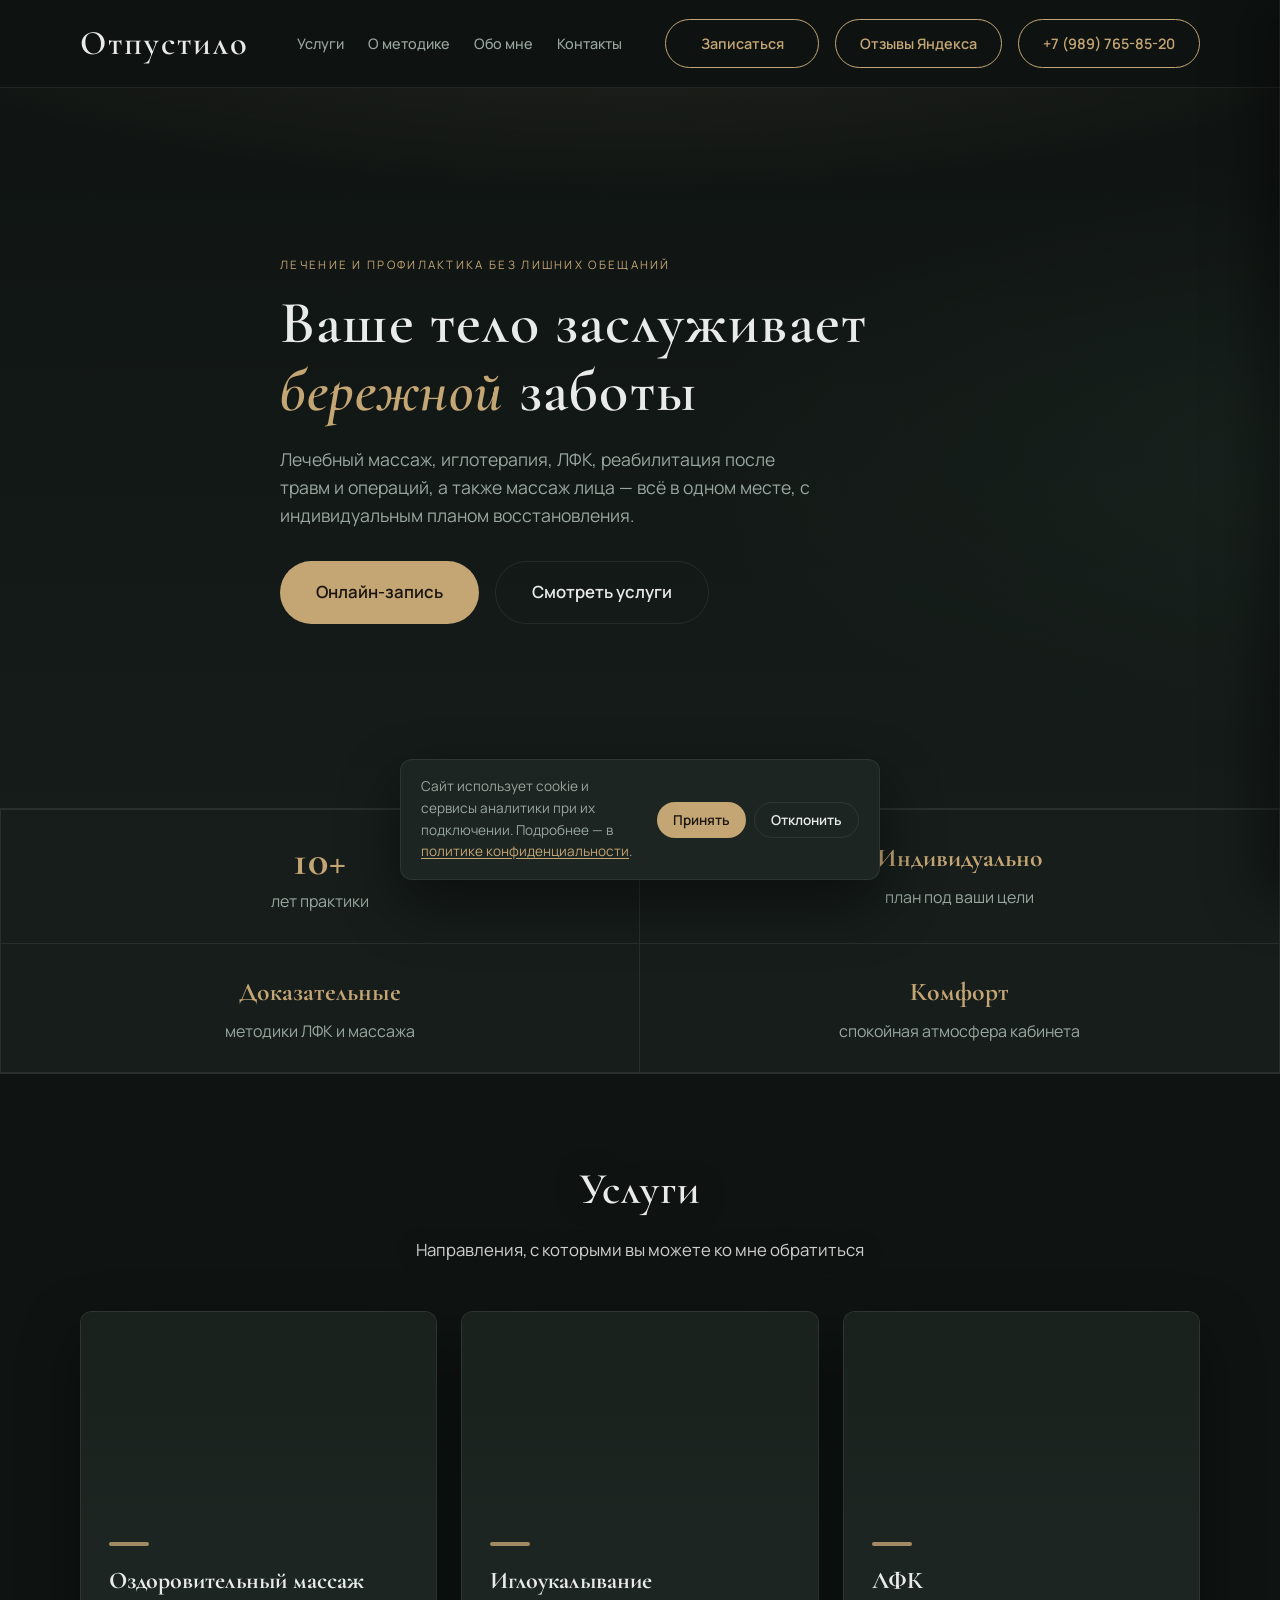
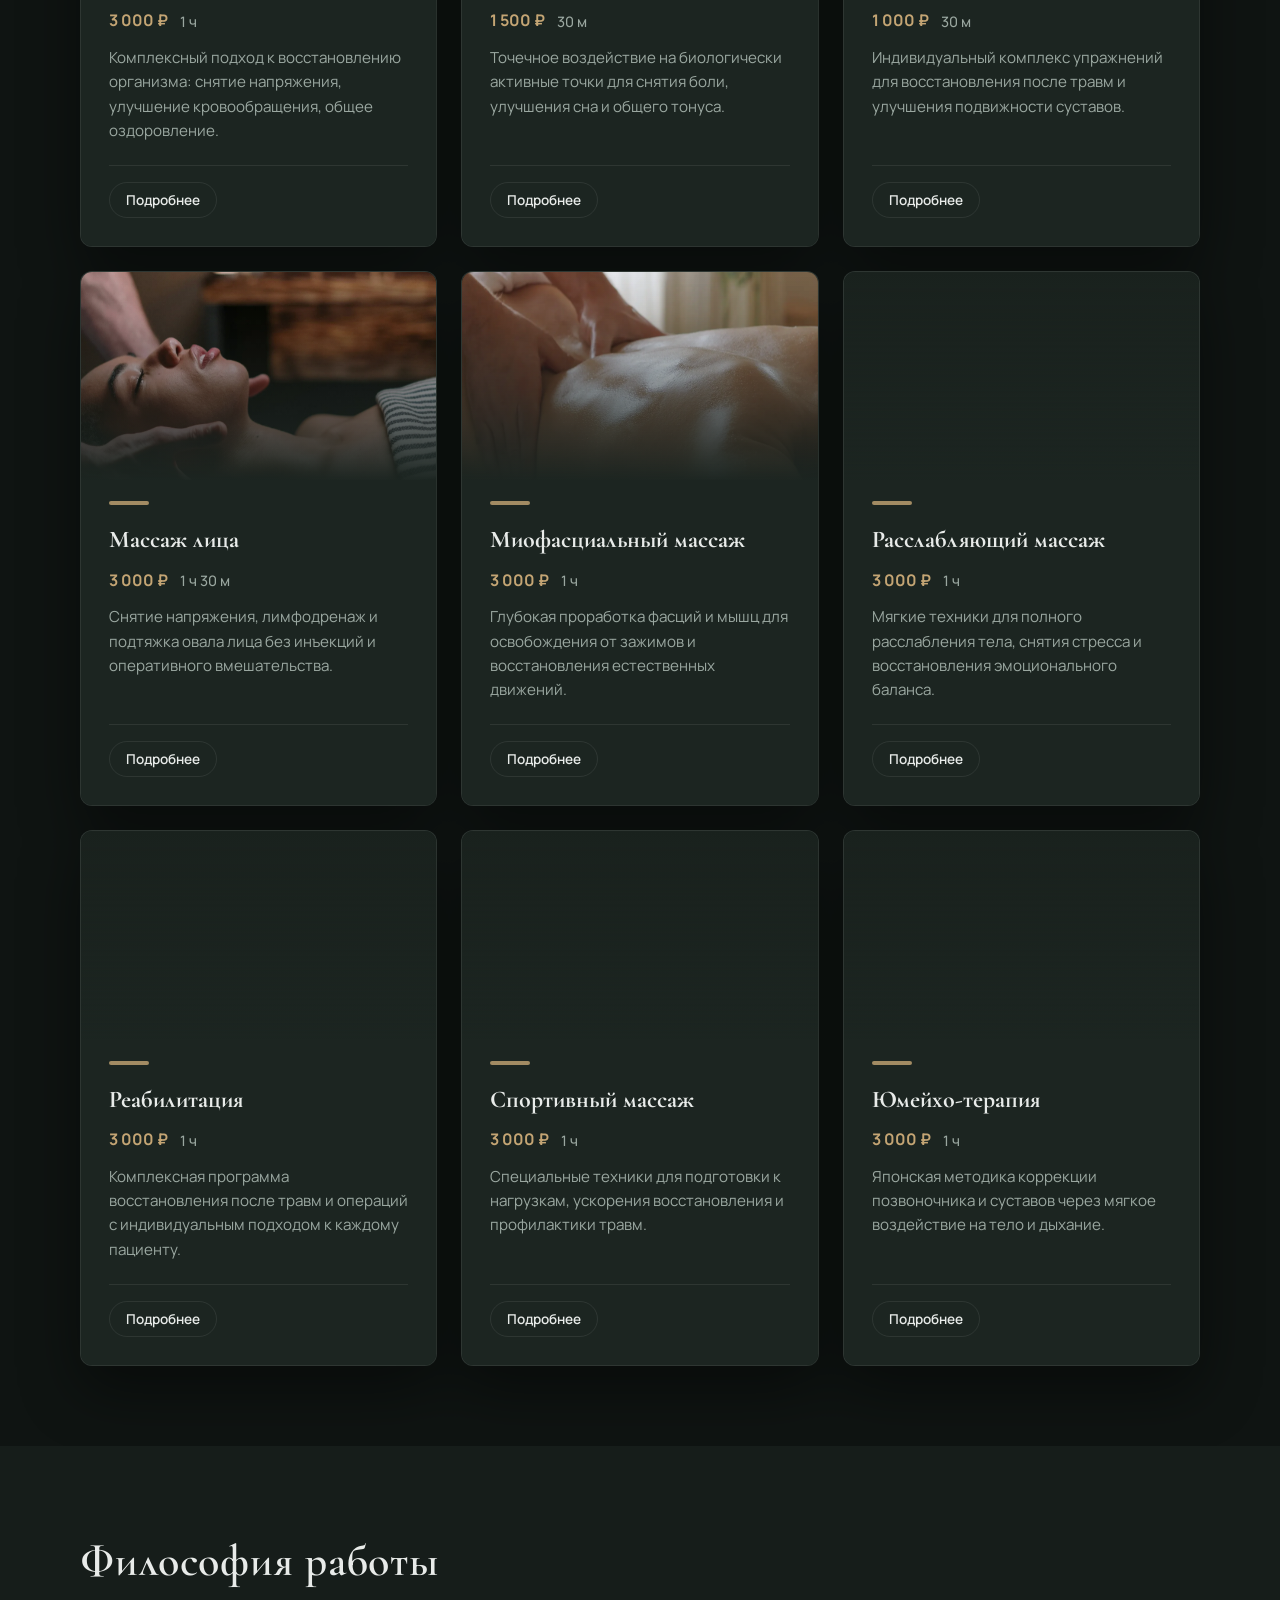
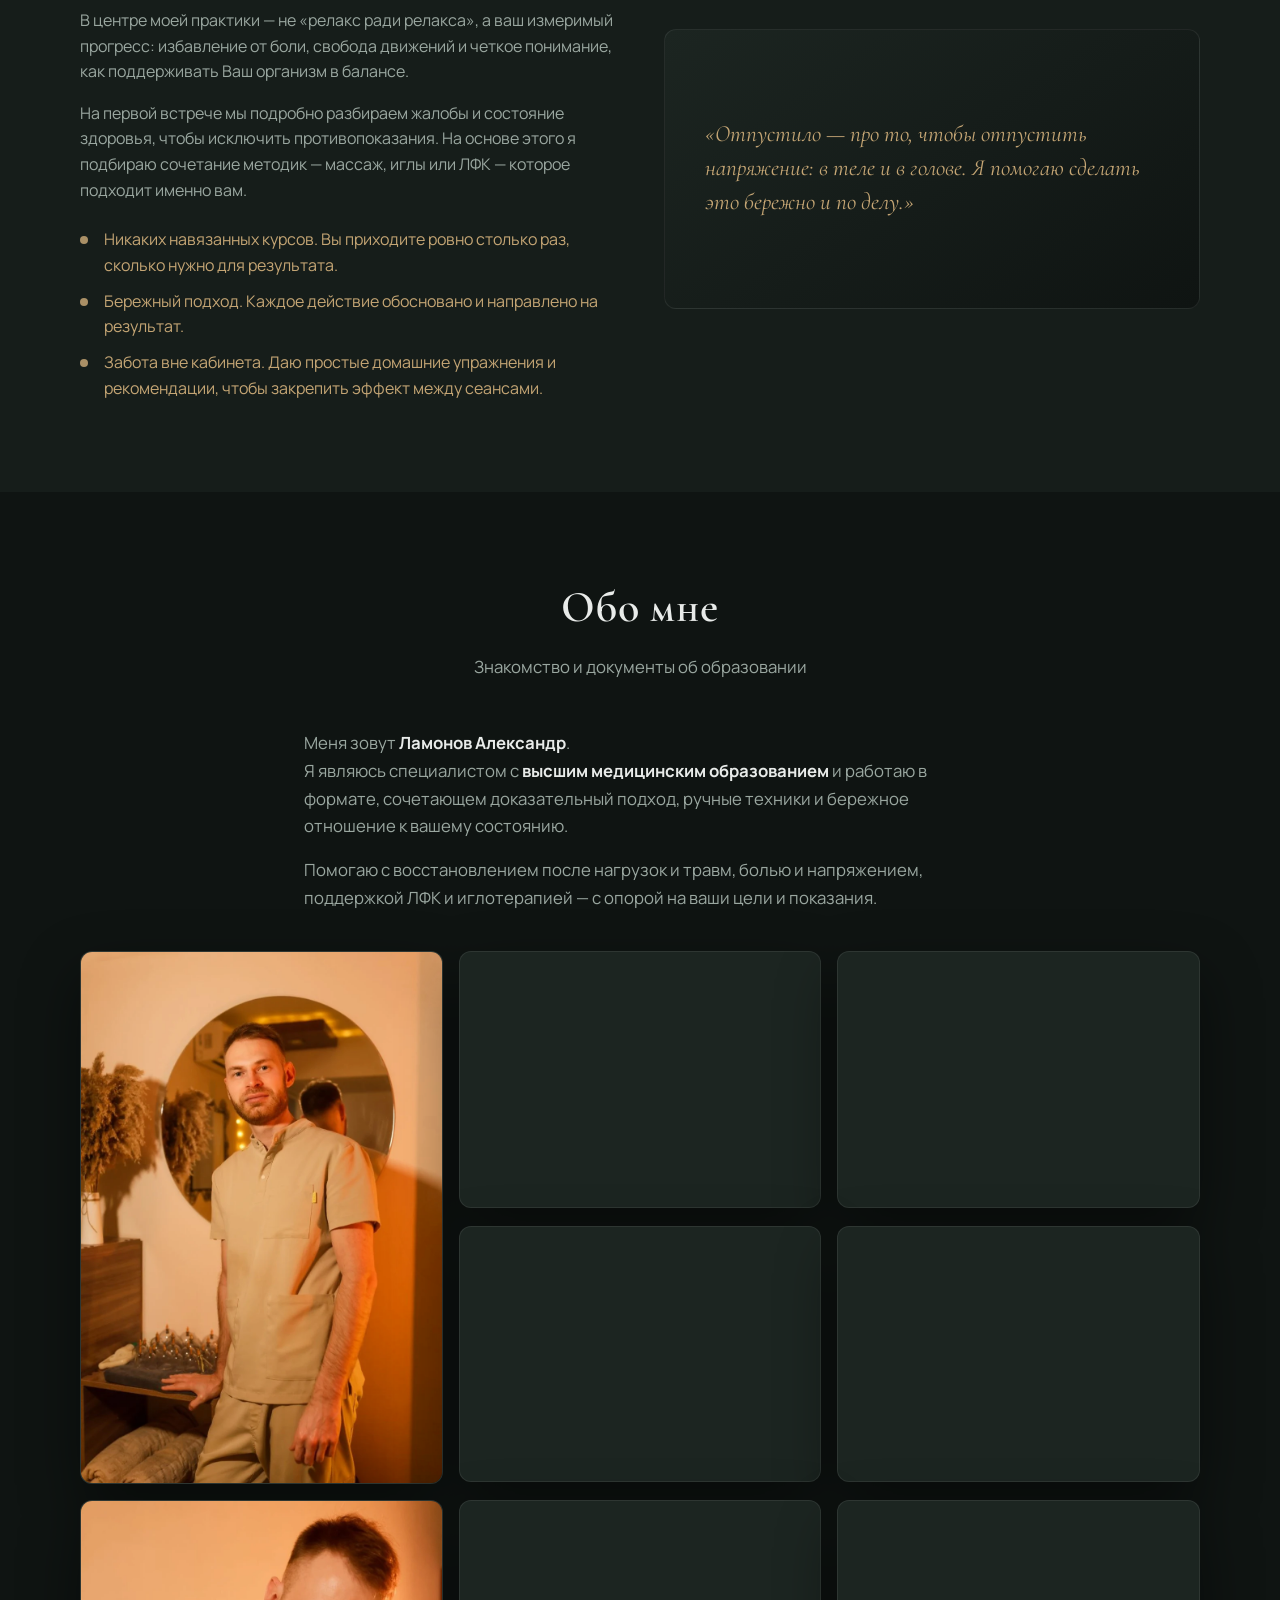
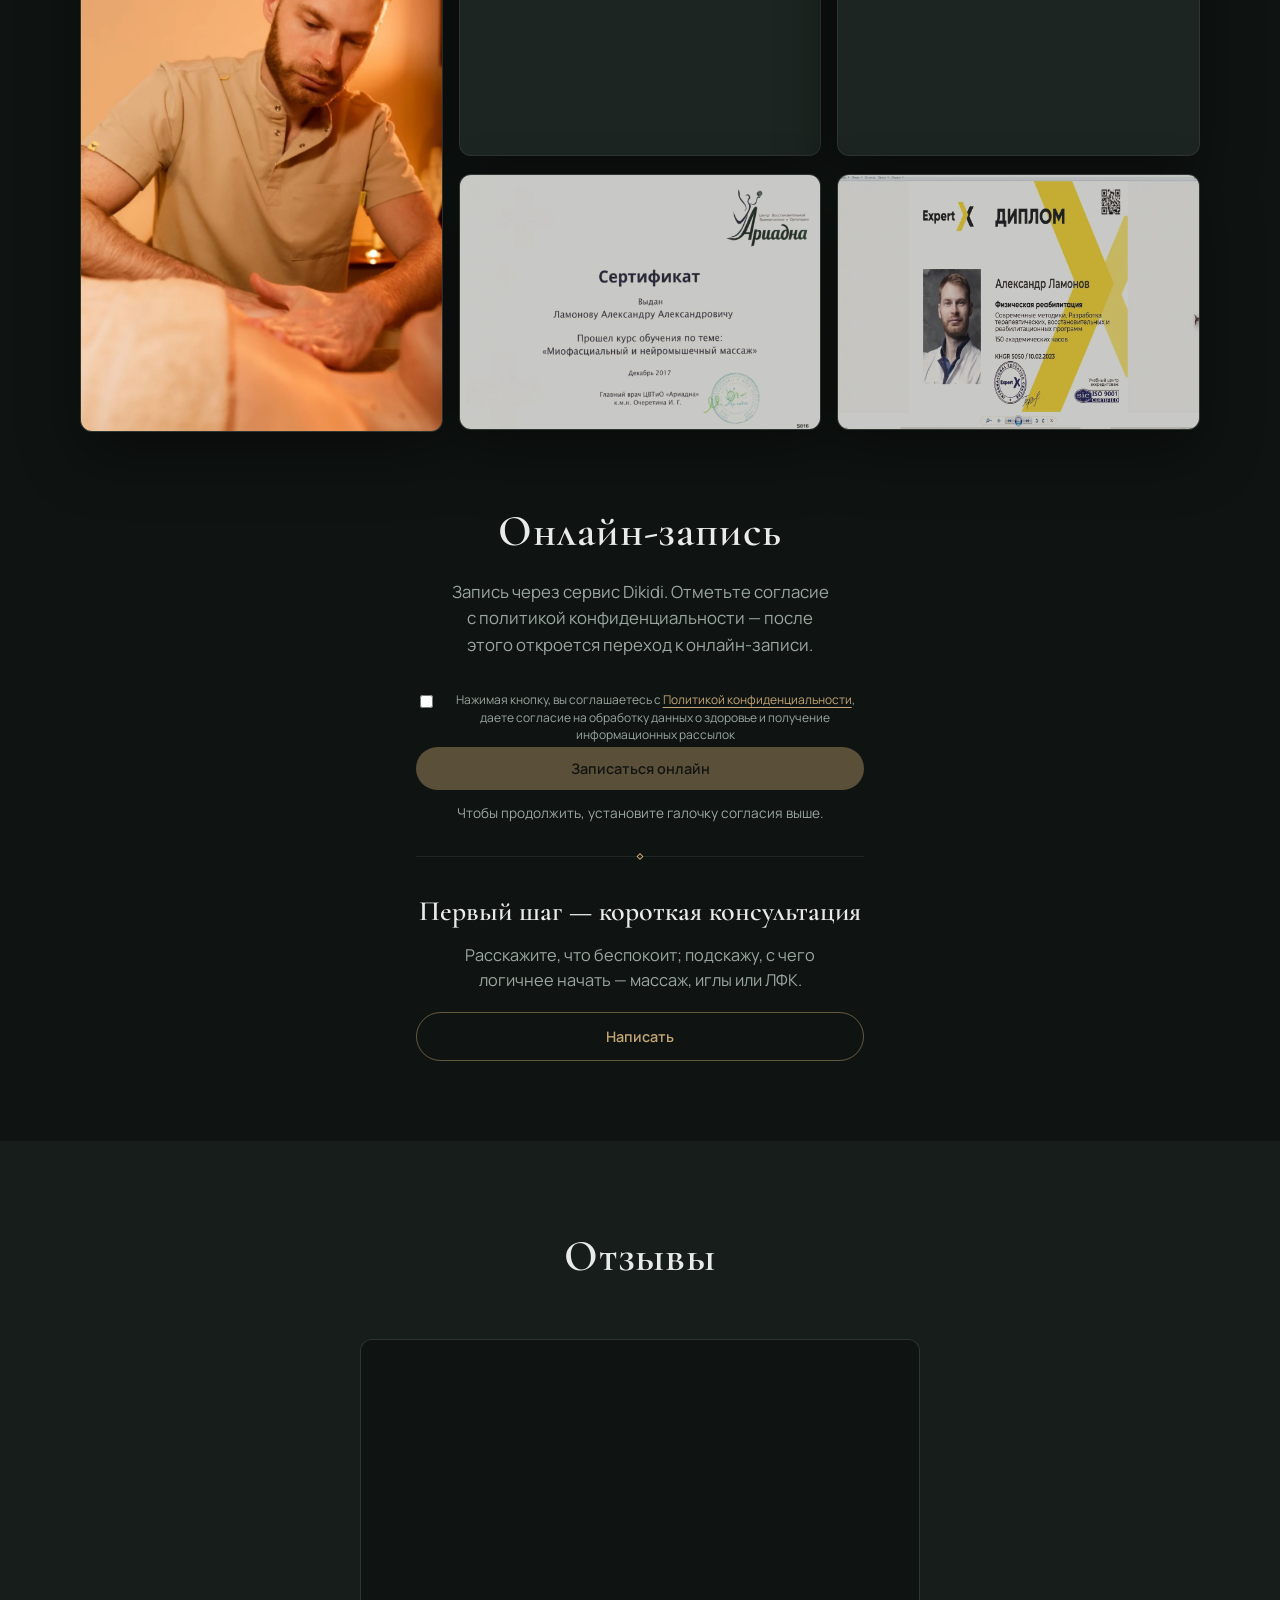
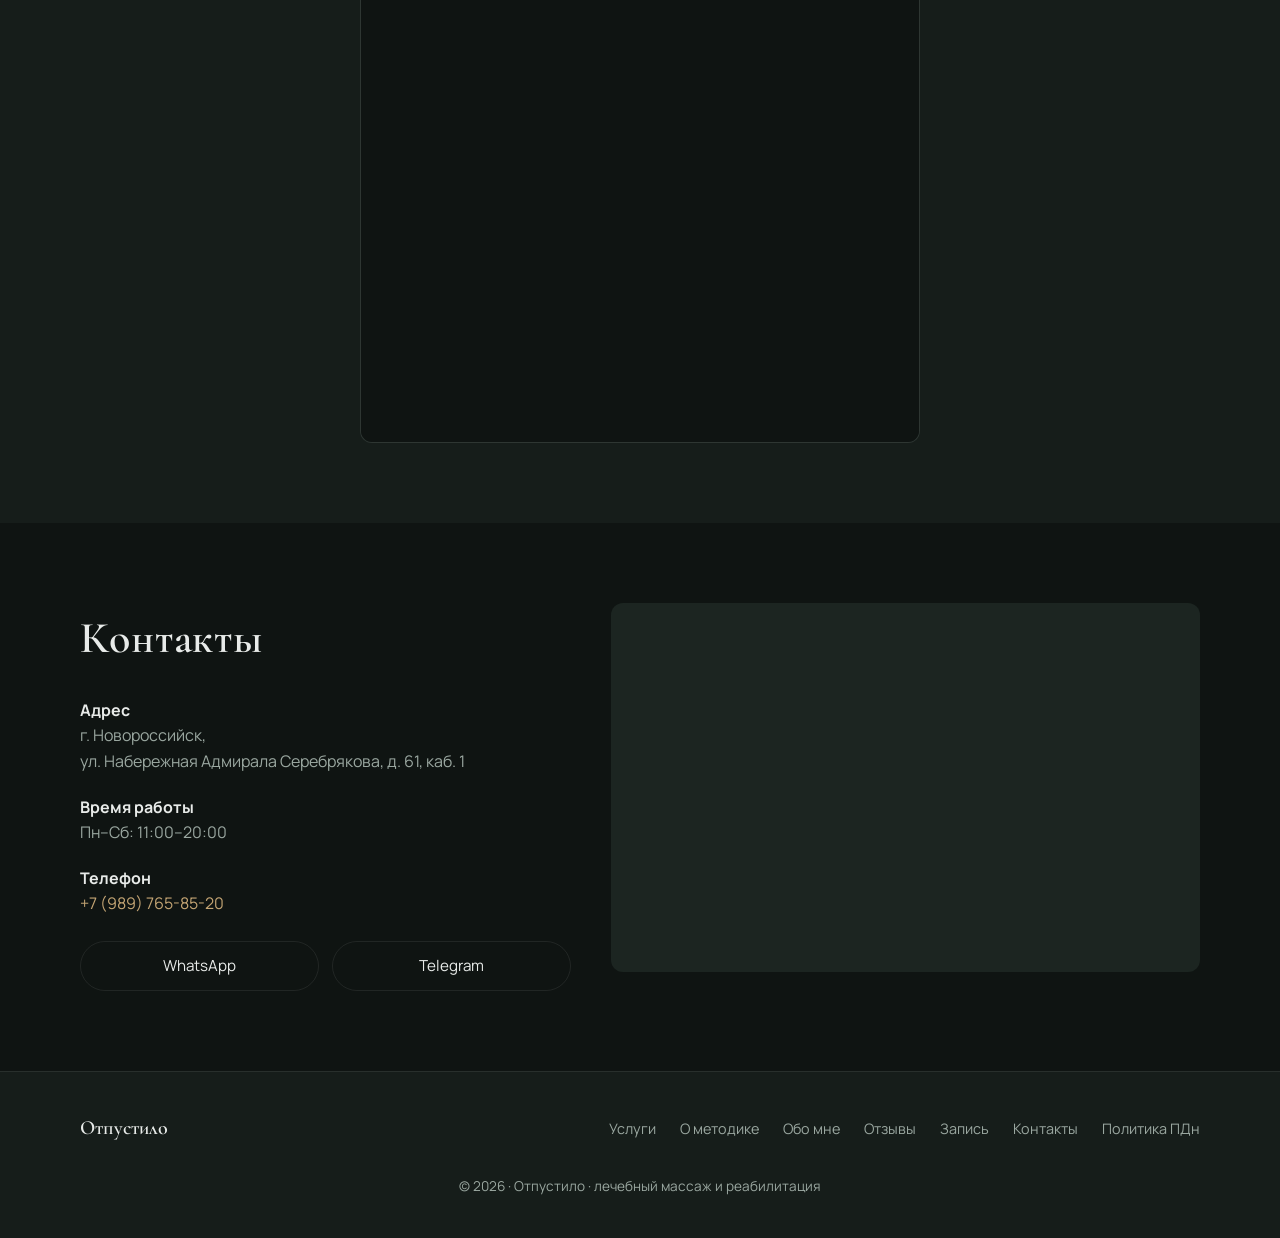
==== commit a6489905: "remove broken max messenger link" ====
--- a/index.html
+++ b/index.html
@@ -456,7 +456,6 @@
           <div class="contacts__social">
             <a class="social" href="https://wa.me/79897658520" rel="noopener noreferrer" target="_blank">WhatsApp</a>
             <a class="social" href="https://t.me/+79897658520" rel="noopener noreferrer" target="_blank">Telegram</a>
-            <a class="social" href="https://max.messenger/?to=79897658520" rel="noopener noreferrer" target="_blank">Макс</a>
           </div>
         </div>
         <div class="contacts__map">
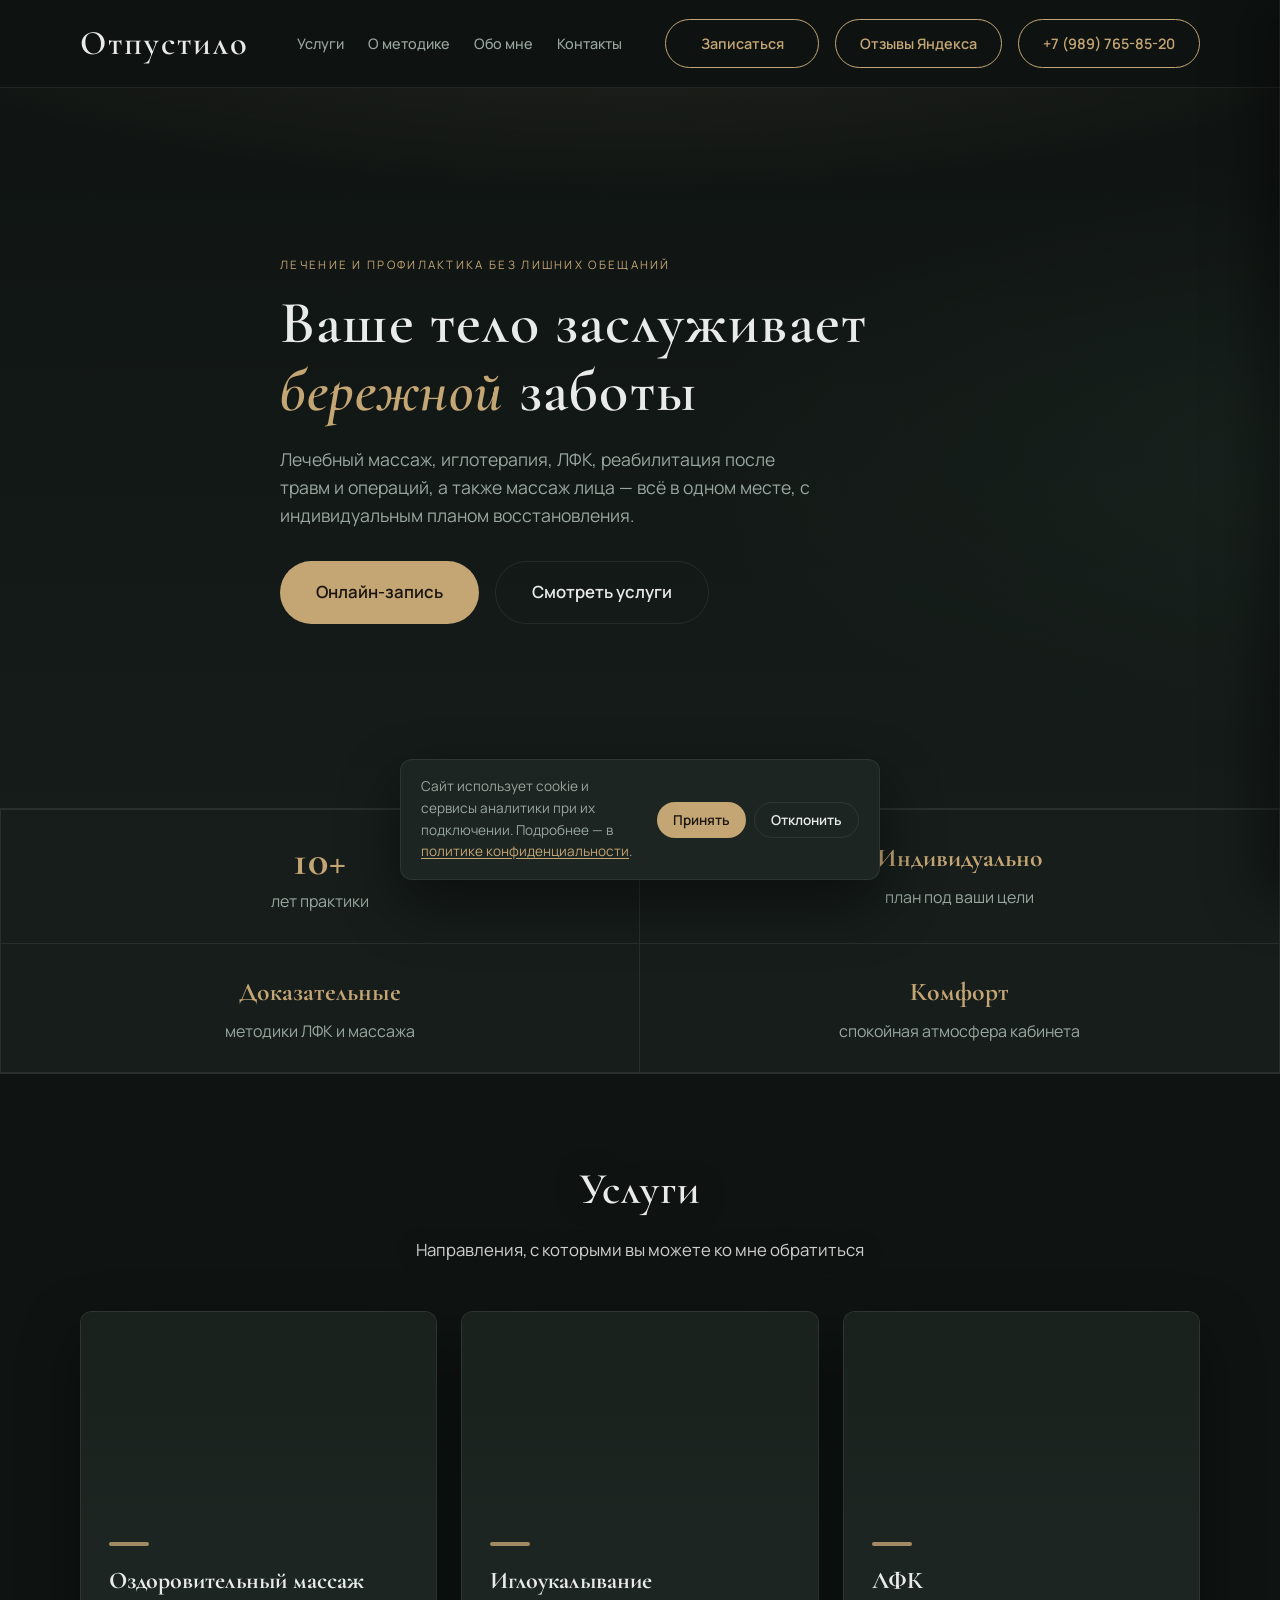
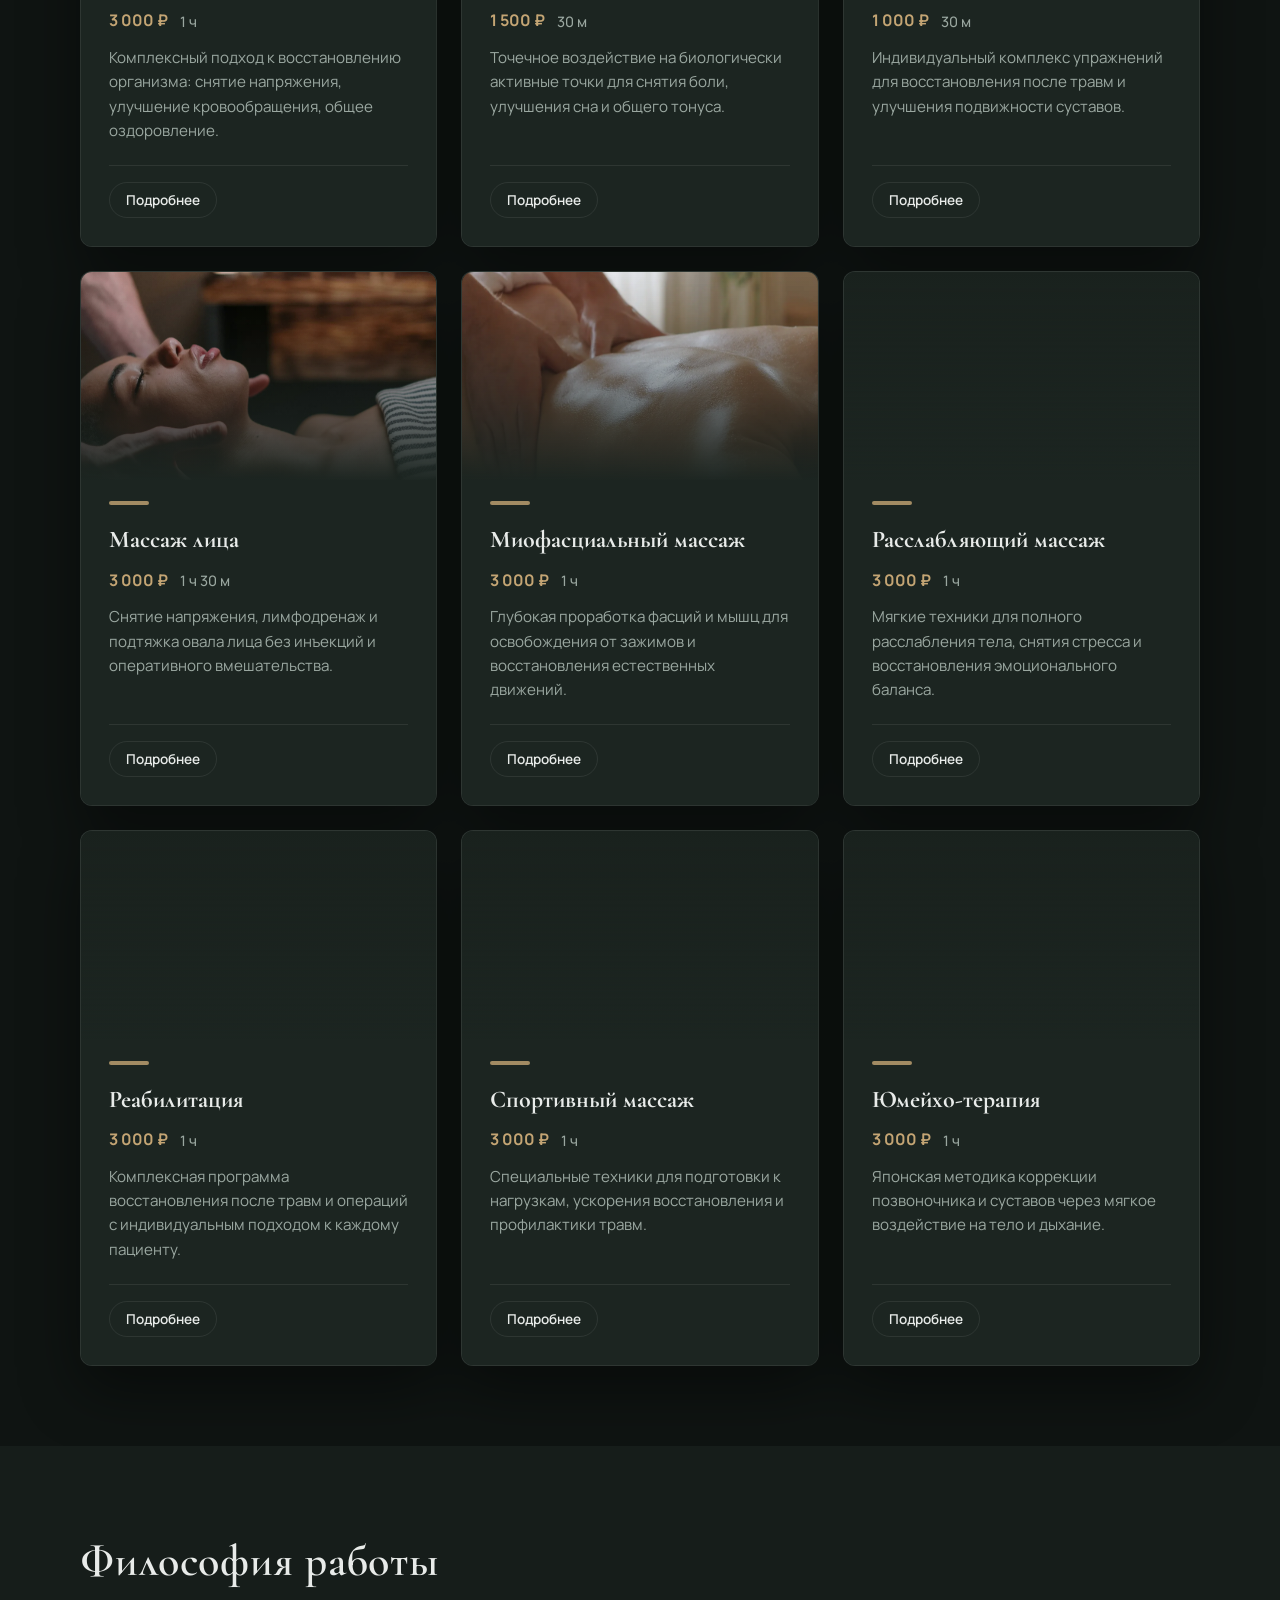
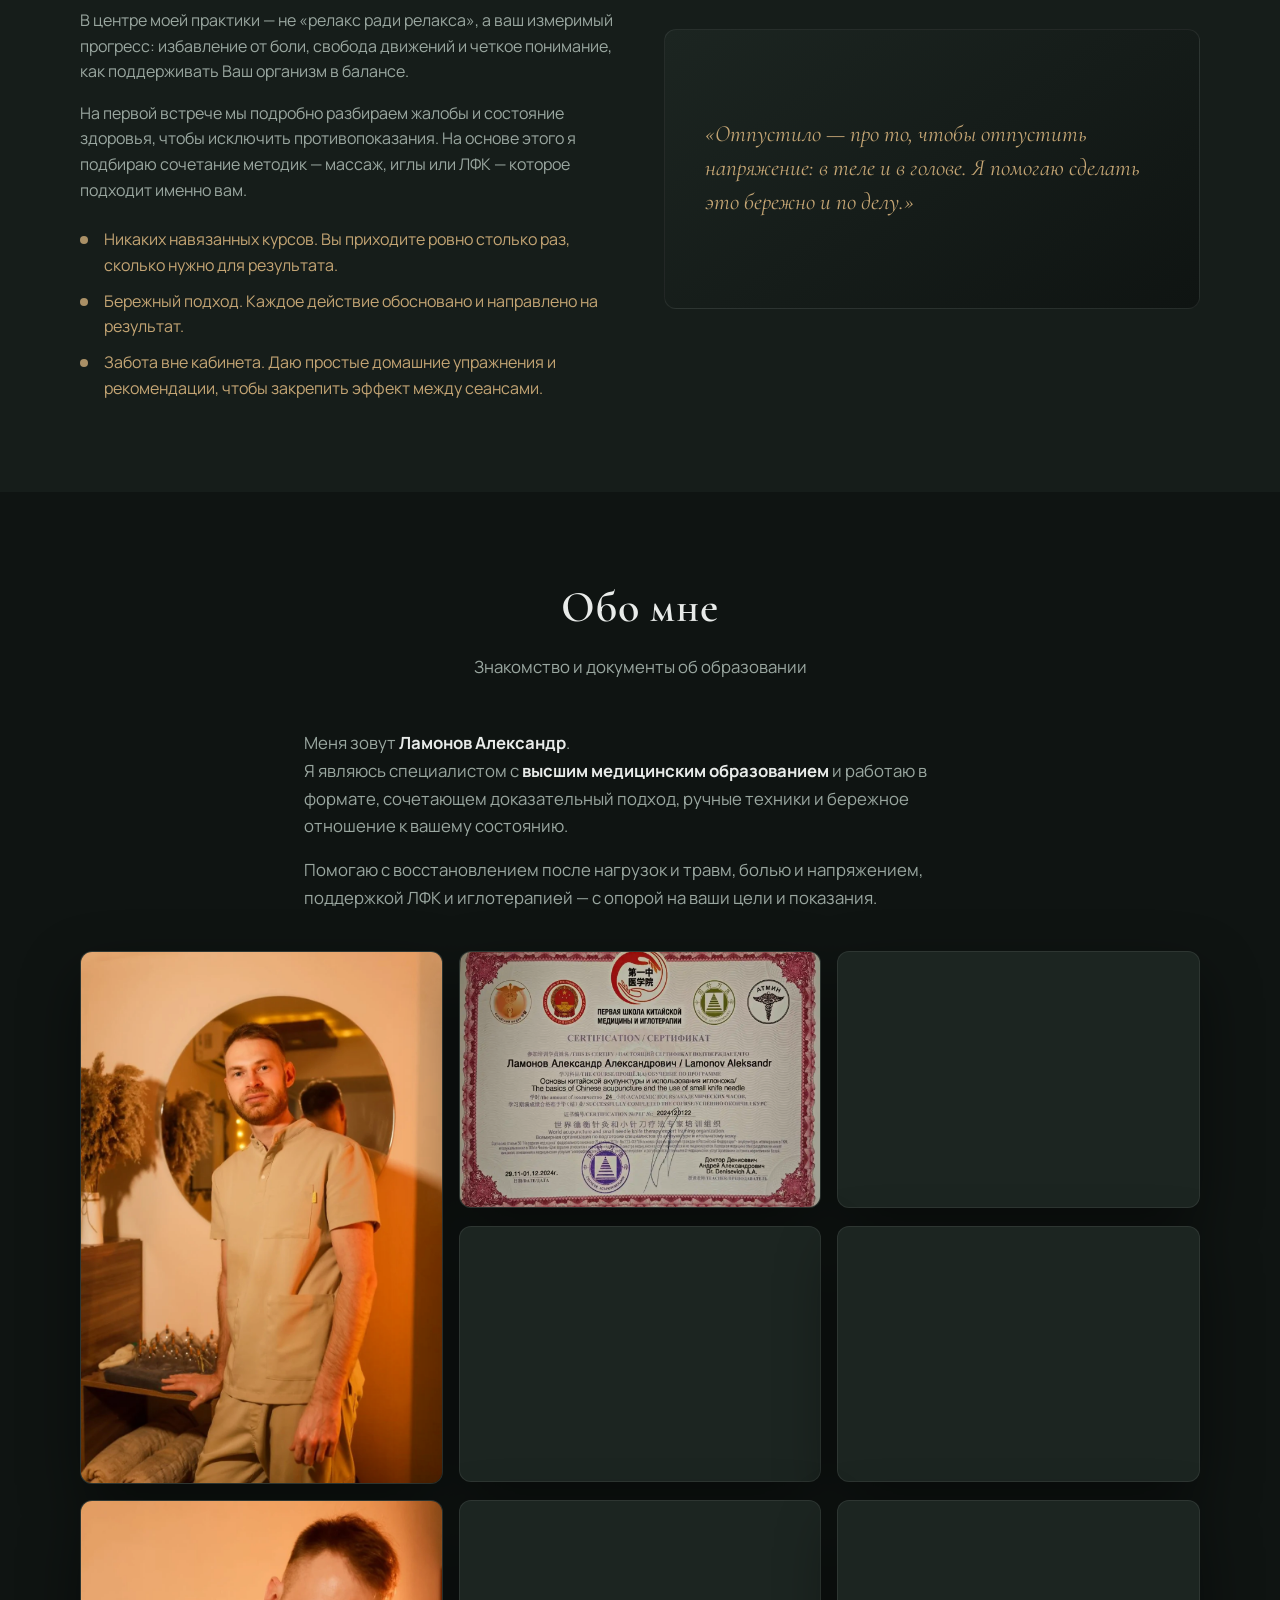
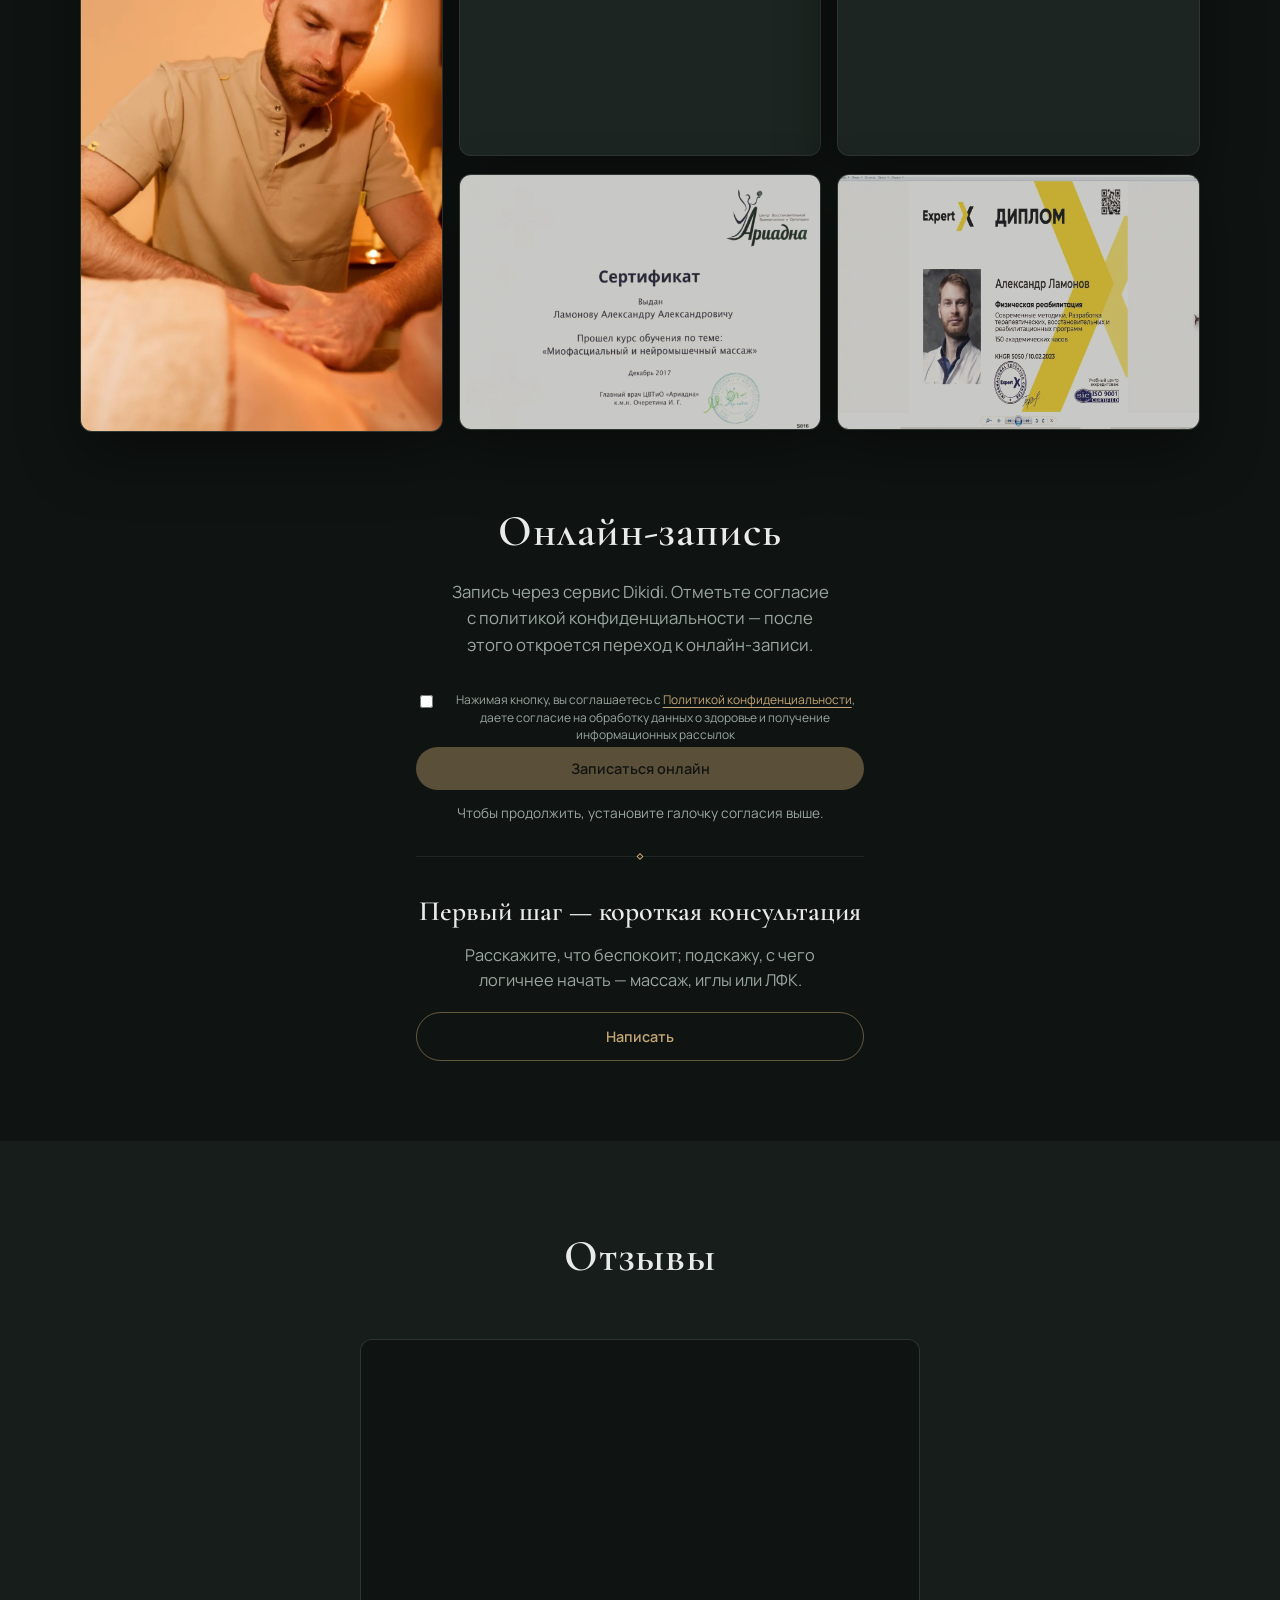
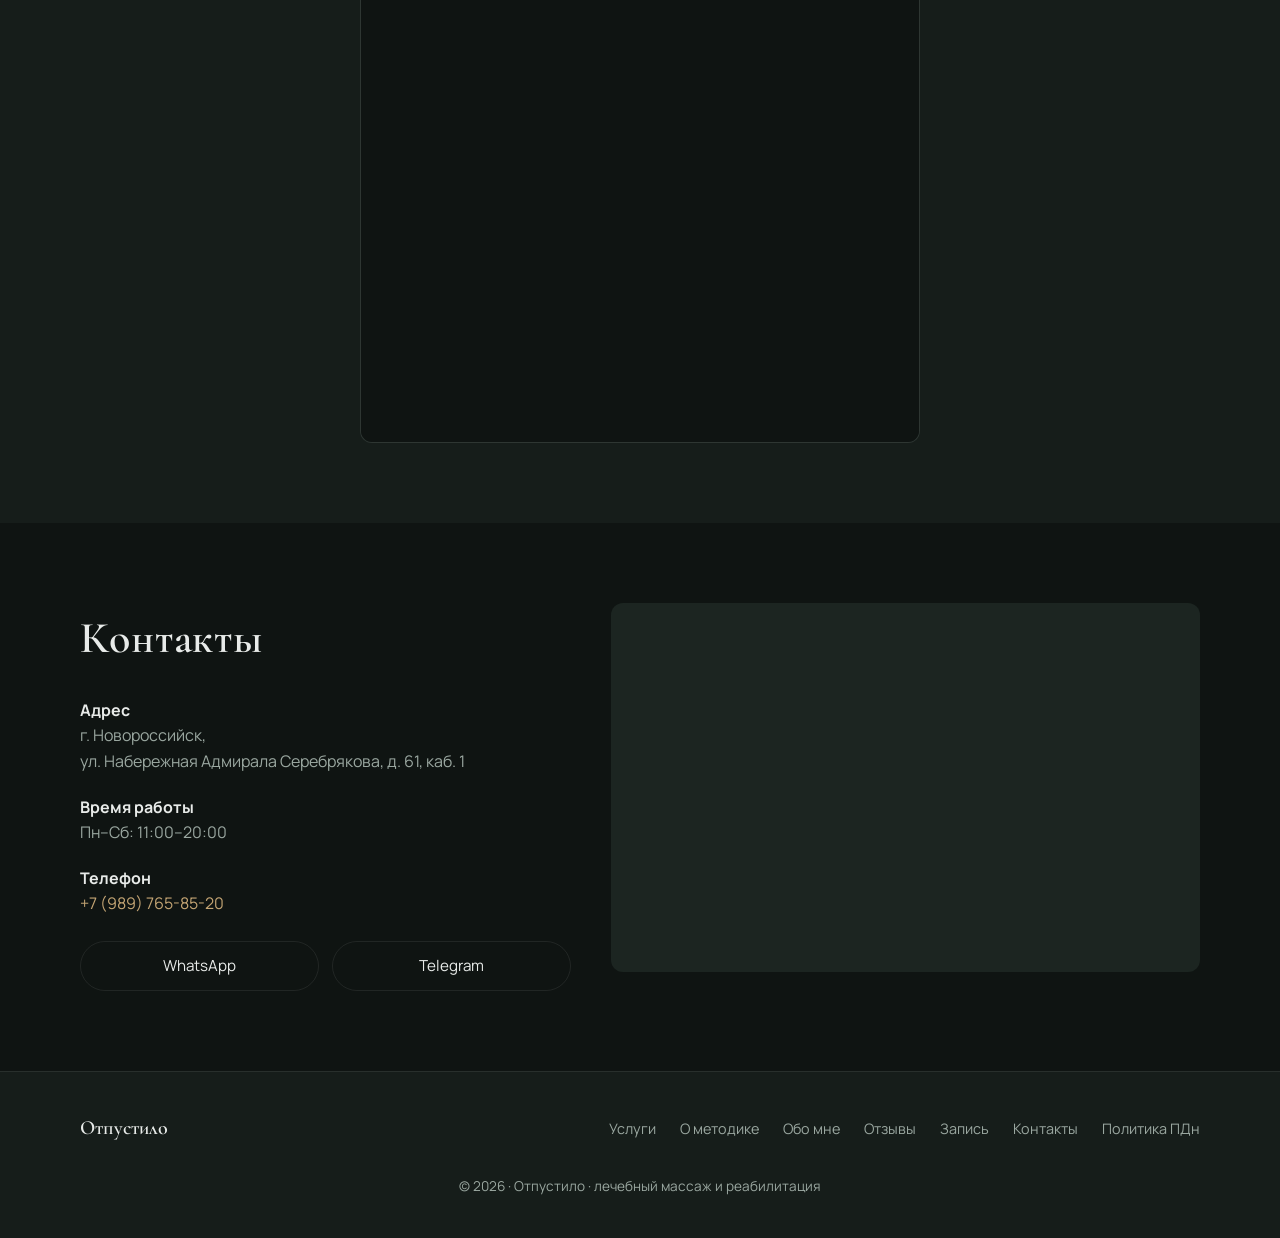
==== commit 9ca544fe: "update telegram link to personal username" ====
--- a/index.html
+++ b/index.html
@@ -455,7 +455,7 @@
           </ul>
           <div class="contacts__social">
             <a class="social" href="https://wa.me/79897658520" rel="noopener noreferrer" target="_blank">WhatsApp</a>
-            <a class="social" href="https://t.me/+79897658520" rel="noopener noreferrer" target="_blank">Telegram</a>
+            <a class="social" href="https://t.me/dr_alex_lam" rel="noopener noreferrer" target="_blank">Telegram</a>
           </div>
         </div>
         <div class="contacts__map">
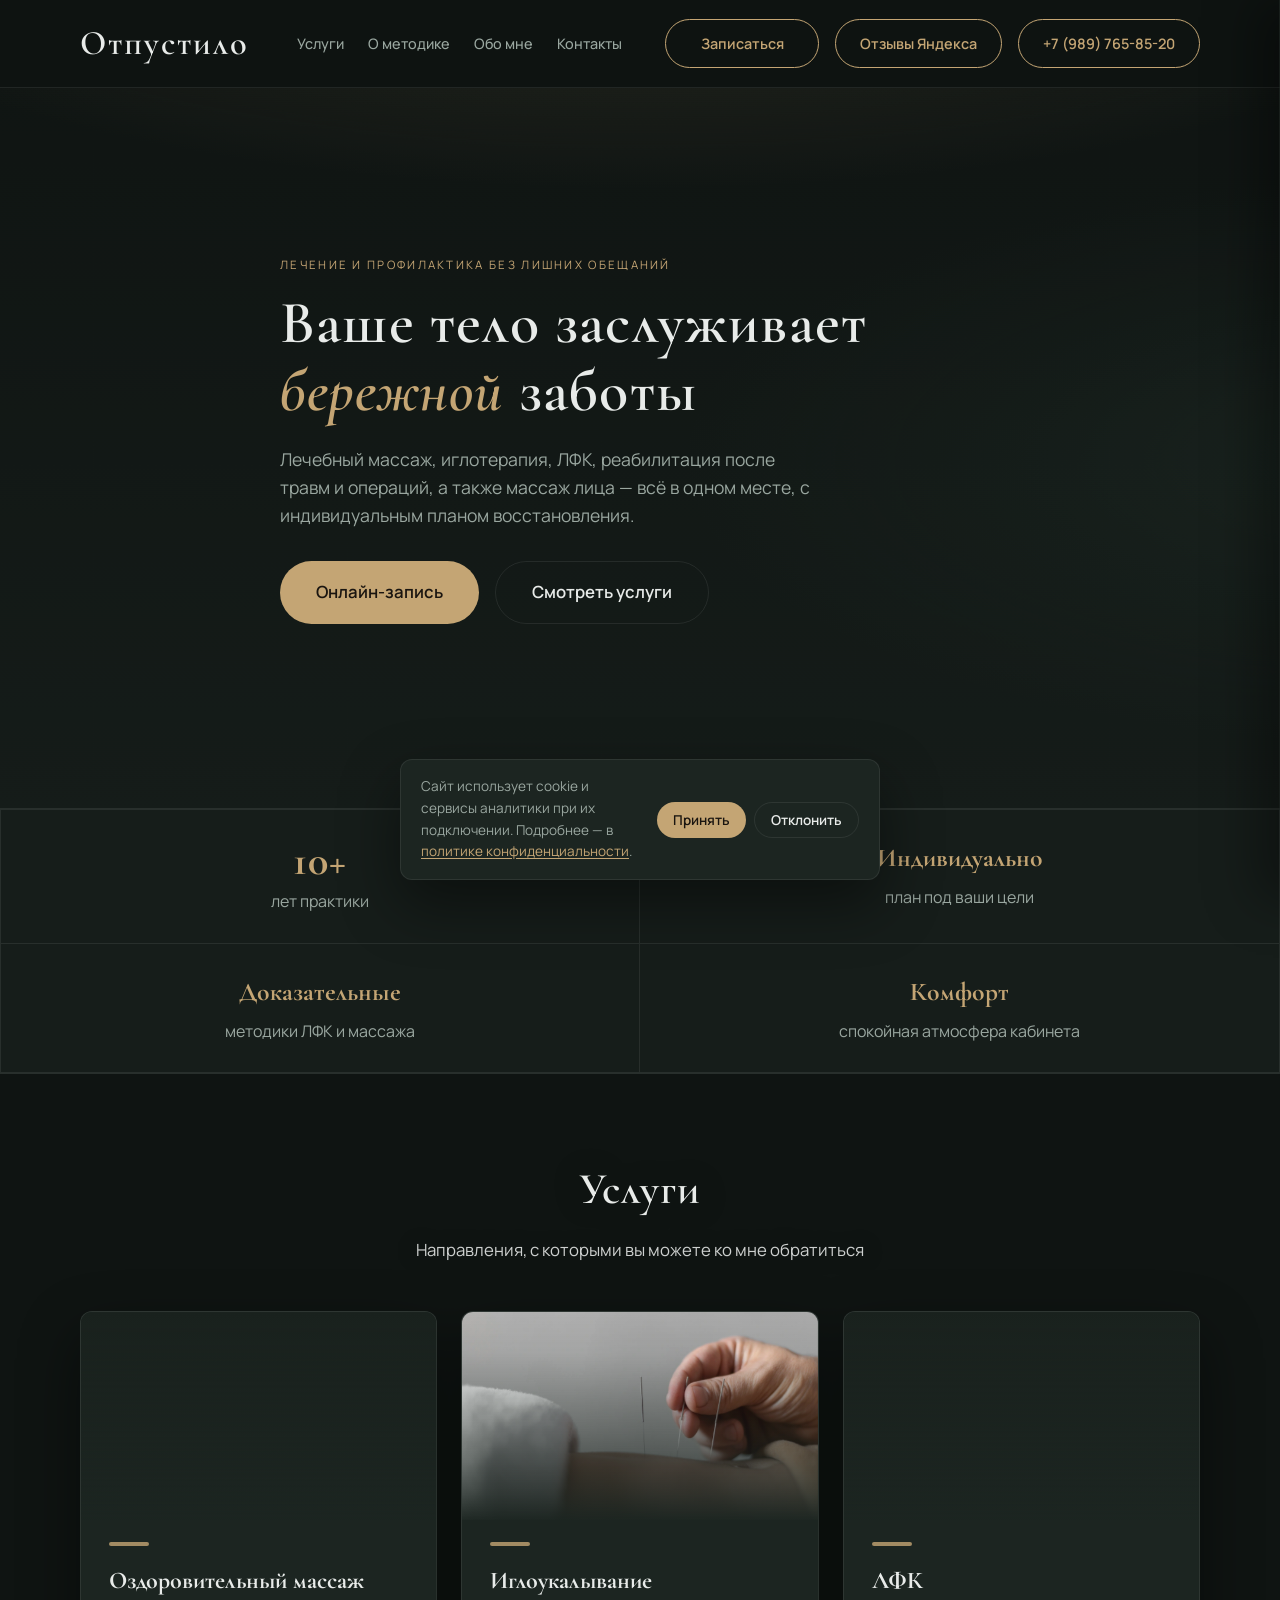
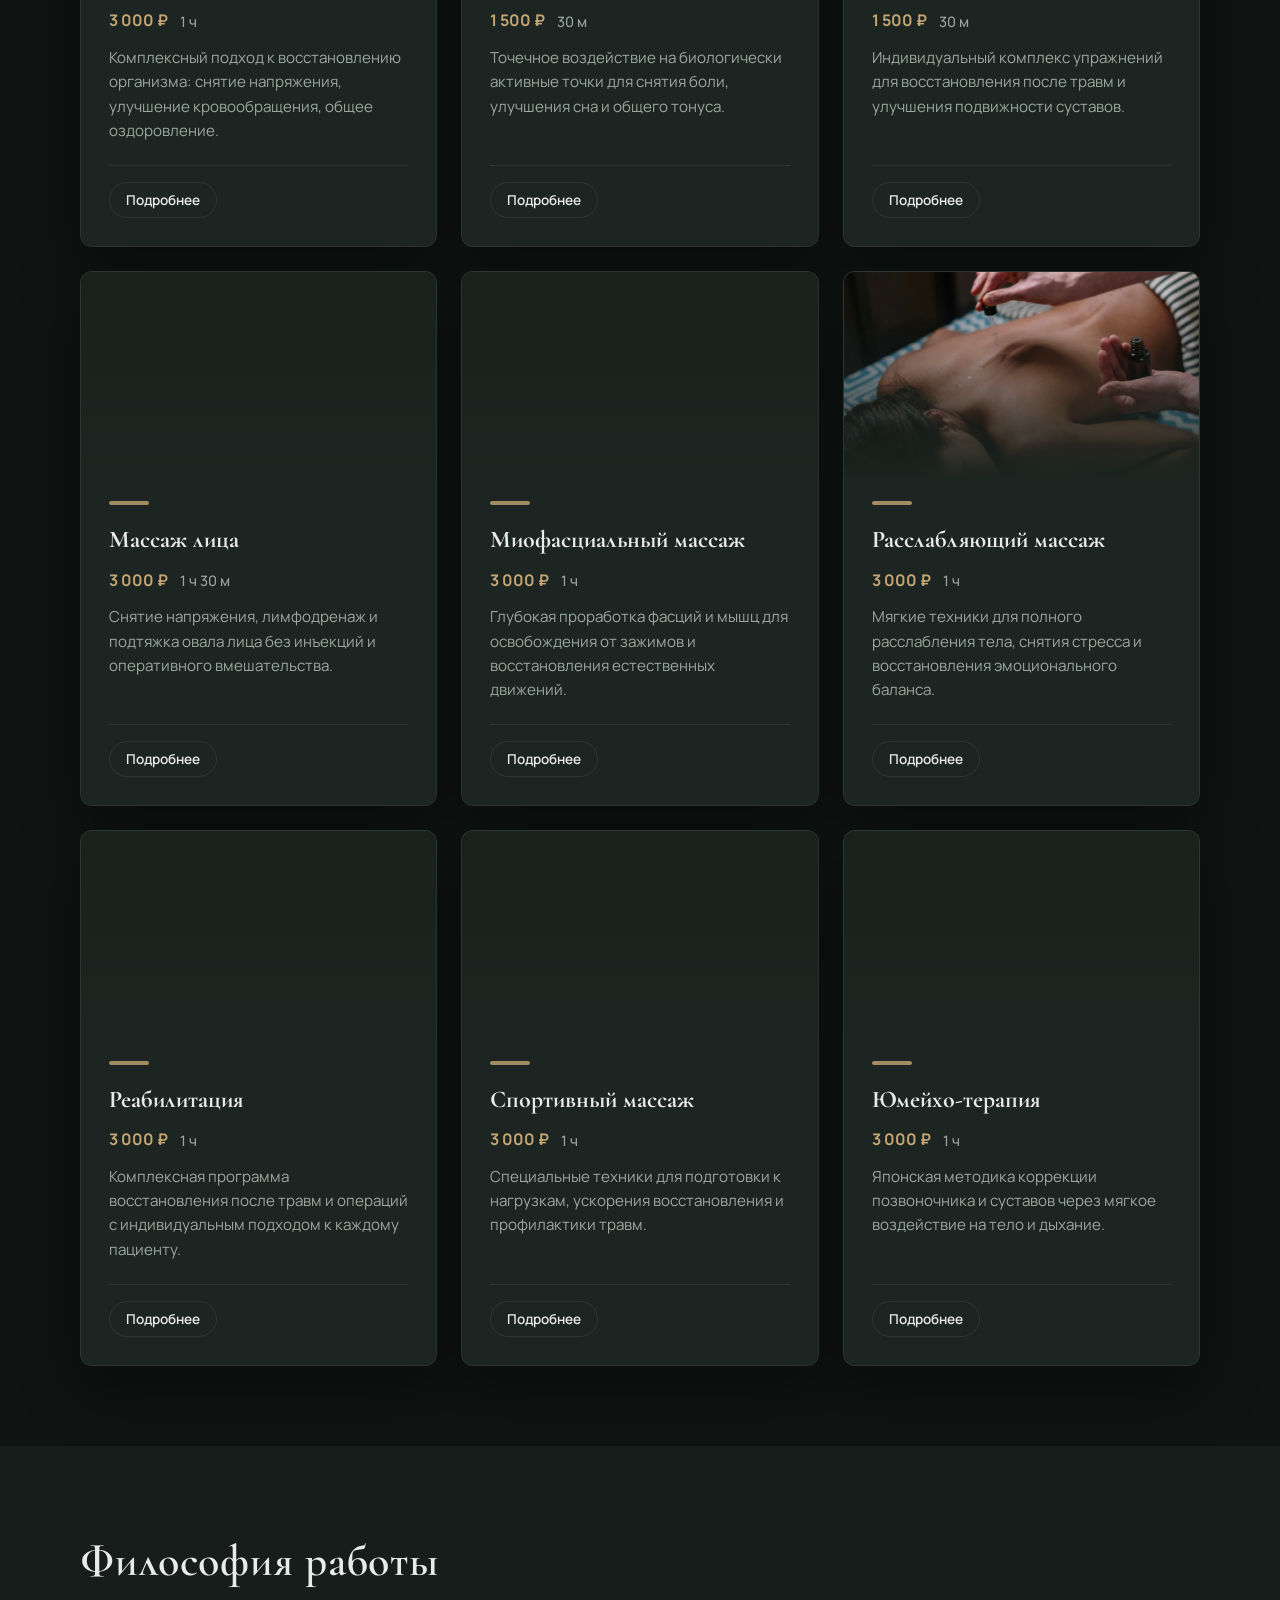
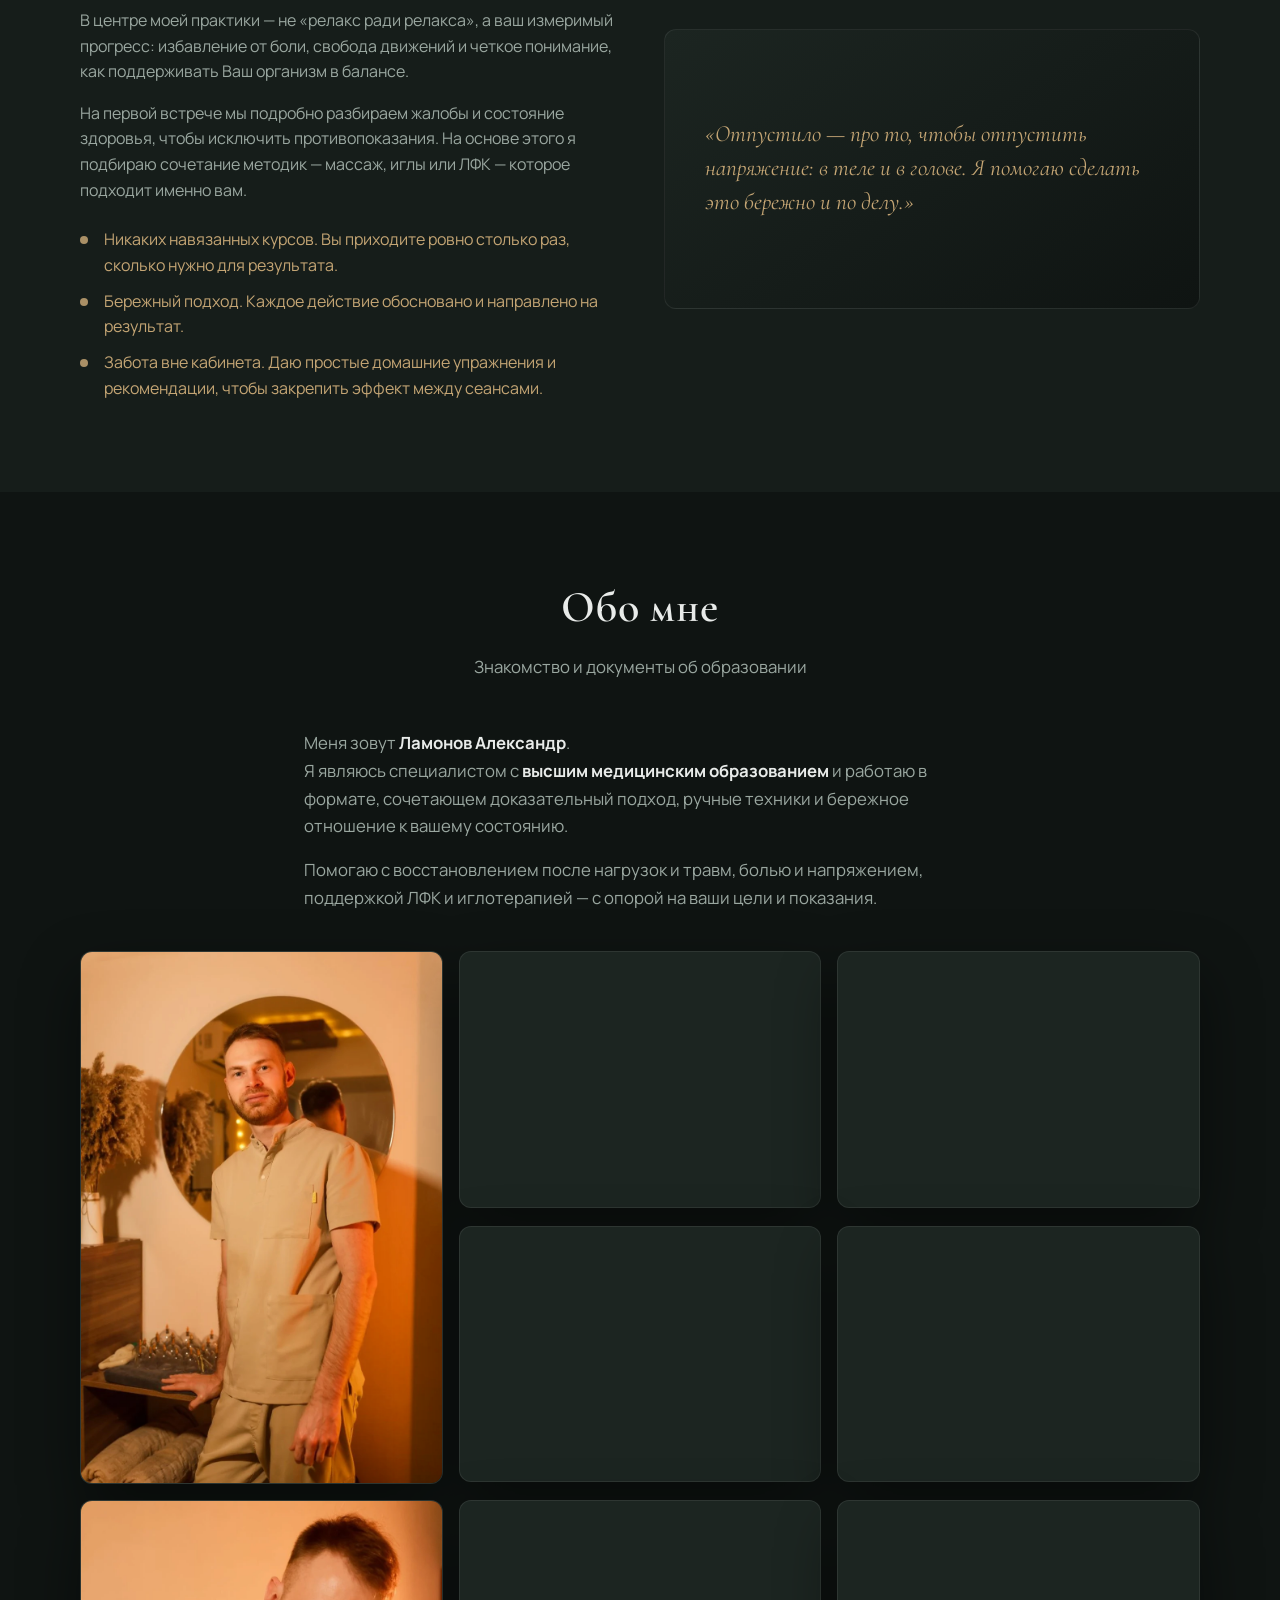
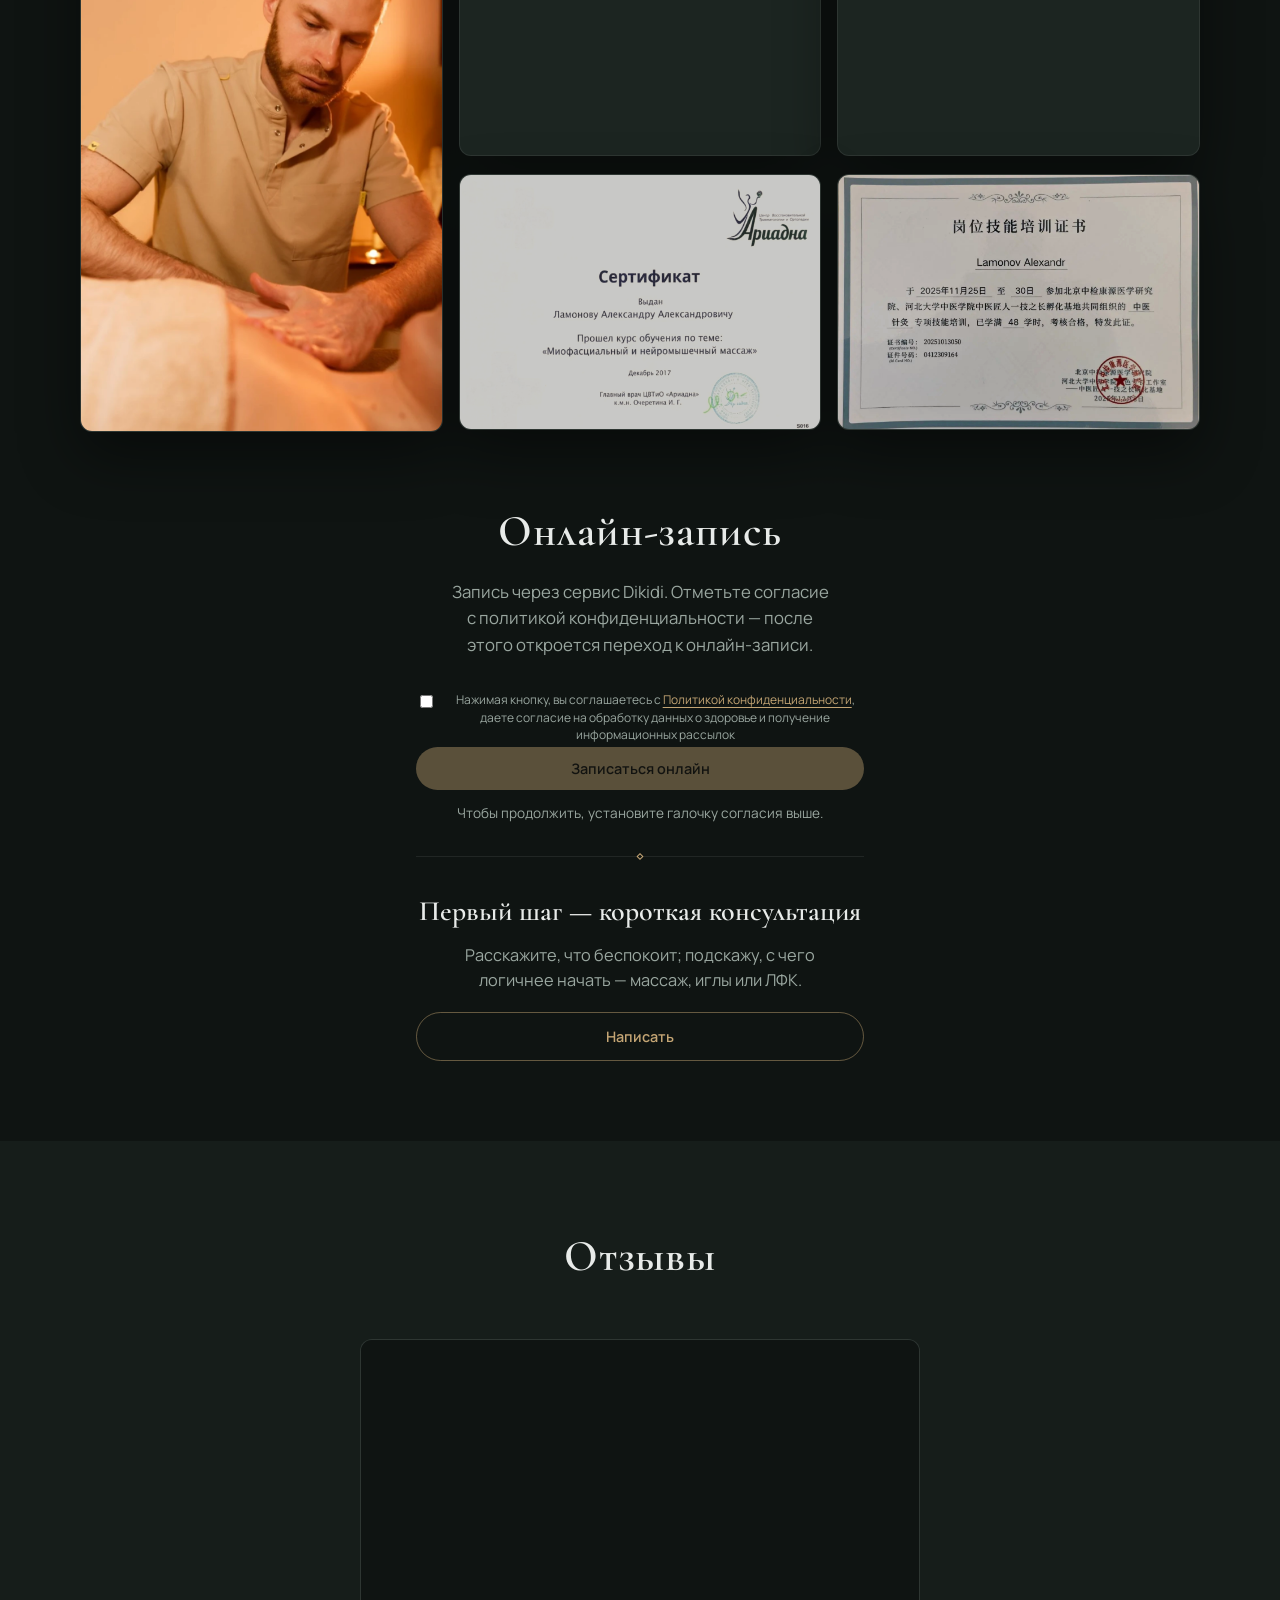
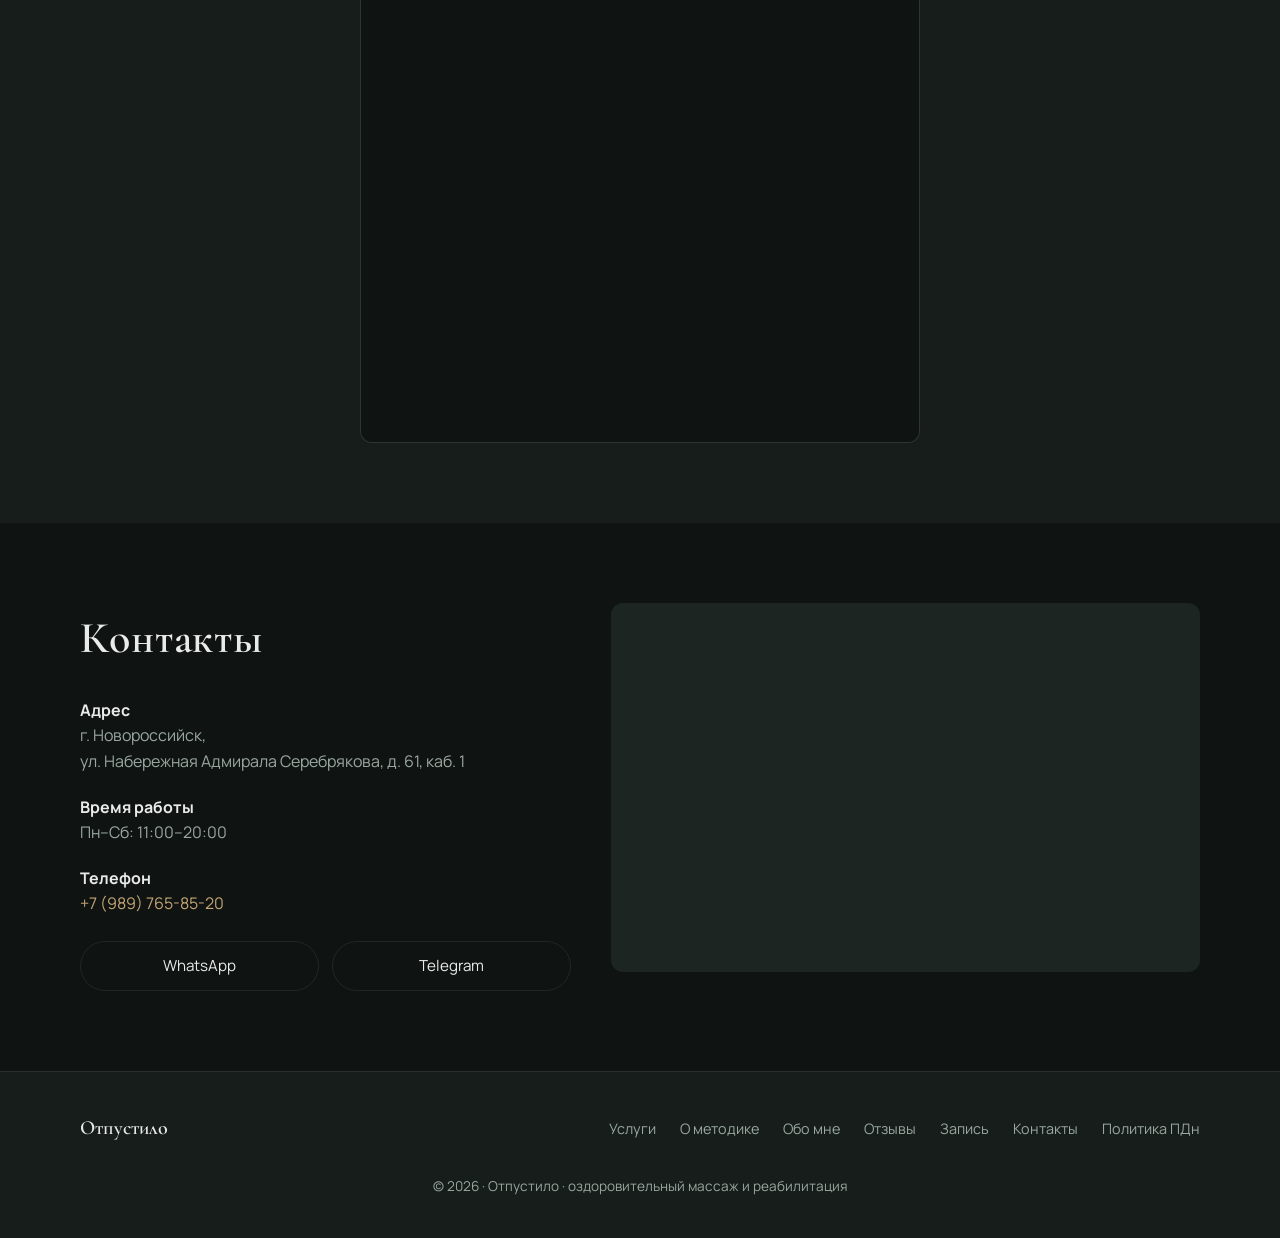
==== commit 460ea428: "Замена 'лечебный' на 'оздоровительный' и обновление цены ЛФК до 1500₽" ====
--- a/index.html
+++ b/index.html
@@ -3,8 +3,8 @@
 <head>
   <meta charset="UTF-8" />
   <meta name="viewport" content="width=device-width, initial-scale=1.0" />
-  <meta name="description" content="Отпустило — лечебный массаж, иглотерапия, ЛФК, реабилитация и массаж лица. Индивидуальный подход." />
-  <title>Отпустило — лечебный массаж, иглотерапия, ЛФК, реабилитация</title>
+  <meta name="description" content="Отпустило — оздоровительный массаж, иглотерапия, ЛФК, реабилитация и массаж лица. Индивидуальный подход." />
+  <title>Отпустило — оздоровительный массаж, иглотерапия, ЛФК, реабилитация</title>
   <link rel="preconnect" href="https://fonts.googleapis.com" />
   <link rel="preconnect" href="https://fonts.gstatic.com" crossorigin />
   <link href="https://fonts.googleapis.com/css2?family=Cormorant+Garamond:ital,wght@0,400;0,600;0,700;1,400&family=Manrope:wght@300;400;500;600;700&display=swap" rel="stylesheet" />
@@ -149,7 +149,7 @@
               <div class="card__icon" aria-hidden="true"></div>
               <h3 class="card__title">ЛФК</h3>
               <div class="card__meta">
-                <span class="card__price">1 000 ₽</span>
+                <span class="card__price">1 500 ₽</span>
                 <span class="card__duration">30 м</span>
               </div>
               <p class="card__text">
@@ -507,7 +507,7 @@
         <a href="#contacts" class="desktop-only">Контакты</a>
         <a href="privacy.html">Политика ПДн</a>
       </nav>
-      <p class="footer__copy">© <span id="year"></span> · Отпустило · лечебный массаж и реабилитация</p>
+      <p class="footer__copy">© <span id="year"></span> · Отпустило · оздоровительный массаж и реабилитация</p>
     </div>
   </footer>
 
--- a/styles.css
+++ b/styles.css
@@ -632,6 +632,12 @@
   padding: 5rem 0;
 }
 
+@media (max-width: 992px) {
+  .section {
+    padding: 12rem 0;
+  }
+}
+
 section#about-me.section {
   padding-bottom: 2rem;
 }
@@ -1576,6 +1582,11 @@
   filter: sepia(5%) contrast(0.98) brightness(0.98);
 }
 
+/* 8-й диплом: делаем еще светлее по просьбе пользователя */
+.about-me__diplomas li:nth-child(8) .diploma-frame img {
+  filter: sepia(0%) contrast(1.02) brightness(1.05);
+}
+
 button.diploma-frame.diploma-frame--thumb:hover img {
   filter: sepia(0%) contrast(1) brightness(1) saturate(1) !important;
 }
@@ -1827,6 +1838,10 @@
   filter: sepia(5%) contrast(0.98) brightness(0.98);
 }
 
+.diploma-lightbox__slide:nth-child(8) img {
+  filter: sepia(0%) contrast(1.02) brightness(1.05);
+}
+
 .diploma-lightbox__slide.is-active img,
 .diploma-lightbox__slide:hover img {
   filter: sepia(0%) contrast(1) brightness(1) saturate(1) !important;
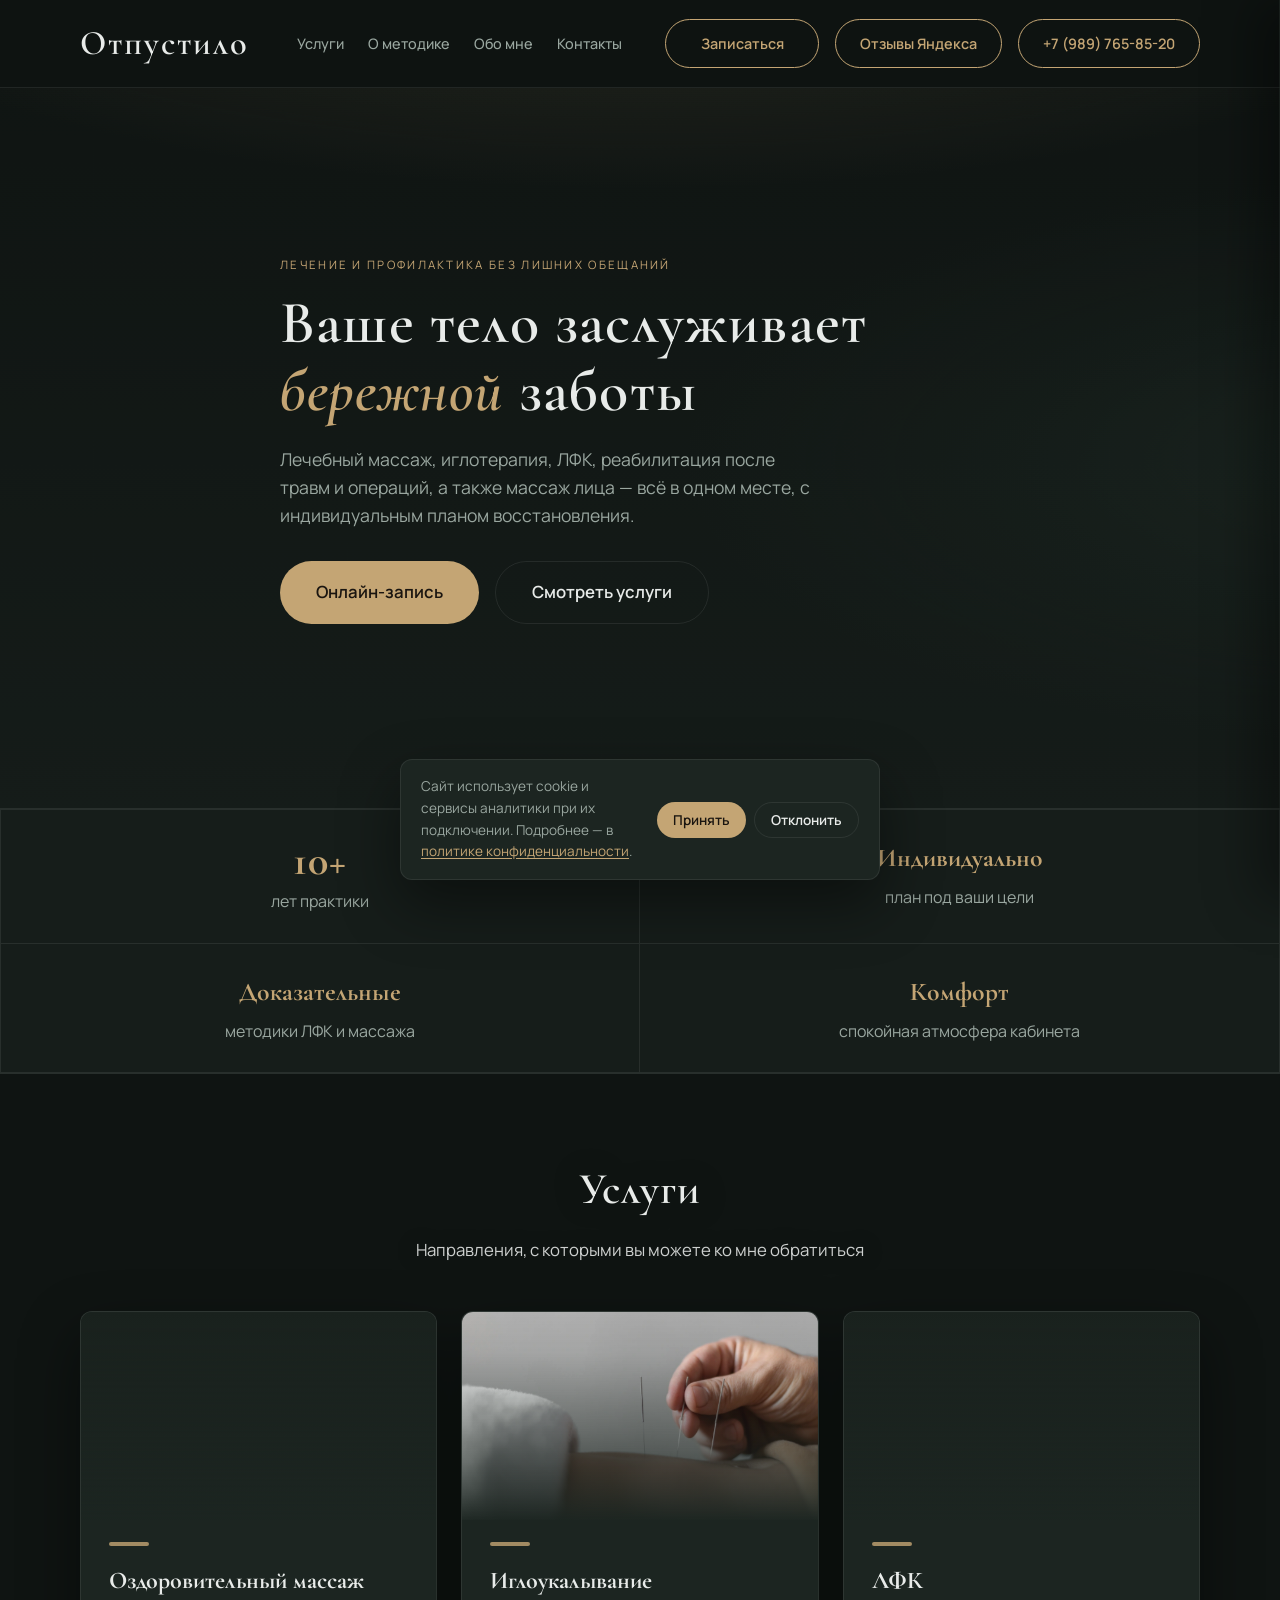
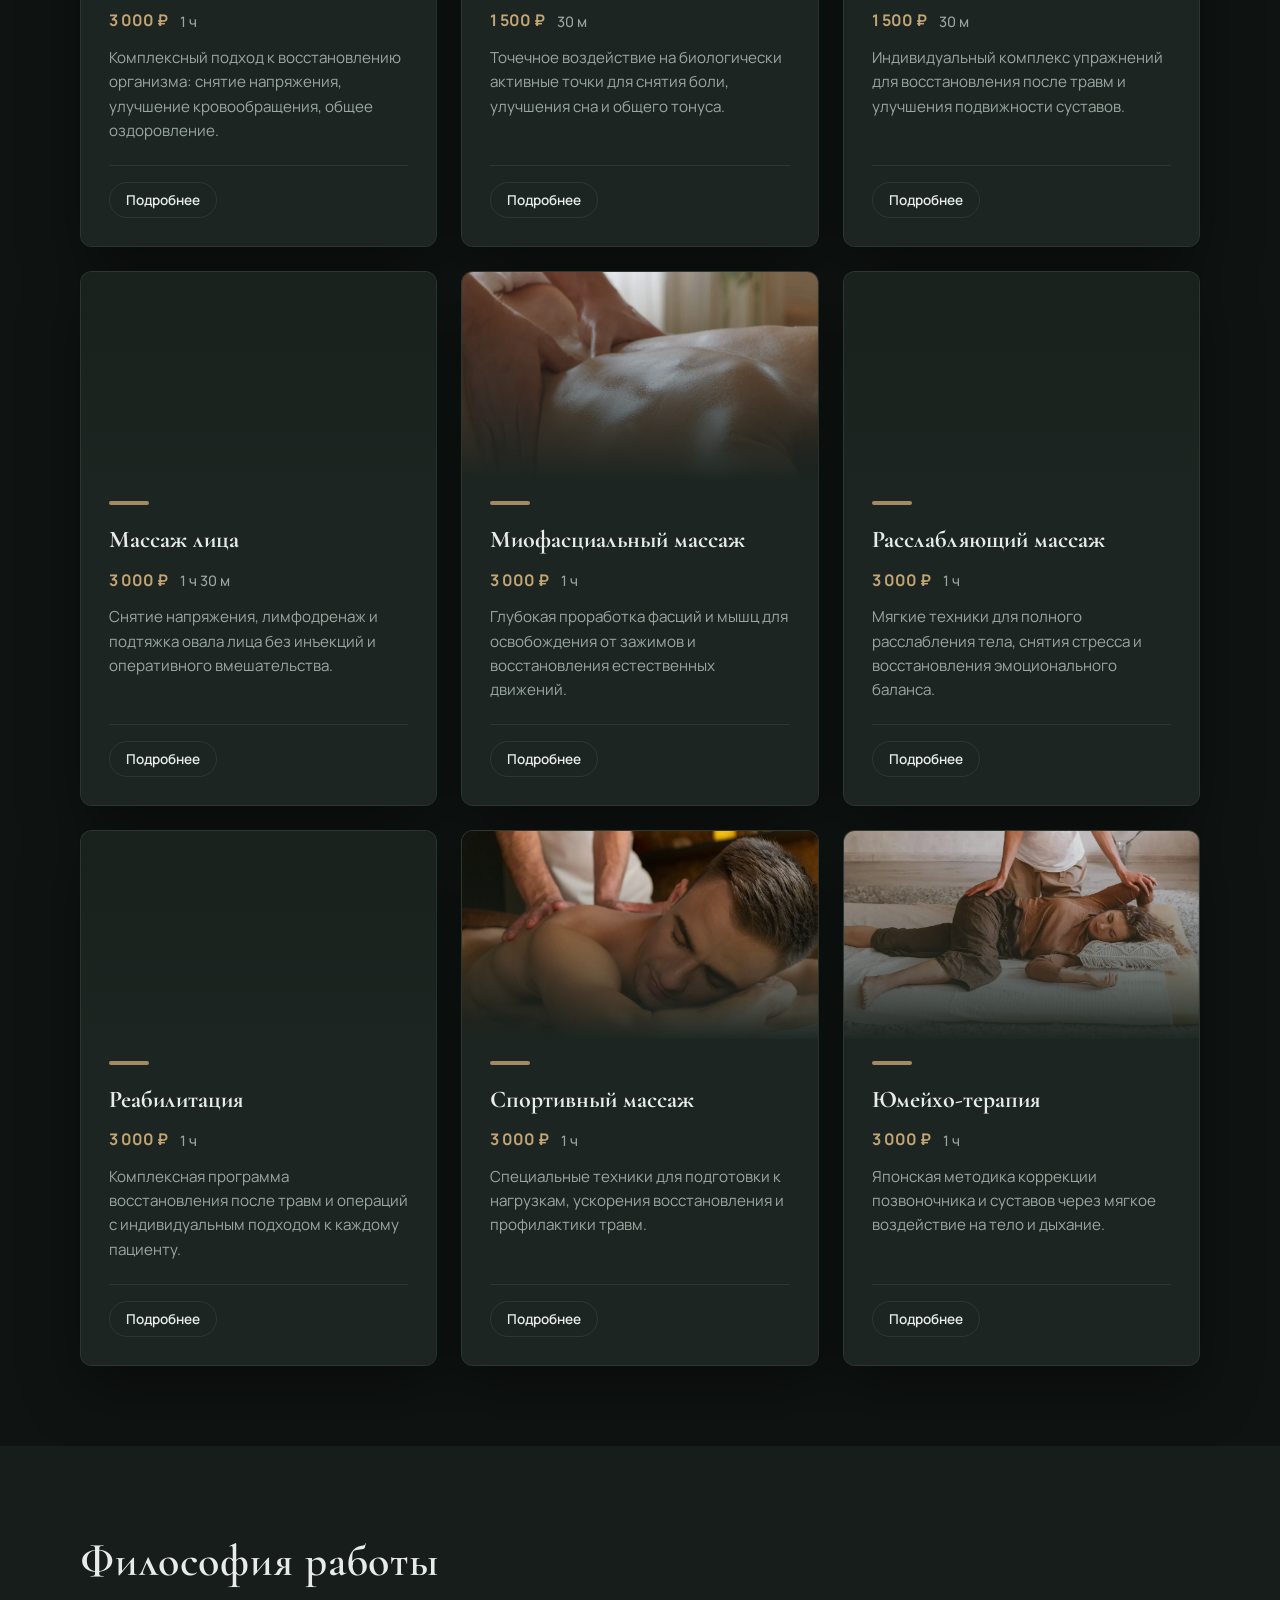
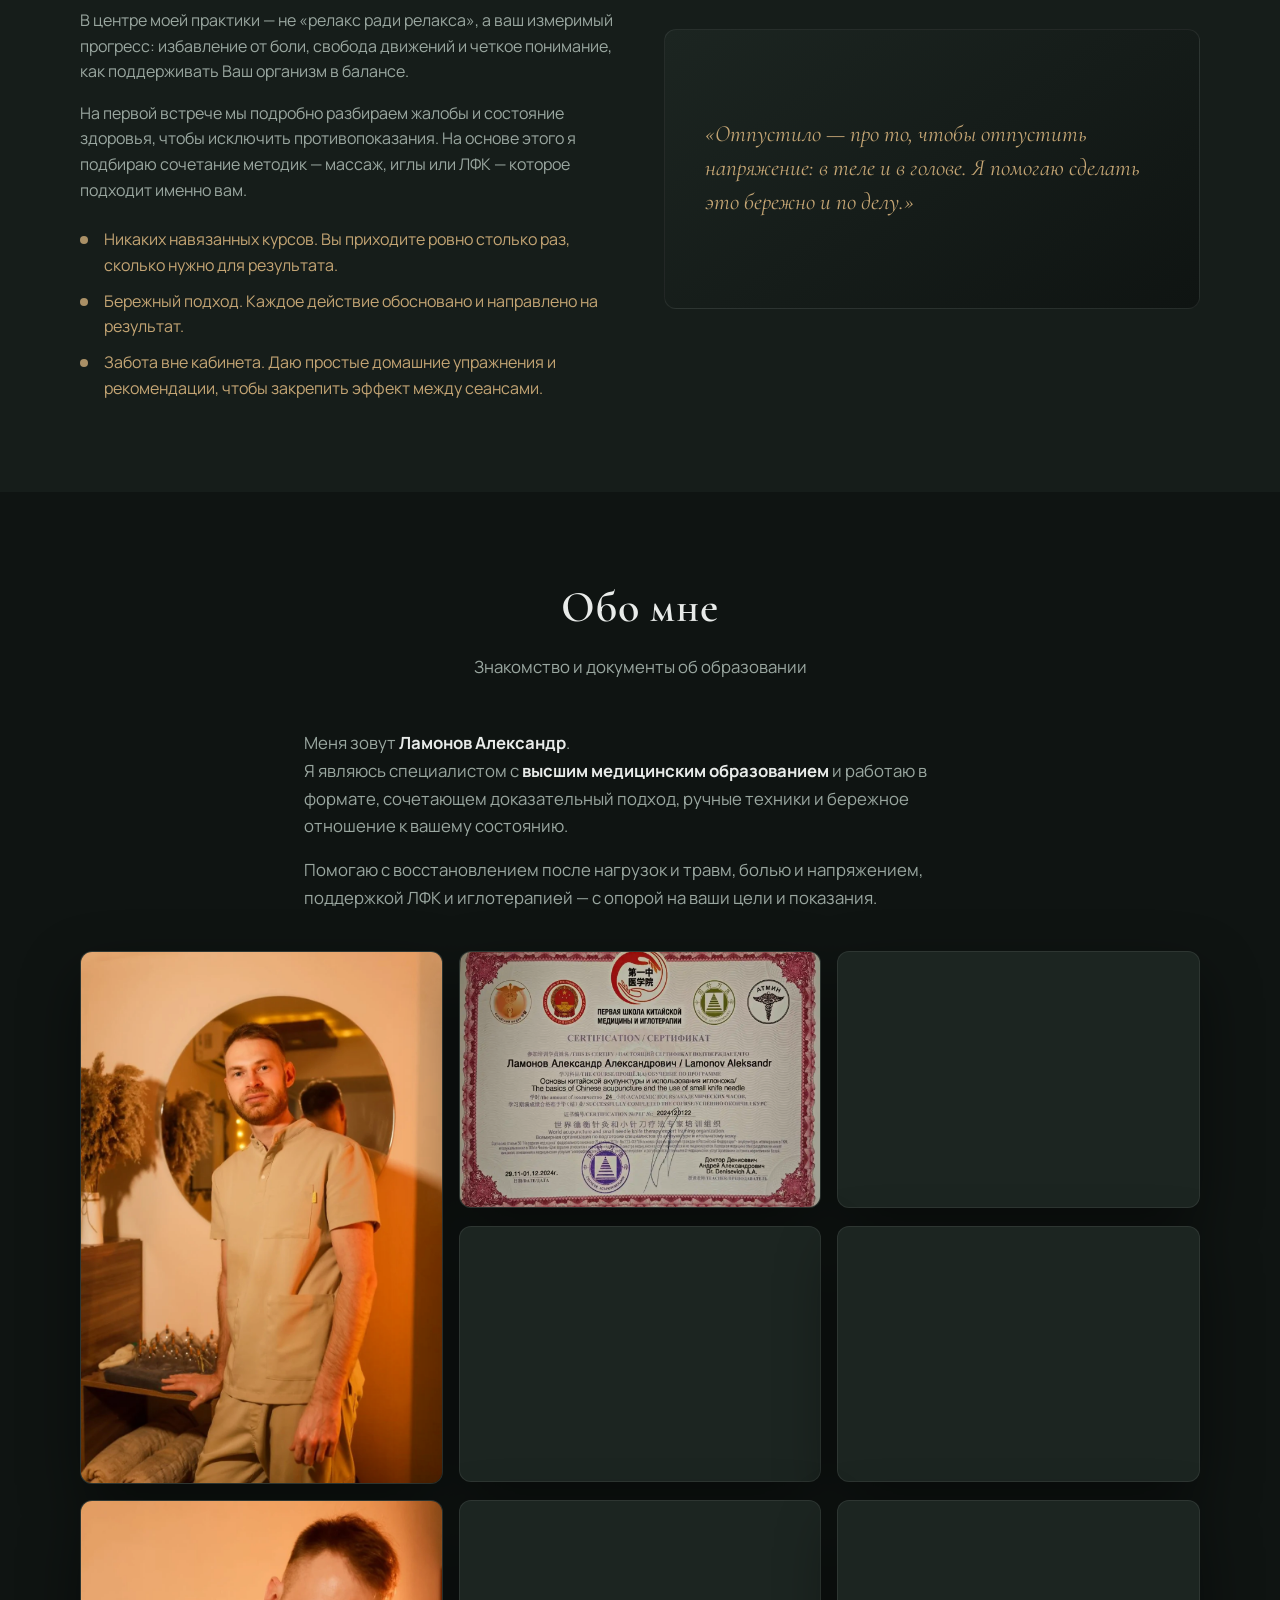
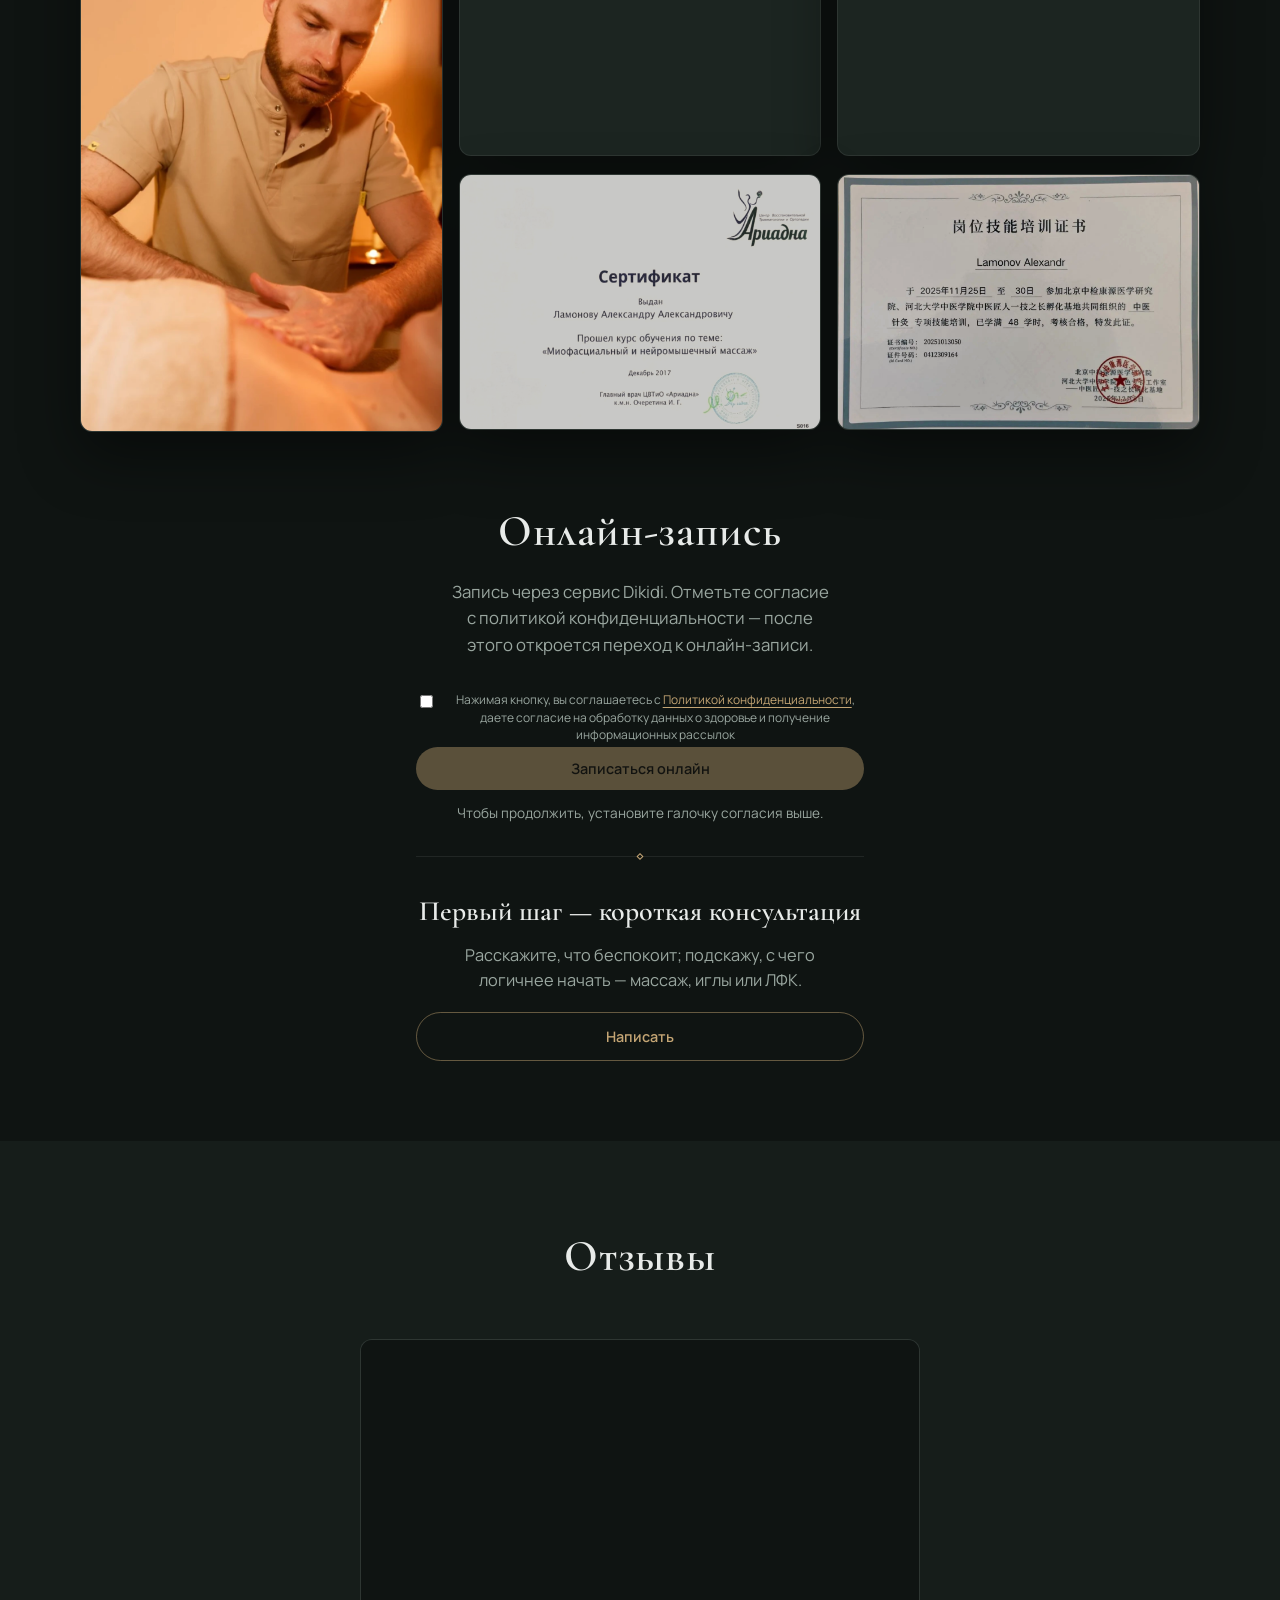
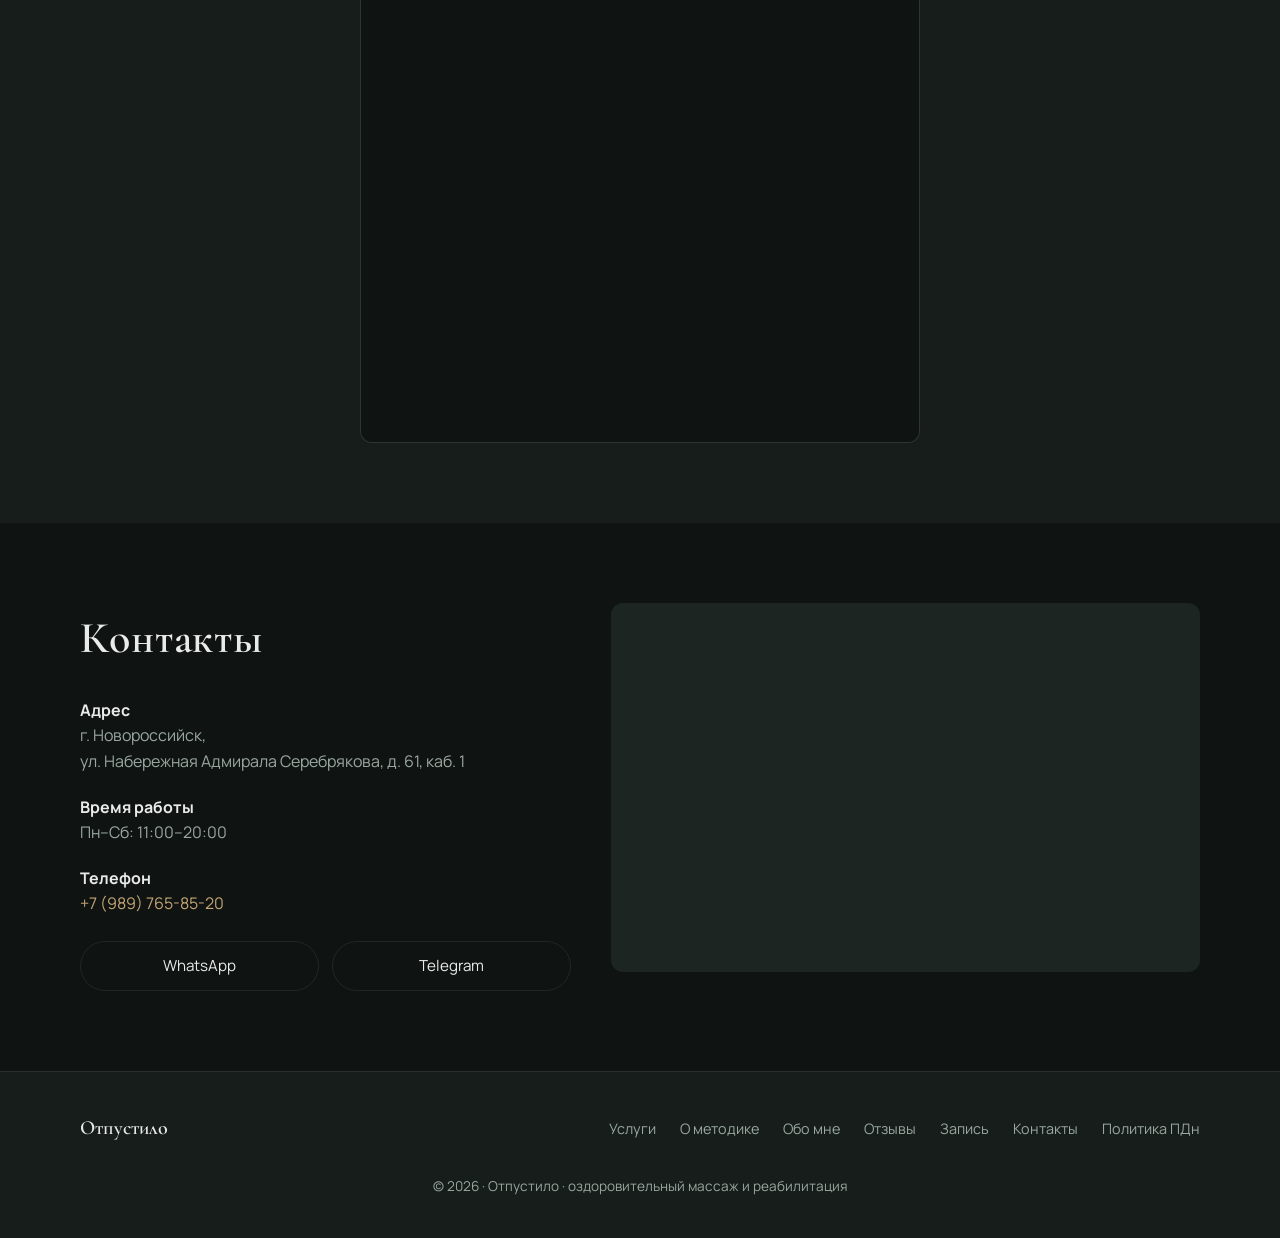
==== commit 8b3cc52c: "Замена физиотерапии на иглоукалывание в описании реабилитации" ====
--- a/index.html
+++ b/index.html
@@ -661,7 +661,7 @@
         <h3 class="service-dialog__subtitle">Для кого</h3>
         <p>После ортопедических операций, травм опорно-двигательного аппарата, инсультов, при хронических заболеваниях суставов и позвоночника.</p>
         <h3 class="service-dialog__subtitle">Как проходит</h3>
-        <p>Комплексный подход: массаж, ЛФК, физиотерапия и другие методы по показаниям. Индивидуальный план восстановления с постепенным увеличением нагрузки.</p>
+        <p>Комплексный подход: массаж, ЛФК, иглоукалывание и другие методы по показаниям. Индивидуальный план восстановления с постепенным увеличением нагрузки.</p>
         <h3 class="service-dialog__subtitle">Важно</h3>
         <p class="service-dialog__note">Требует консультации лечащего врача и регулярности процедур. Эффективность зависит от соблюдения рекомендаций специалиста.</p>
       </div>
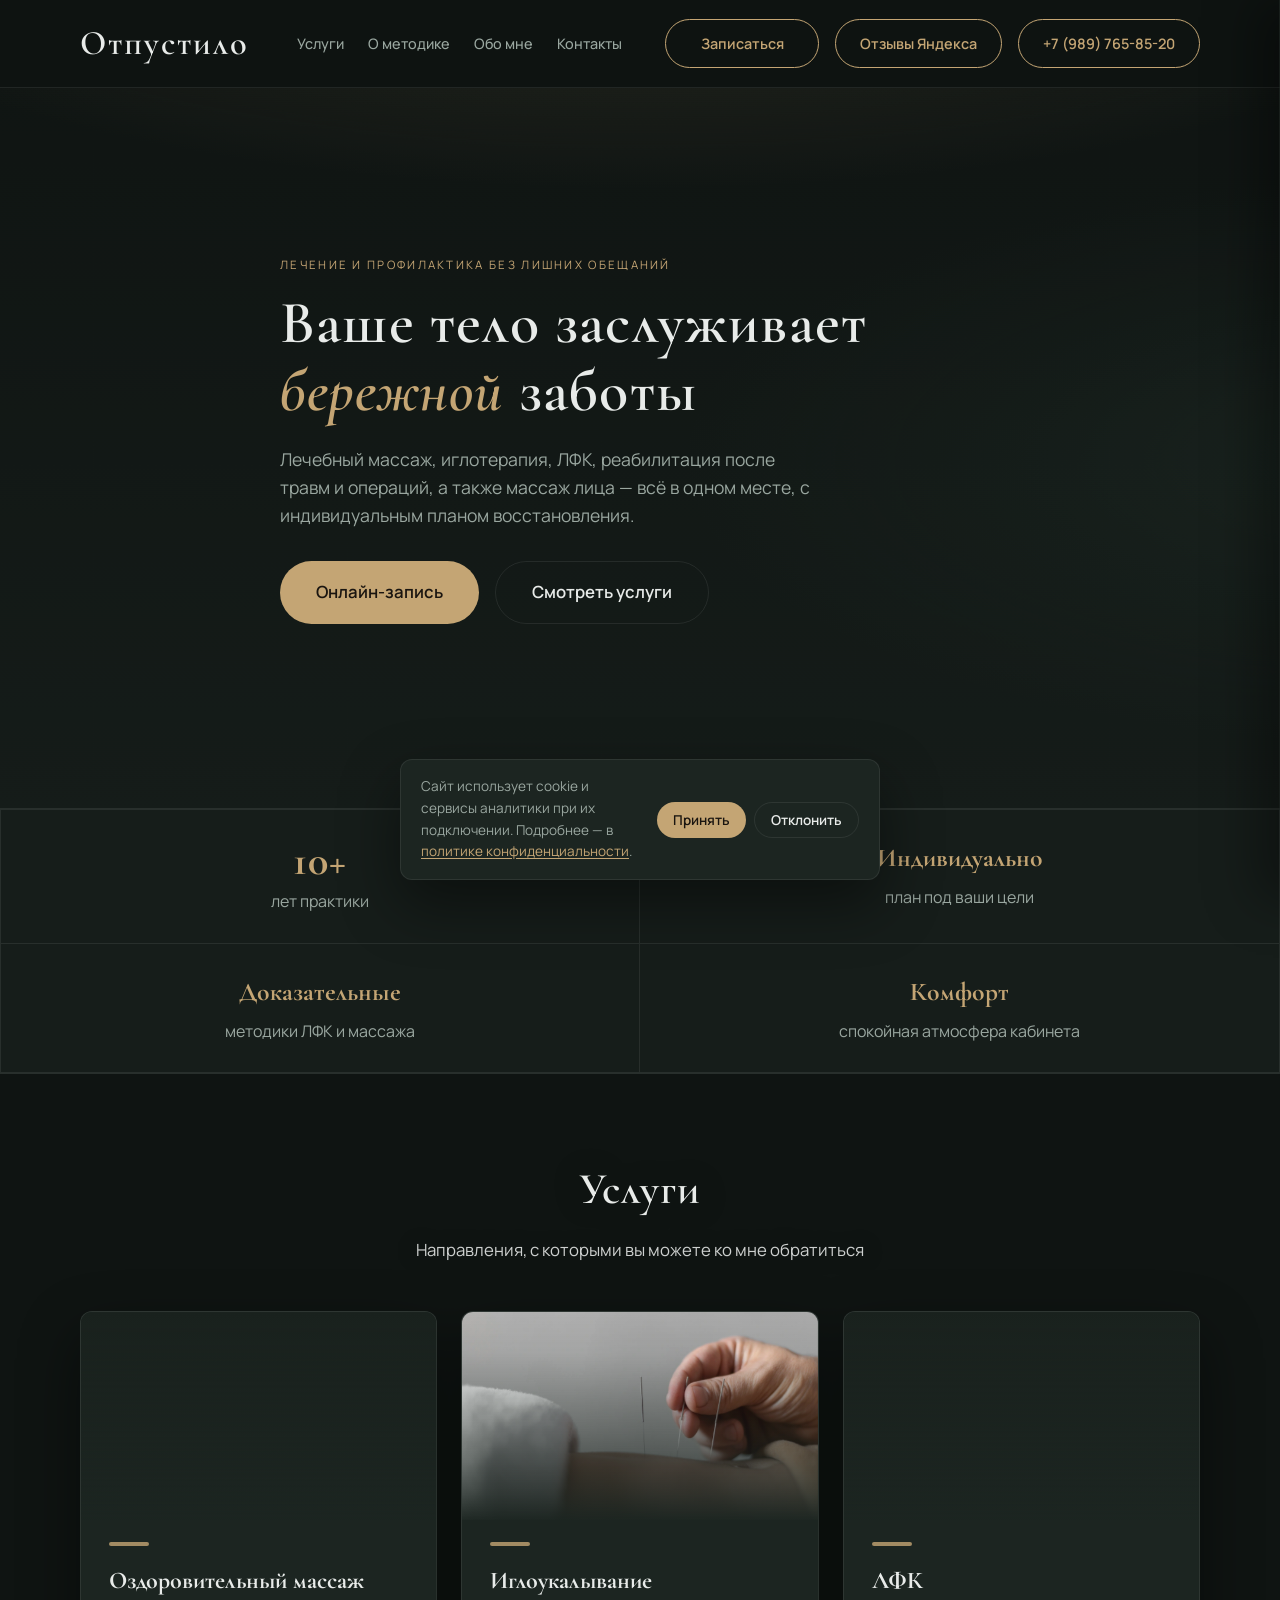
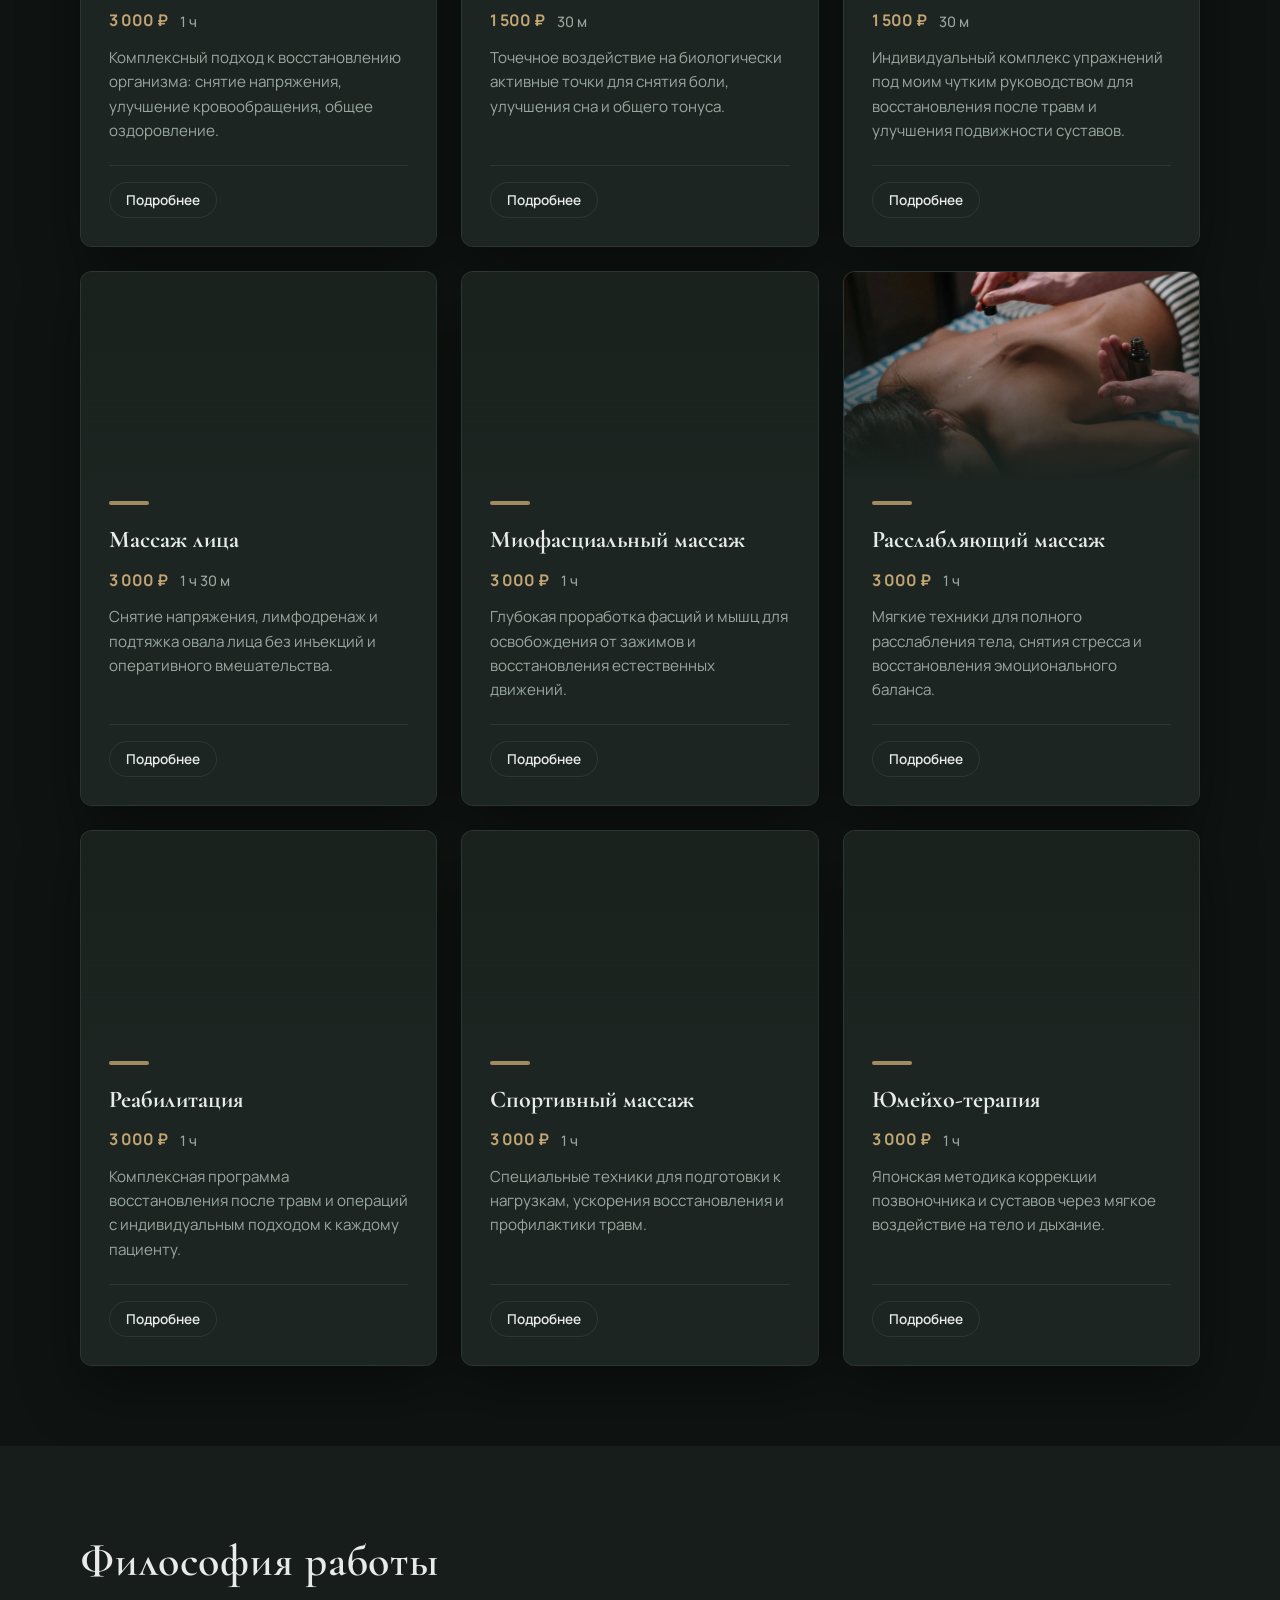
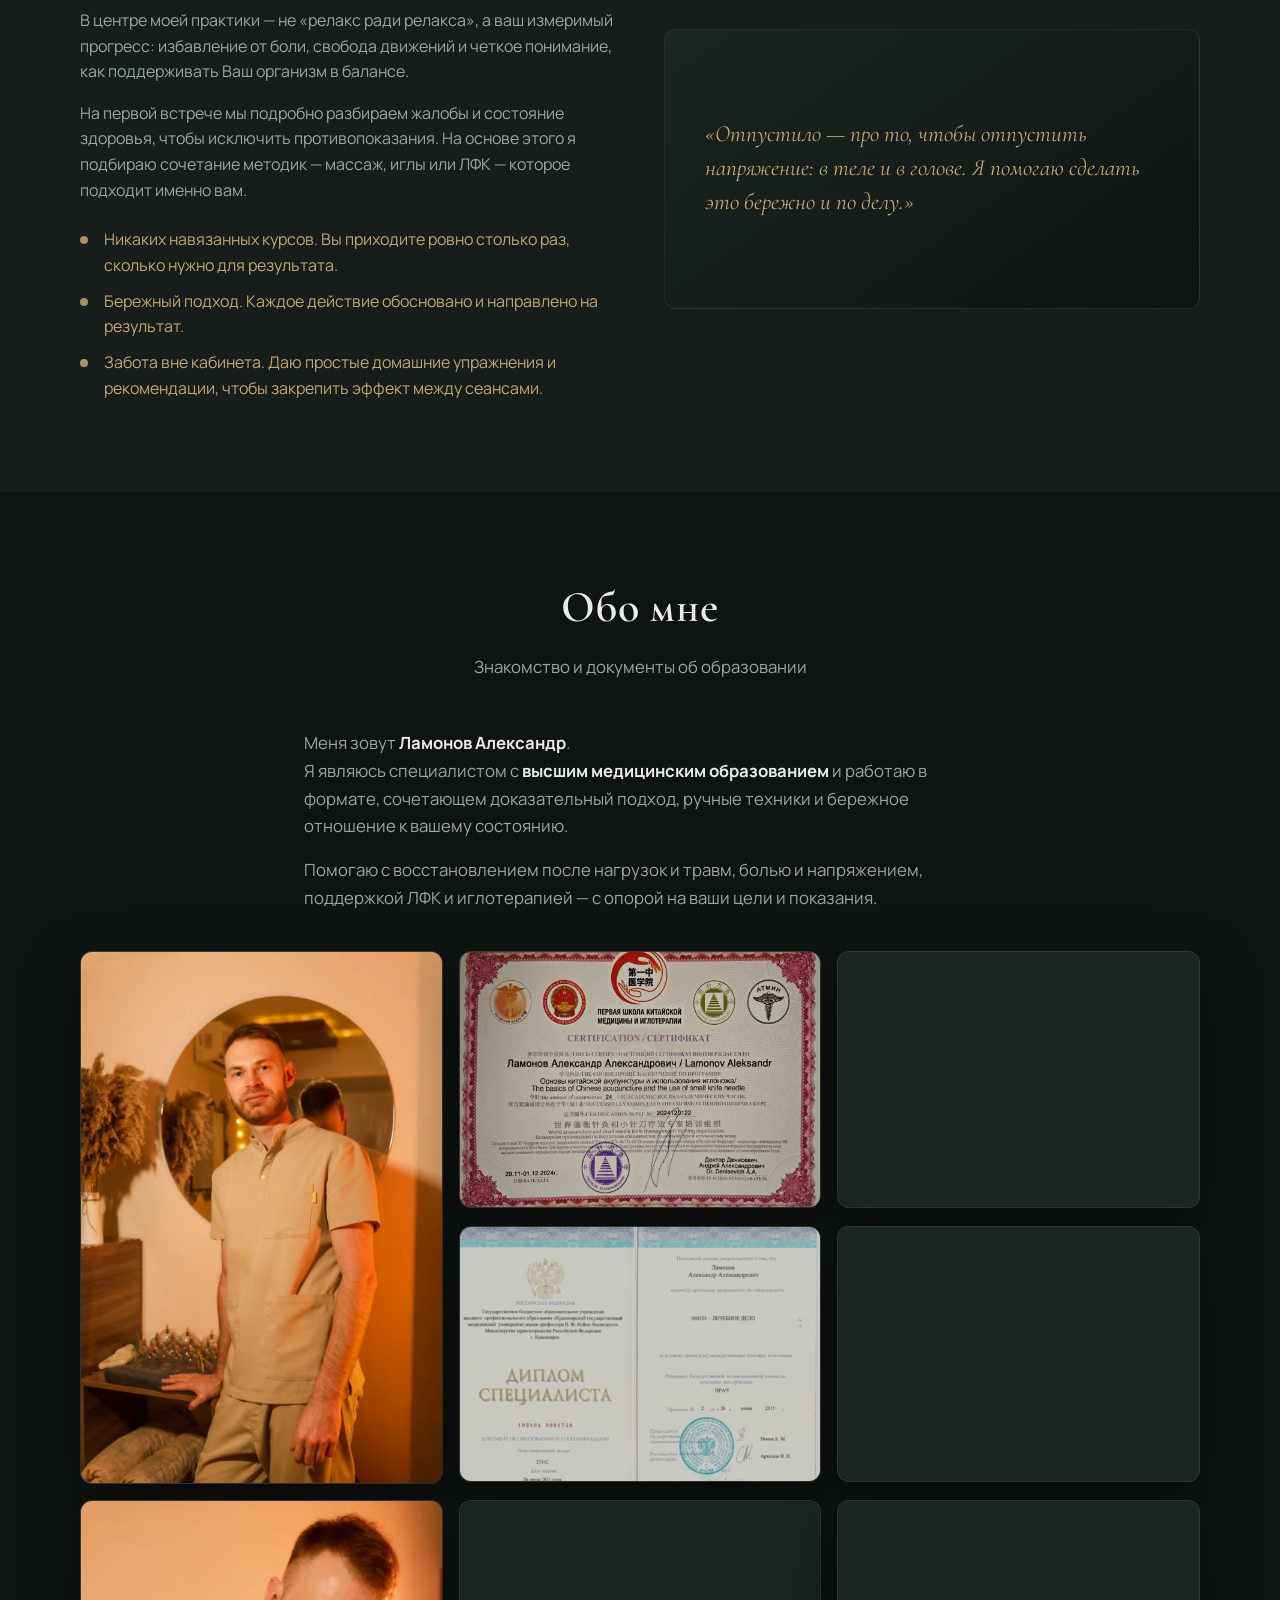
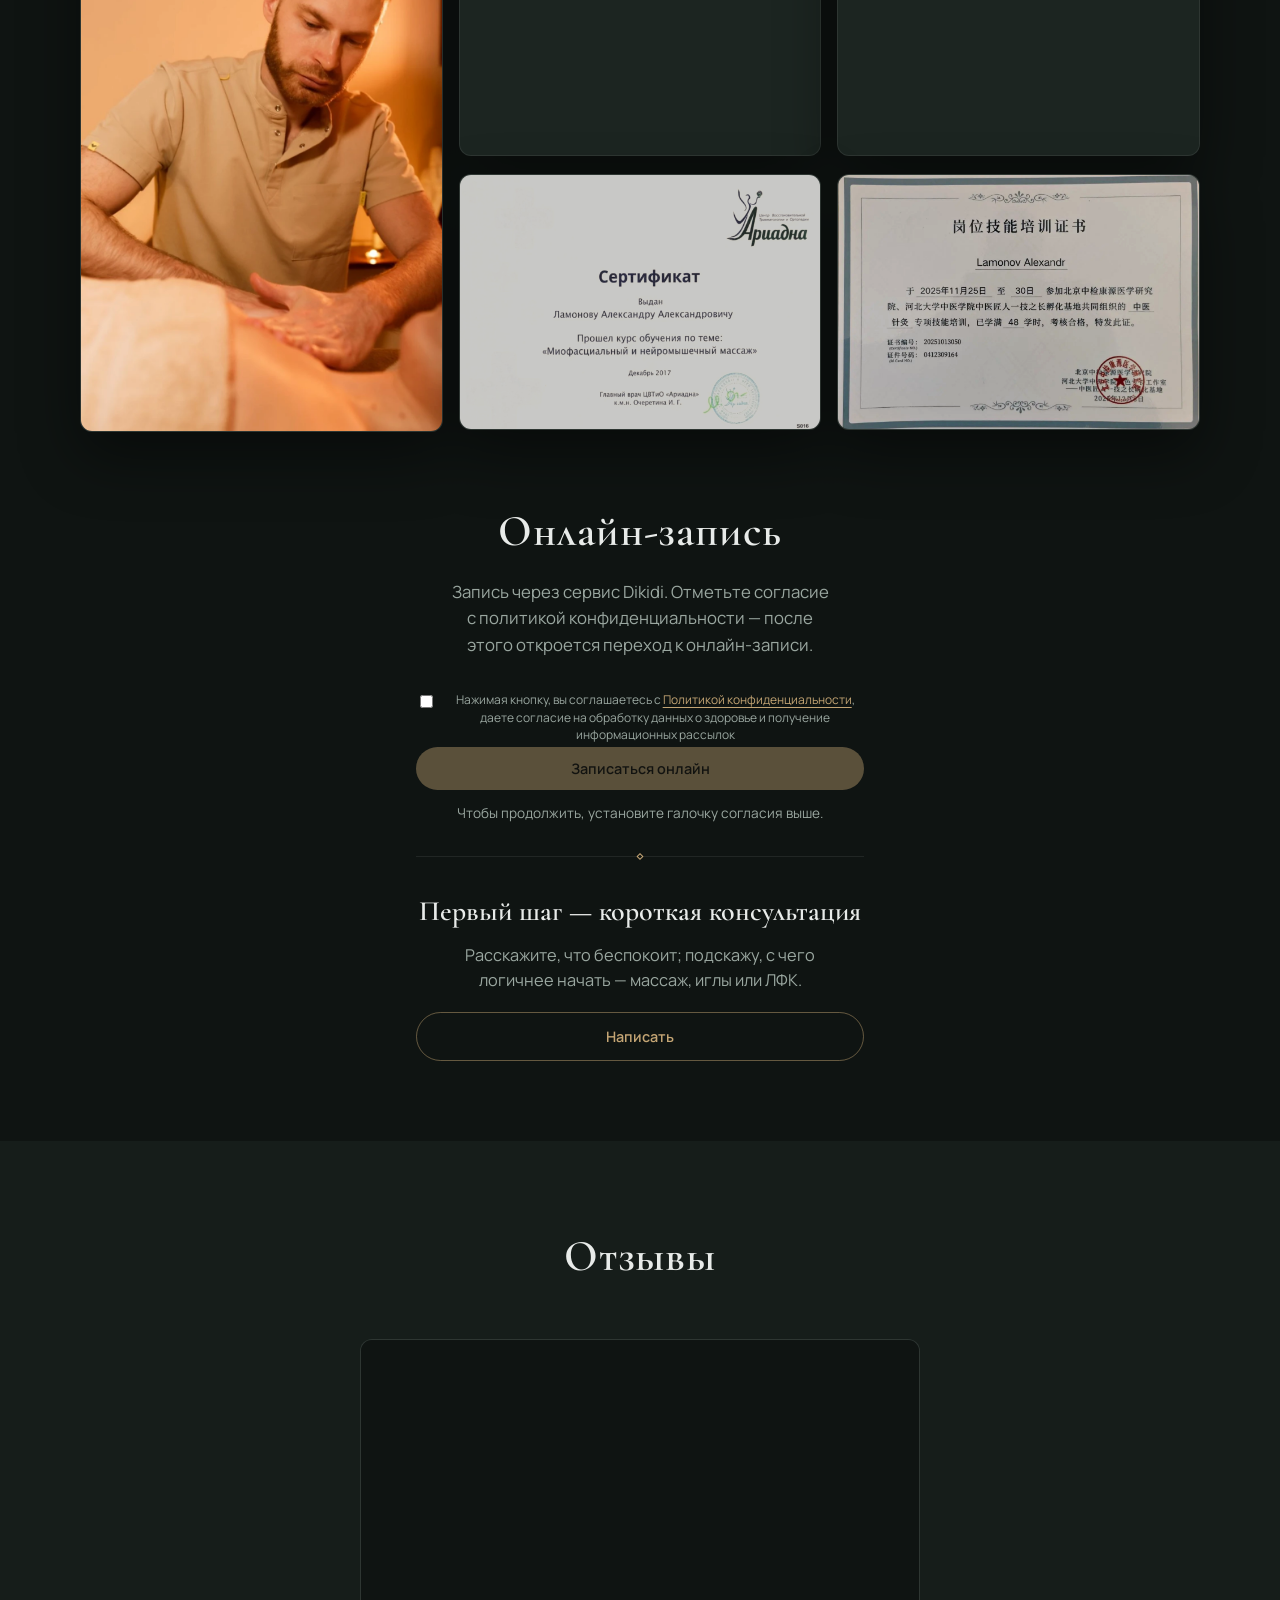
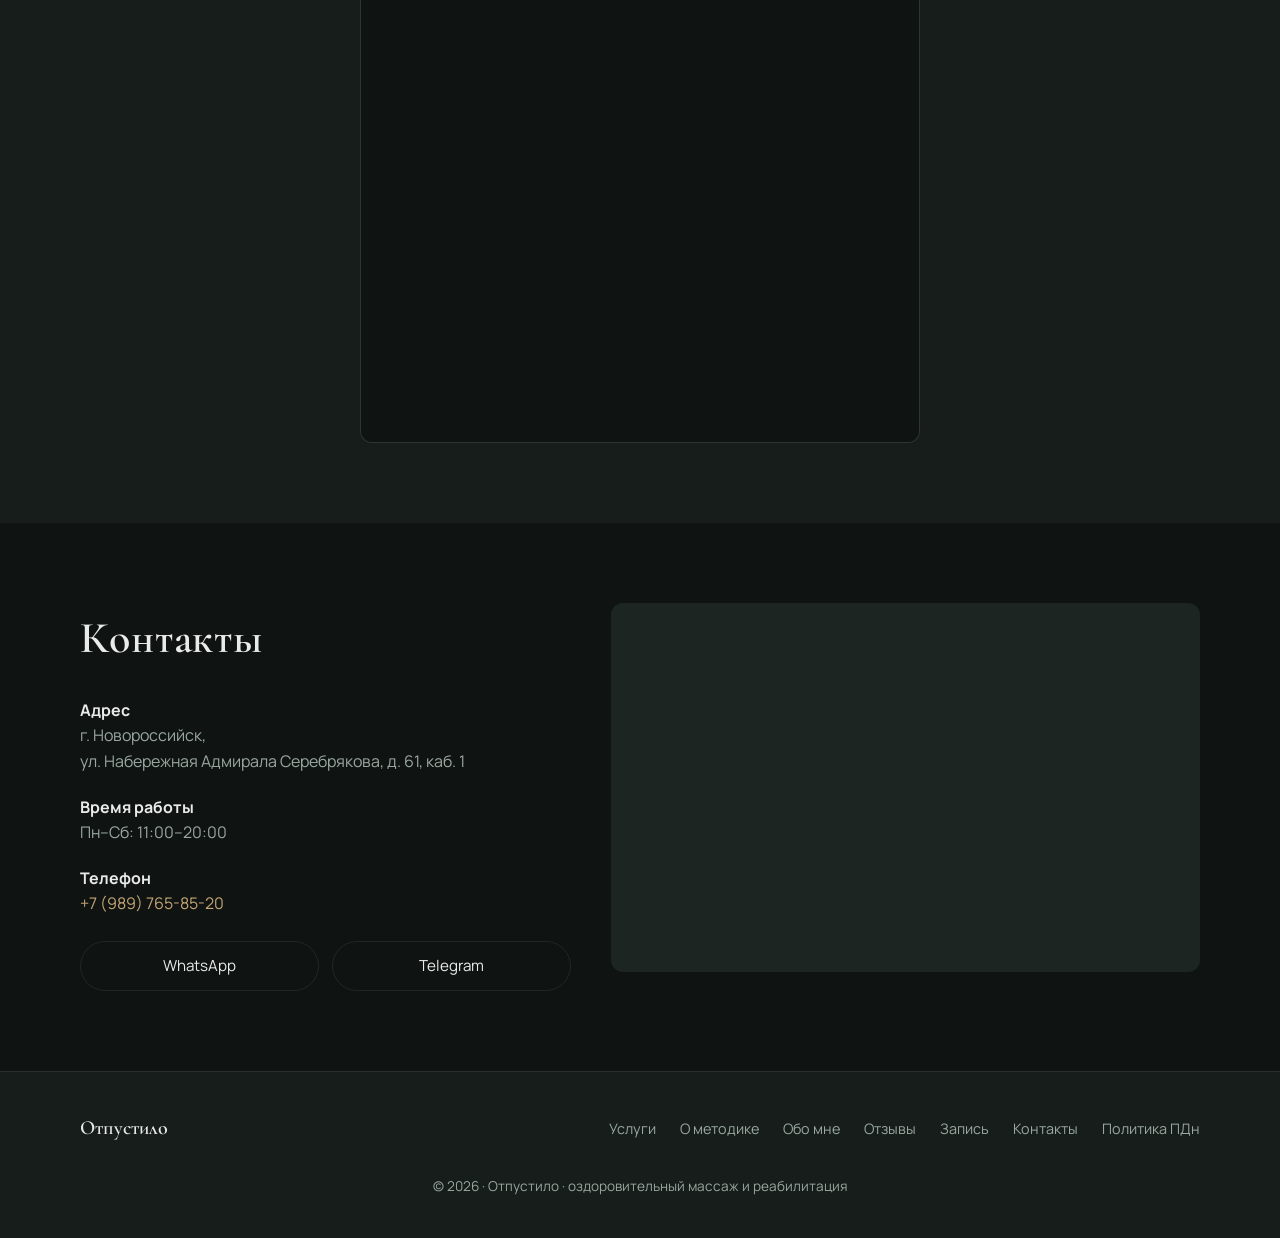
==== commit 22b241c8: "Добавил фразу 'под моим чутким руководством' в описание ЛФК" ====
--- a/index.html
+++ b/index.html
@@ -153,7 +153,7 @@
                 <span class="card__duration">30 м</span>
               </div>
               <p class="card__text">
-                Индивидуальный комплекс упражнений для восстановления после травм и улучшения подвижности суставов.
+                Индивидуальный комплекс упражнений под моим чутким руководством для восстановления после травм и улучшения подвижности суставов.
               </p>
               <div class="card__actions">
                 <button type="button" class="btn btn--ghost btn--small" data-open-dialog="service-lfk">Подробнее</button>
@@ -565,7 +565,7 @@
       </header>
       <div class="service-dialog__body">
         <h3 class="service-dialog__subtitle">Для чего</h3>
-        <p>Индивидуальный комплекс упражнений для восстановления после травм, улучшения подвижности суставов, укрепления мышечного корсета и исправления осанки.</p>
+        <p>Индивидуальный комплекс упражнений под моим чутким руководством для восстановления после травм, улучшения подвижности суставов, укрепления мышечного корсета и исправления осанки.</p>
         <h3 class="service-dialog__subtitle">Для кого</h3>
         <p>При остеохондрозе и протрузиях без острой фазы, при сколиозе и сутулости, после ортопедических вмешательств (по рекомендации врача), для пожилых людей с осторожной прогрессией нагрузки.</p>
         <h3 class="service-dialog__subtitle">Как проходит</h3>
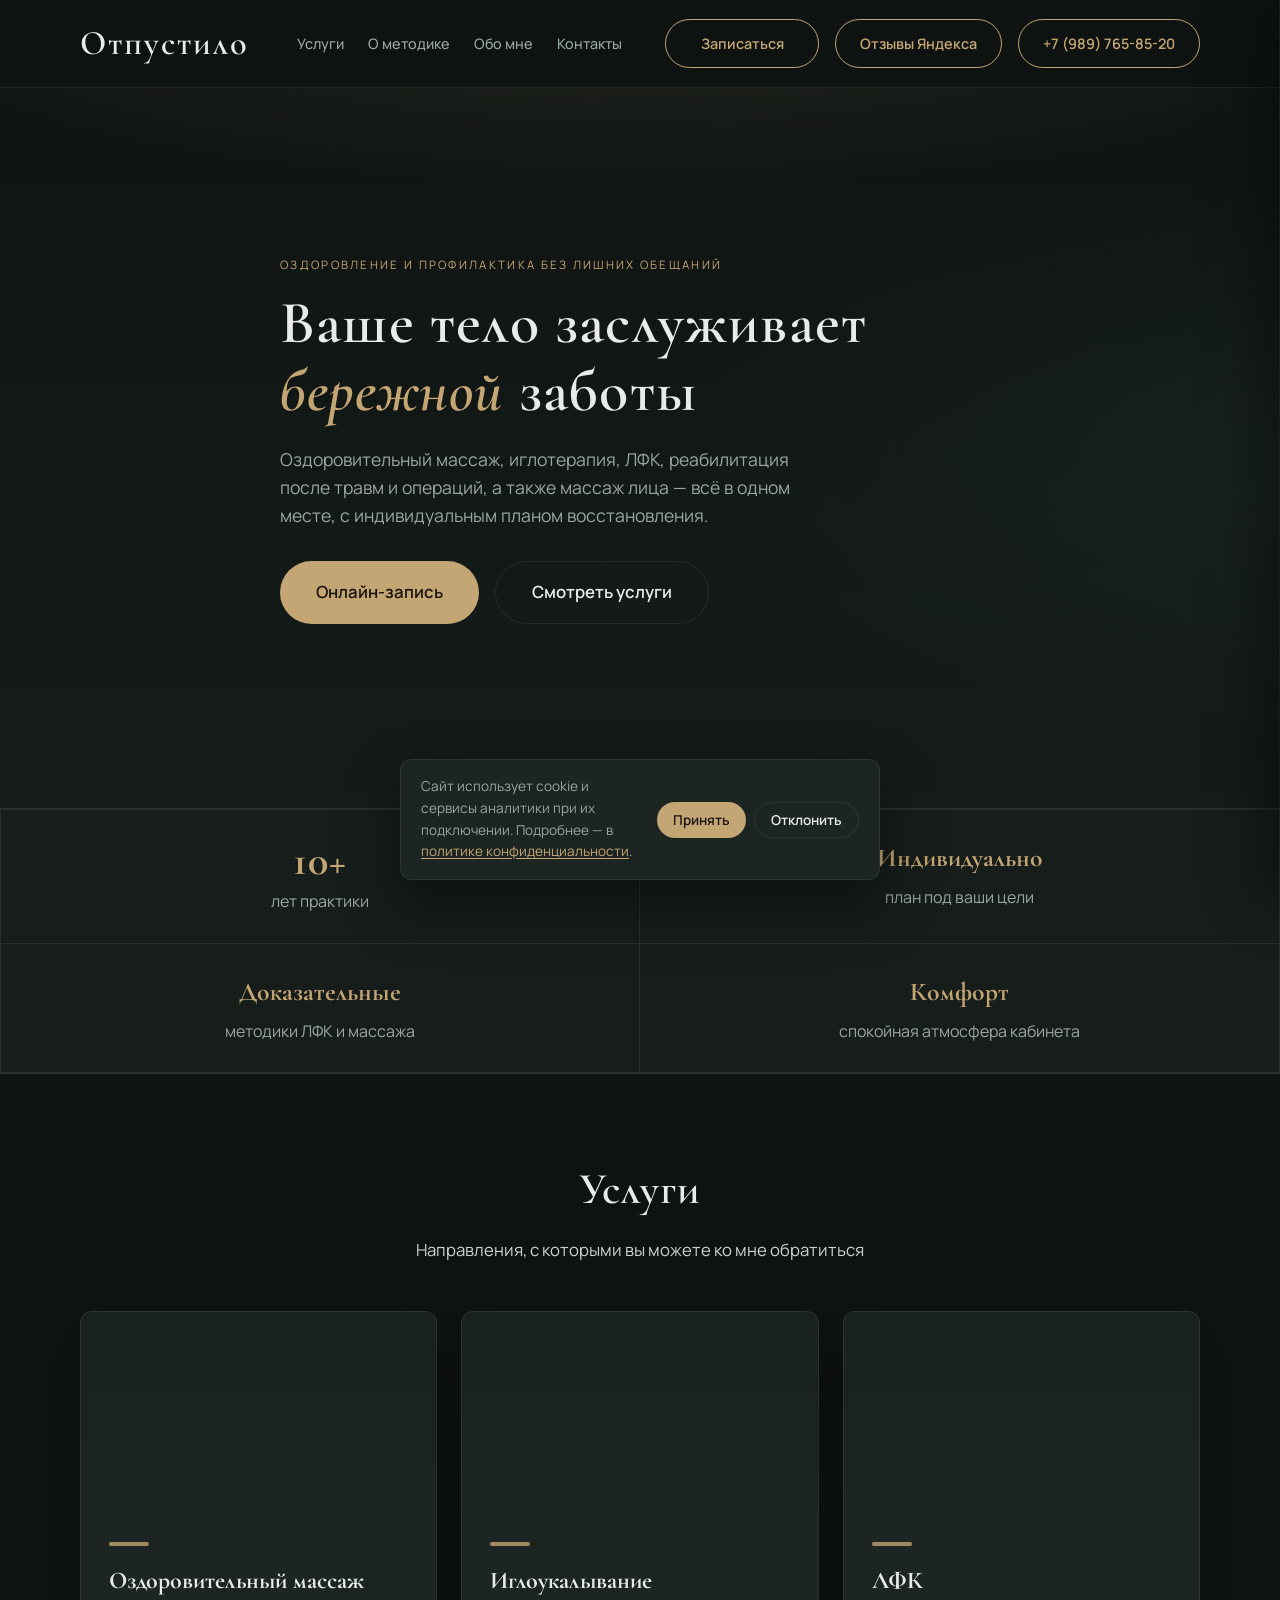
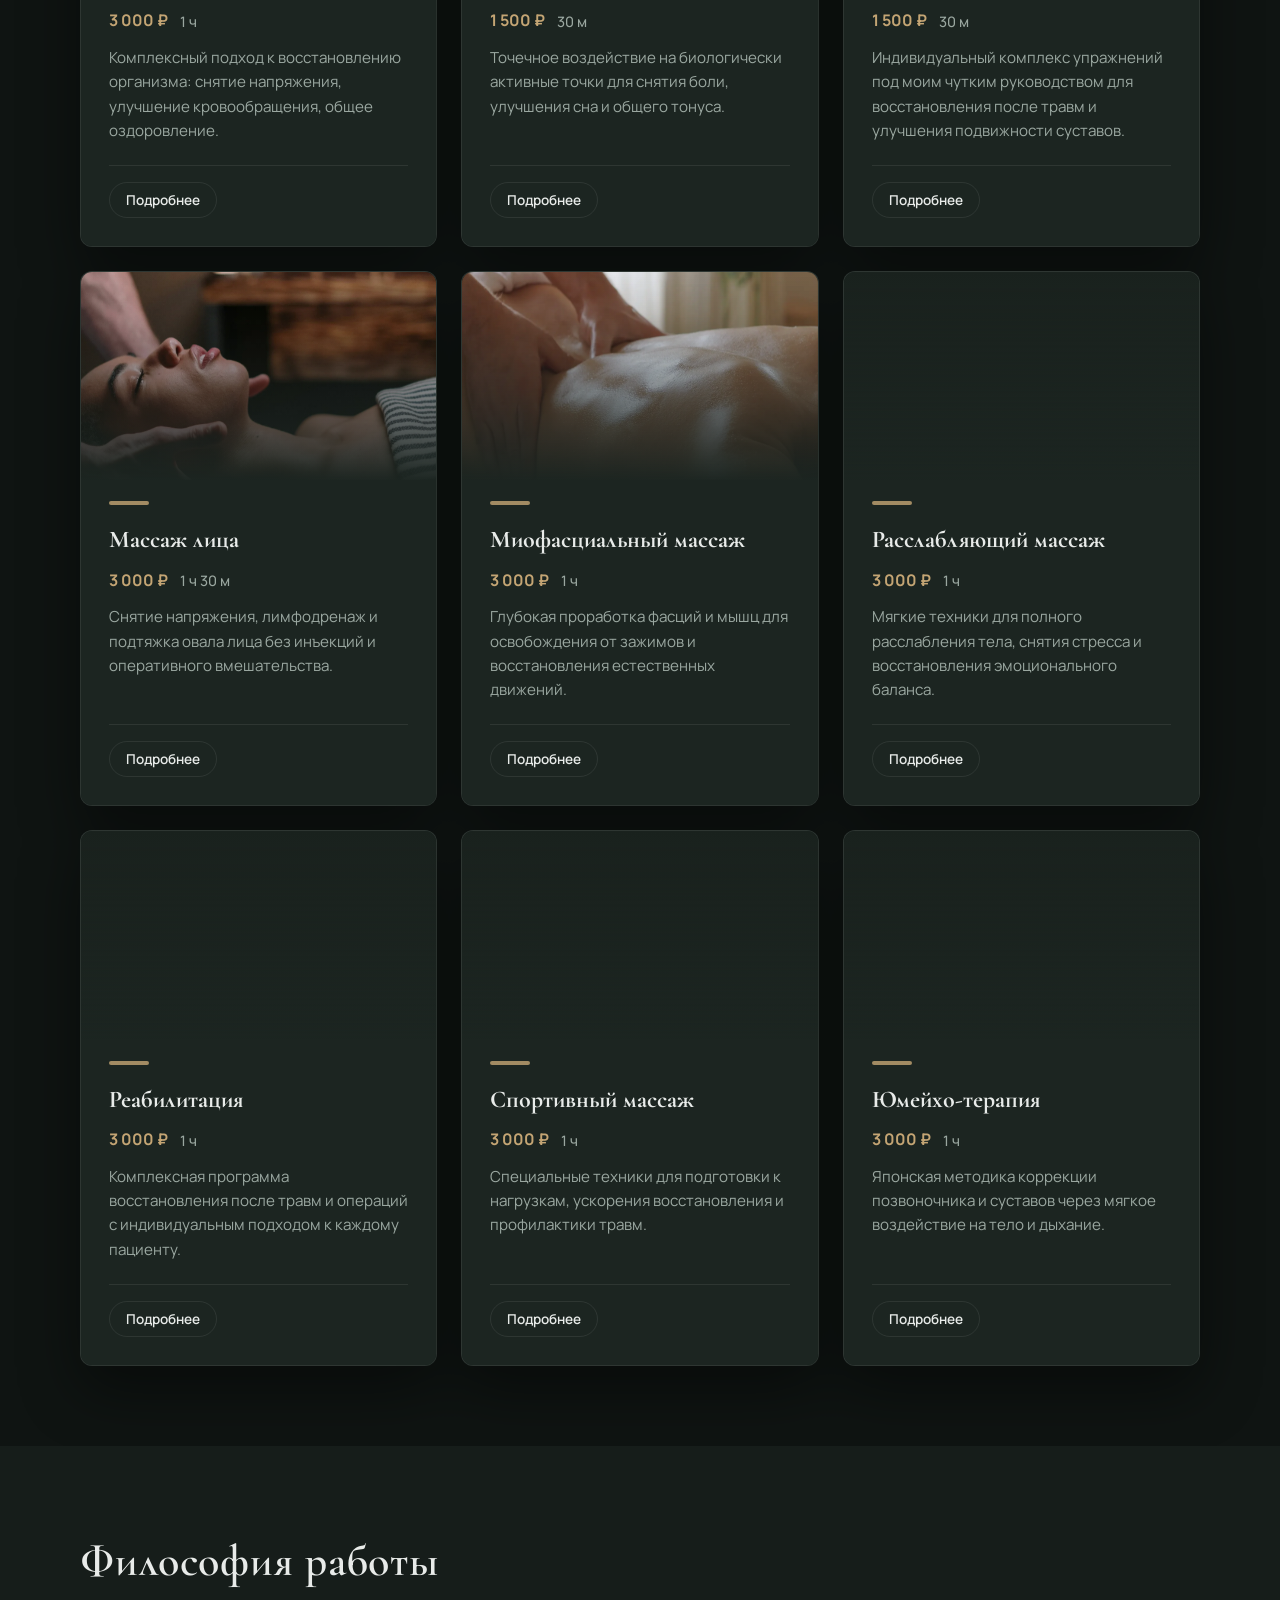
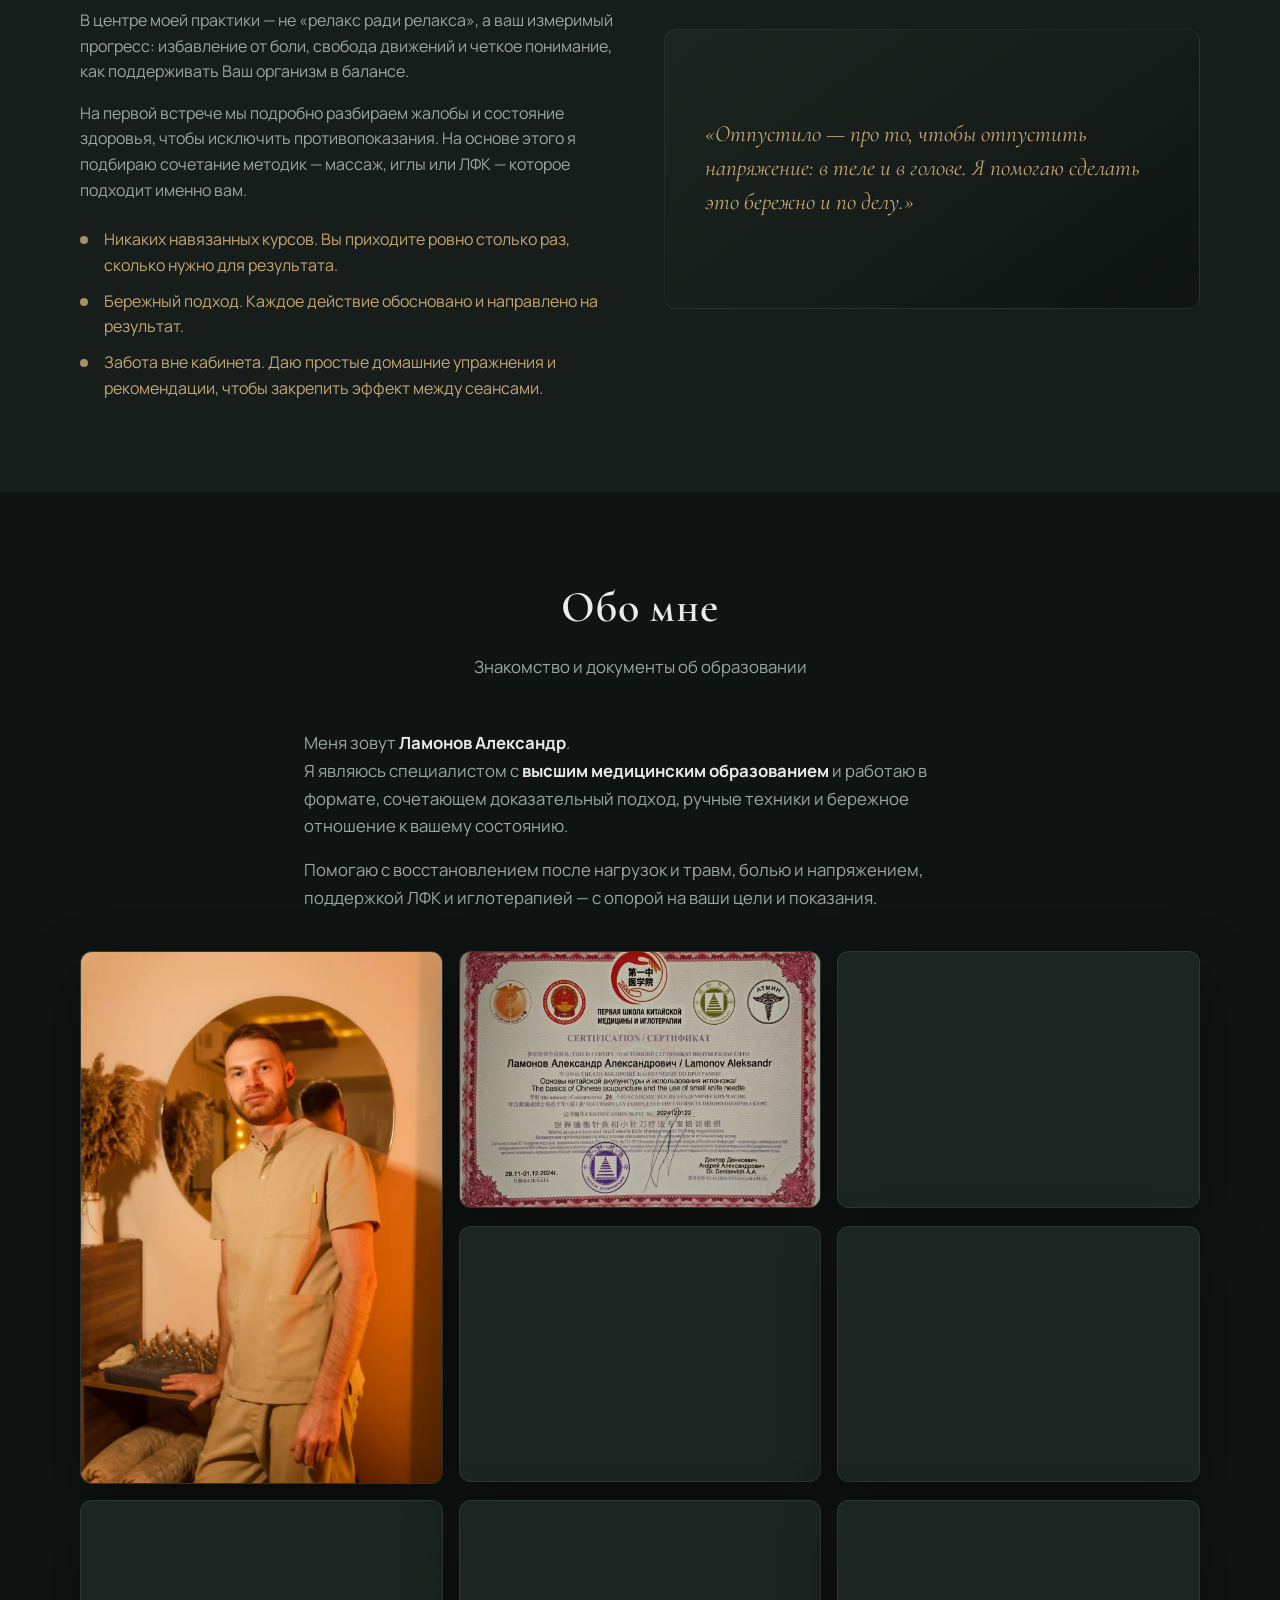
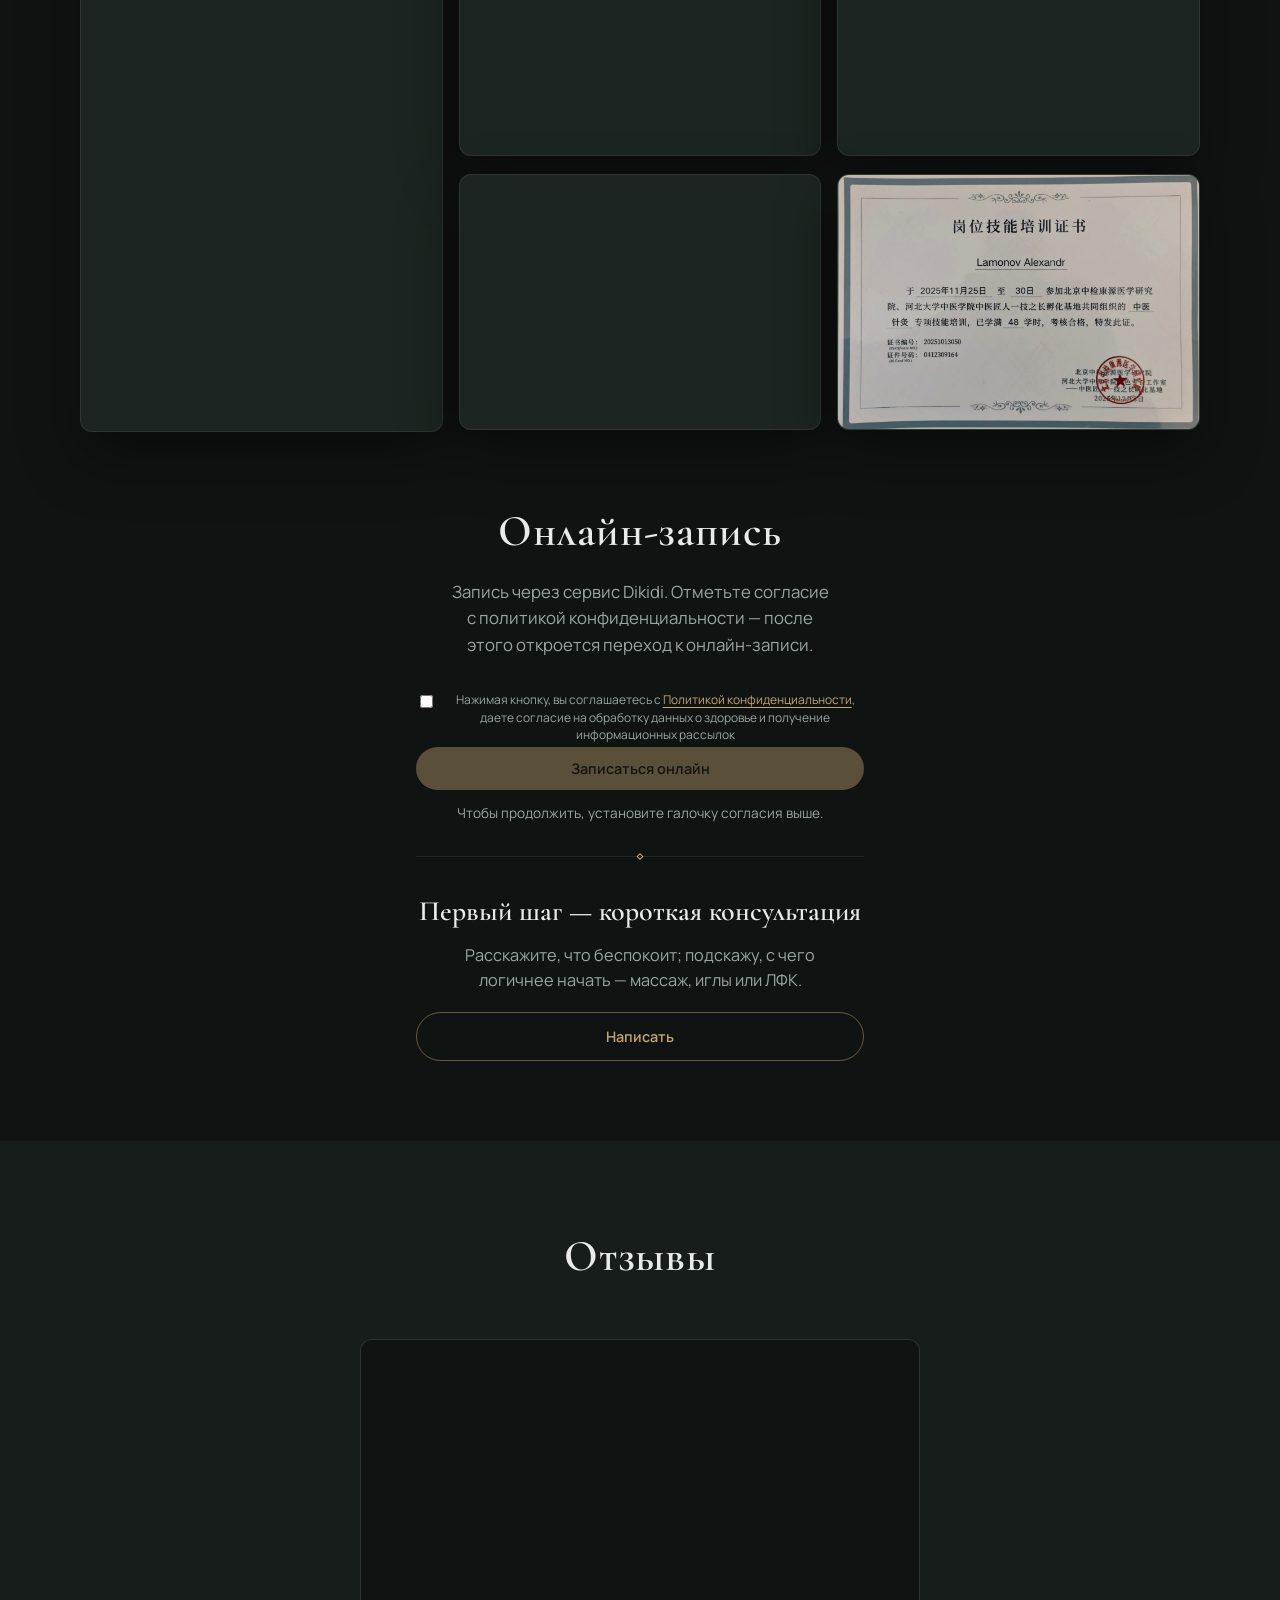
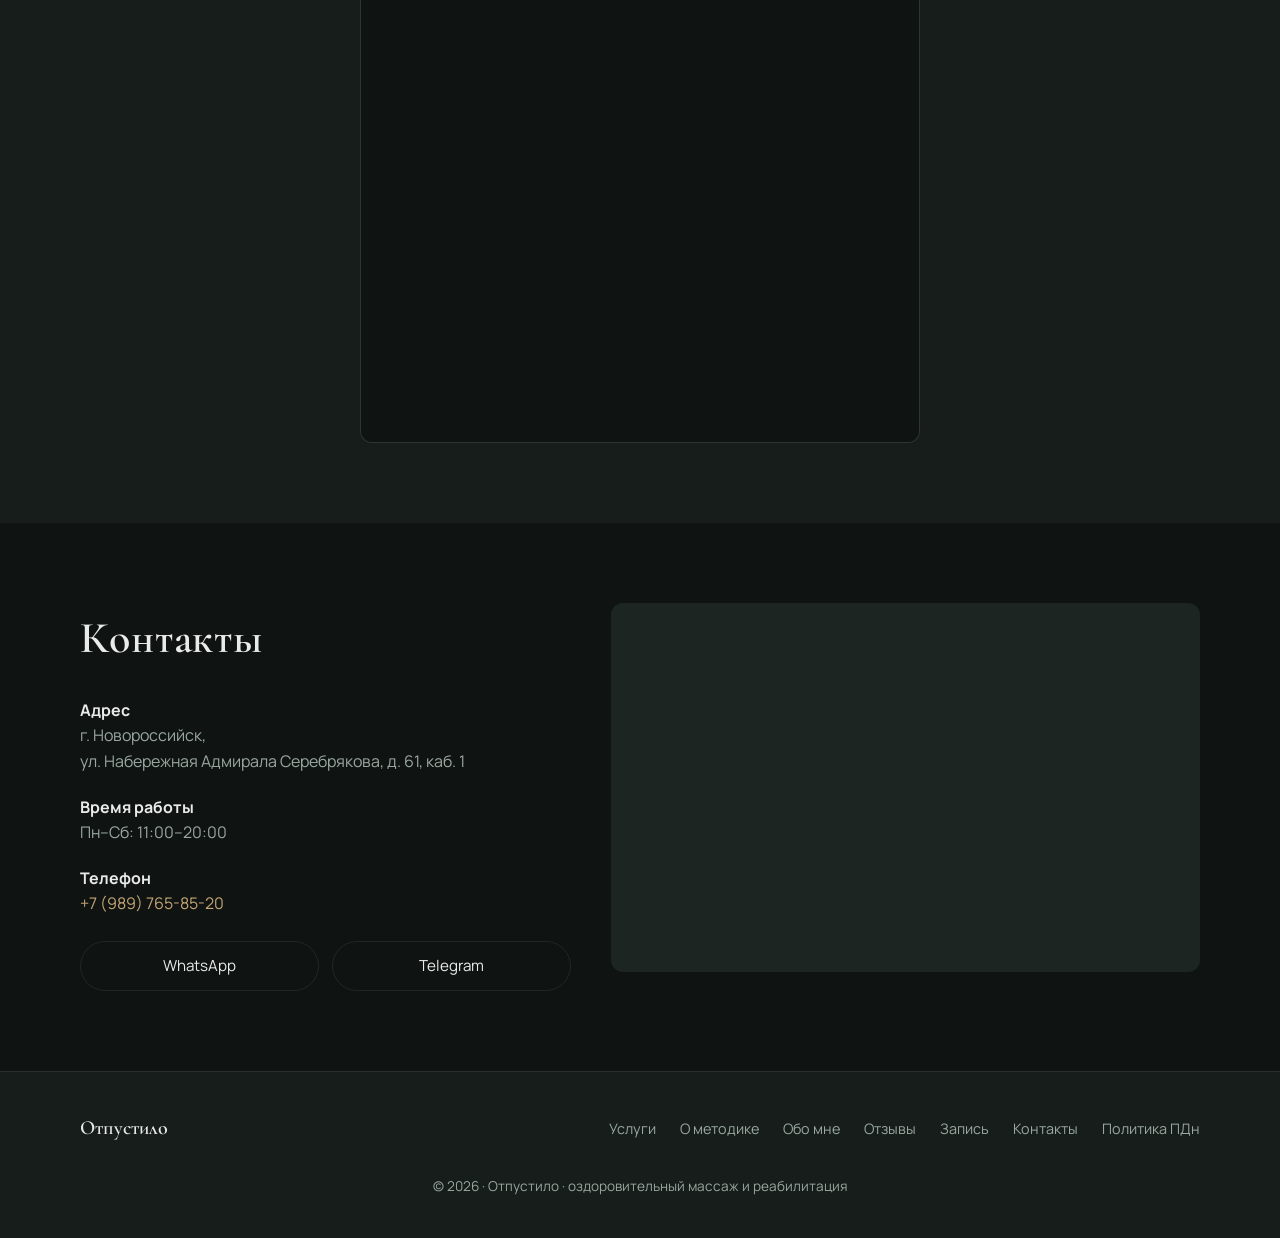
==== commit 7a036451: "Окончательная замена слов 'лечение' и 'лечебный' на 'оздоровление' и 'оздоровительный'" ====
--- a/index.html
+++ b/index.html
@@ -59,10 +59,10 @@
     <section class="hero">
       <div class="hero__bg" aria-hidden="true"></div>
       <div class="container hero__content">
-        <p class="hero__eyebrow">Лечение и профилактика без лишних обещаний</p>
+        <p class="hero__eyebrow">Оздоровление и профилактика без лишних обещаний</p>
         <h1 class="hero__title">Ваше тело заслуживает <em>бережной</em> заботы</h1>
         <p class="hero__text">
-          Лечебный массаж, иглотерапия, ЛФК, реабилитация после травм и операций, а также массаж лица —
+          Оздоровительный массаж, иглотерапия, ЛФК, реабилитация после травм и операций, а также массаж лица —
           всё в одном месте, с индивидуальным планом восстановления.
         </p>
         <div class="hero__actions">
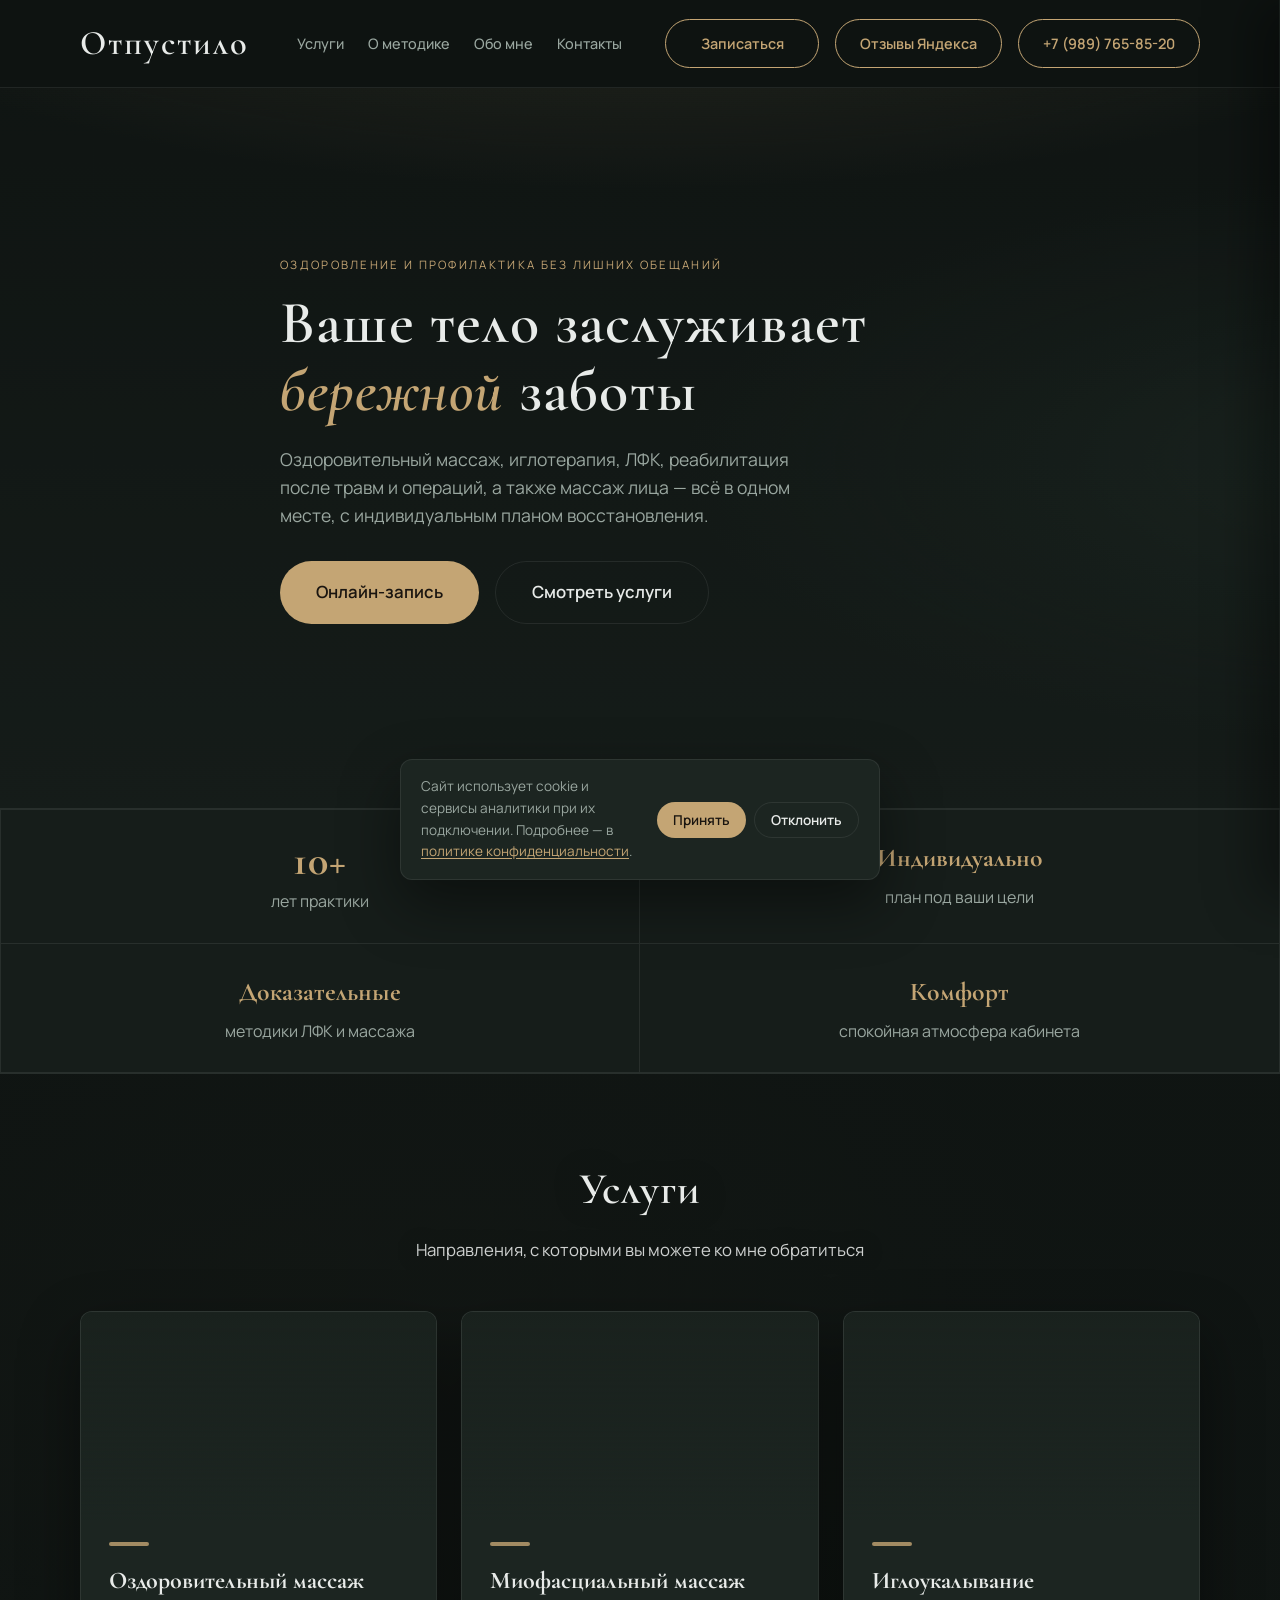
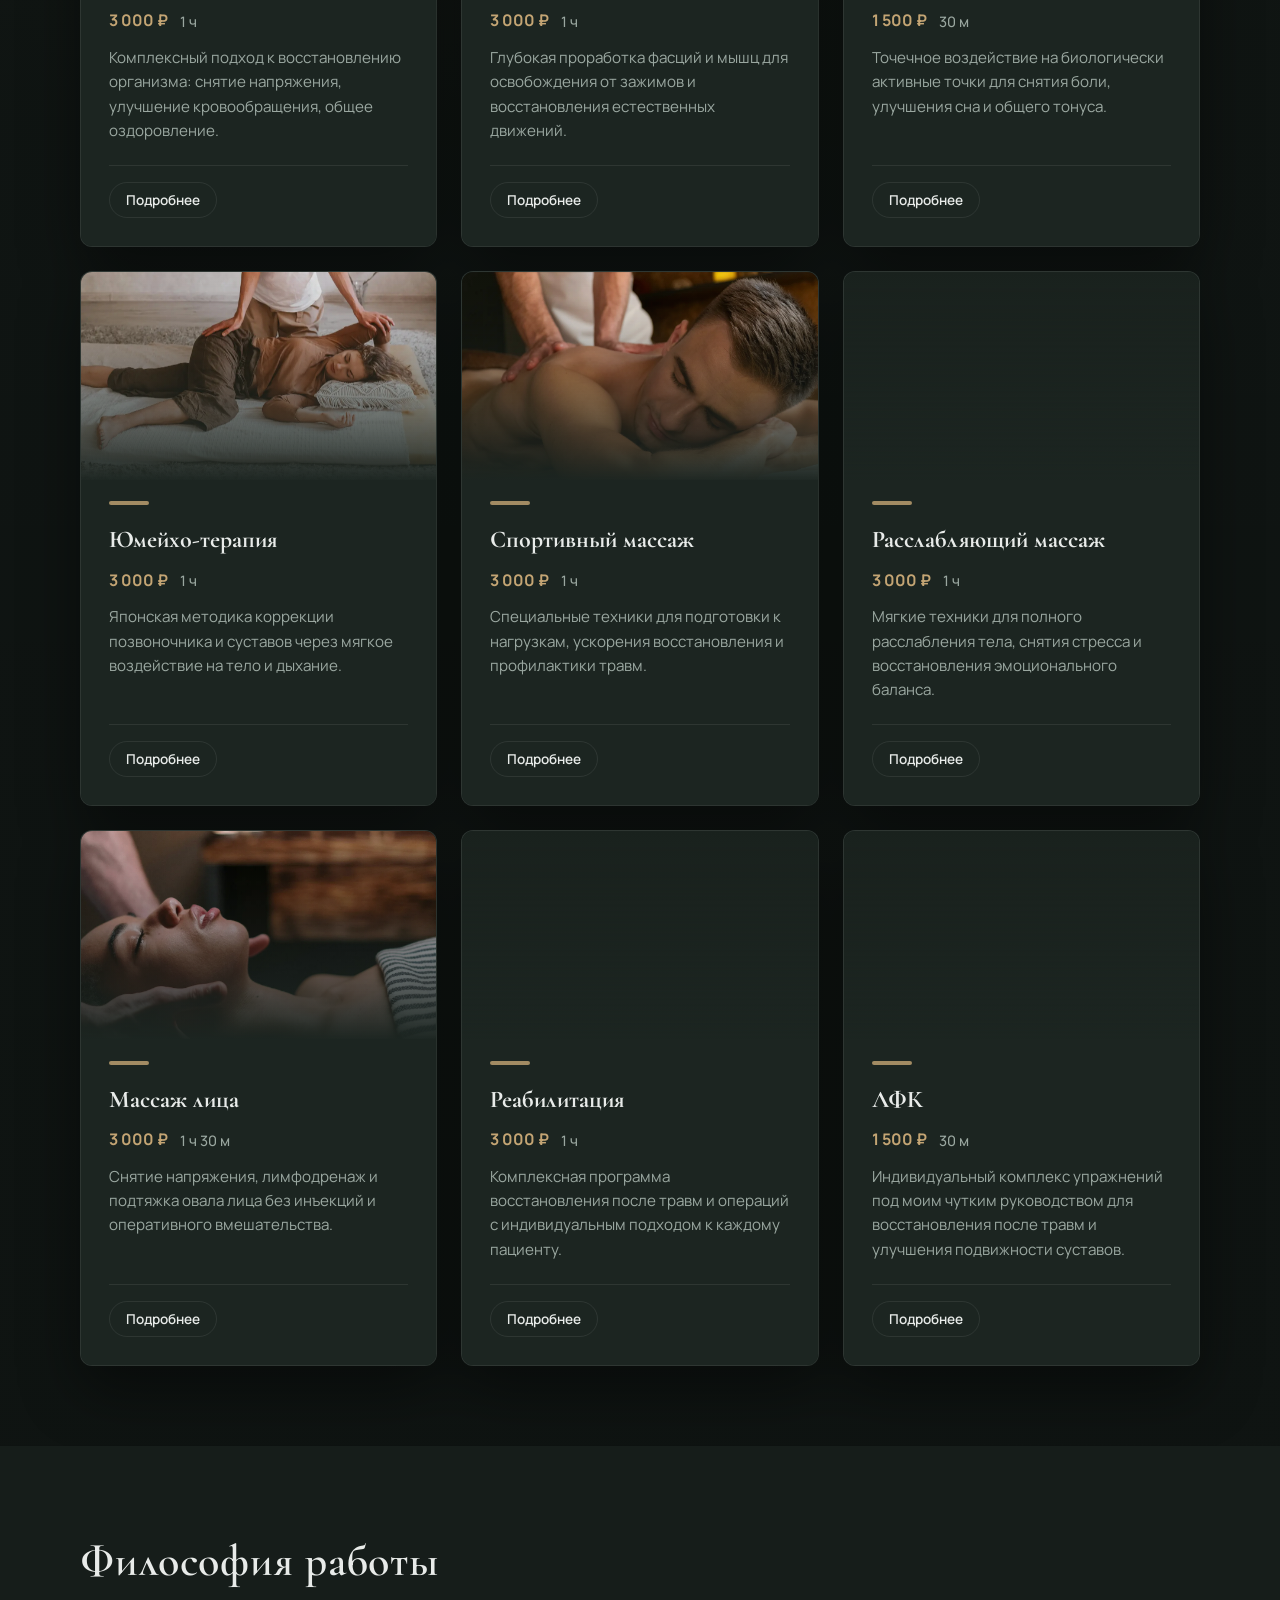
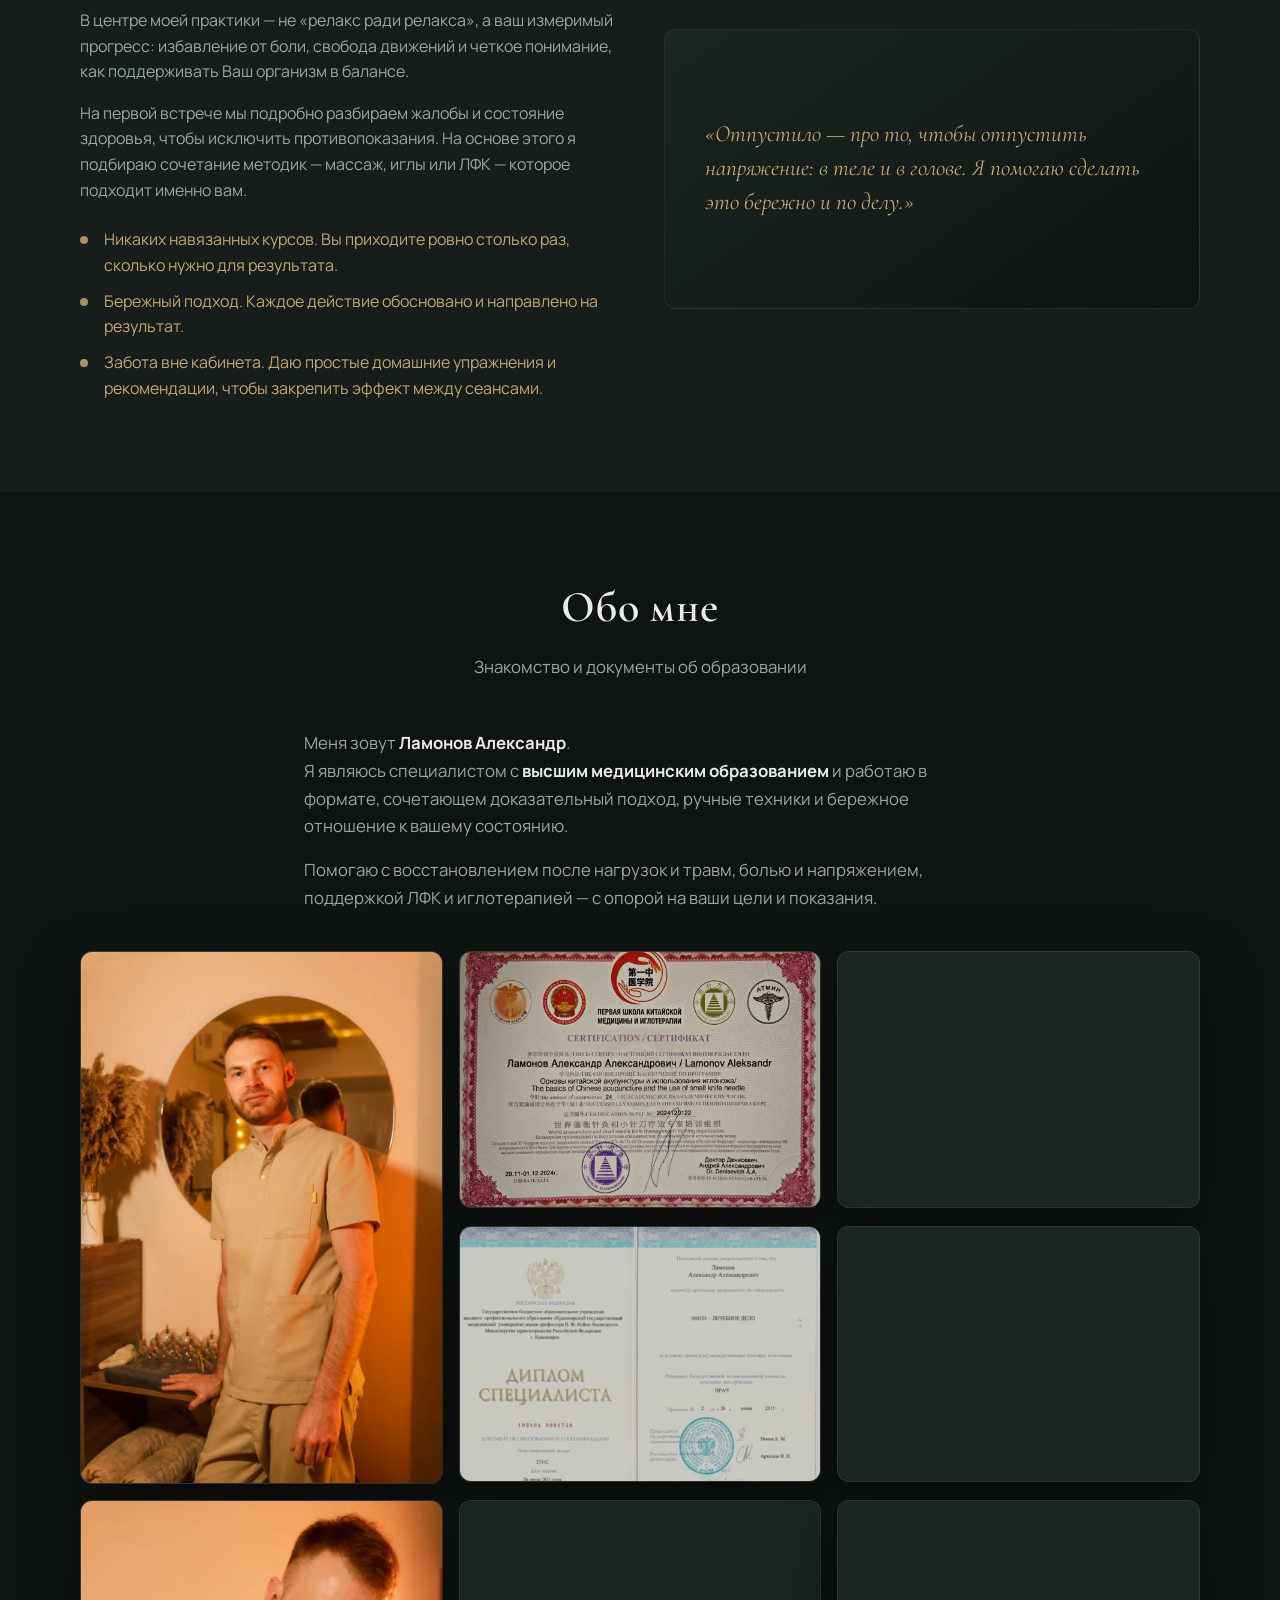
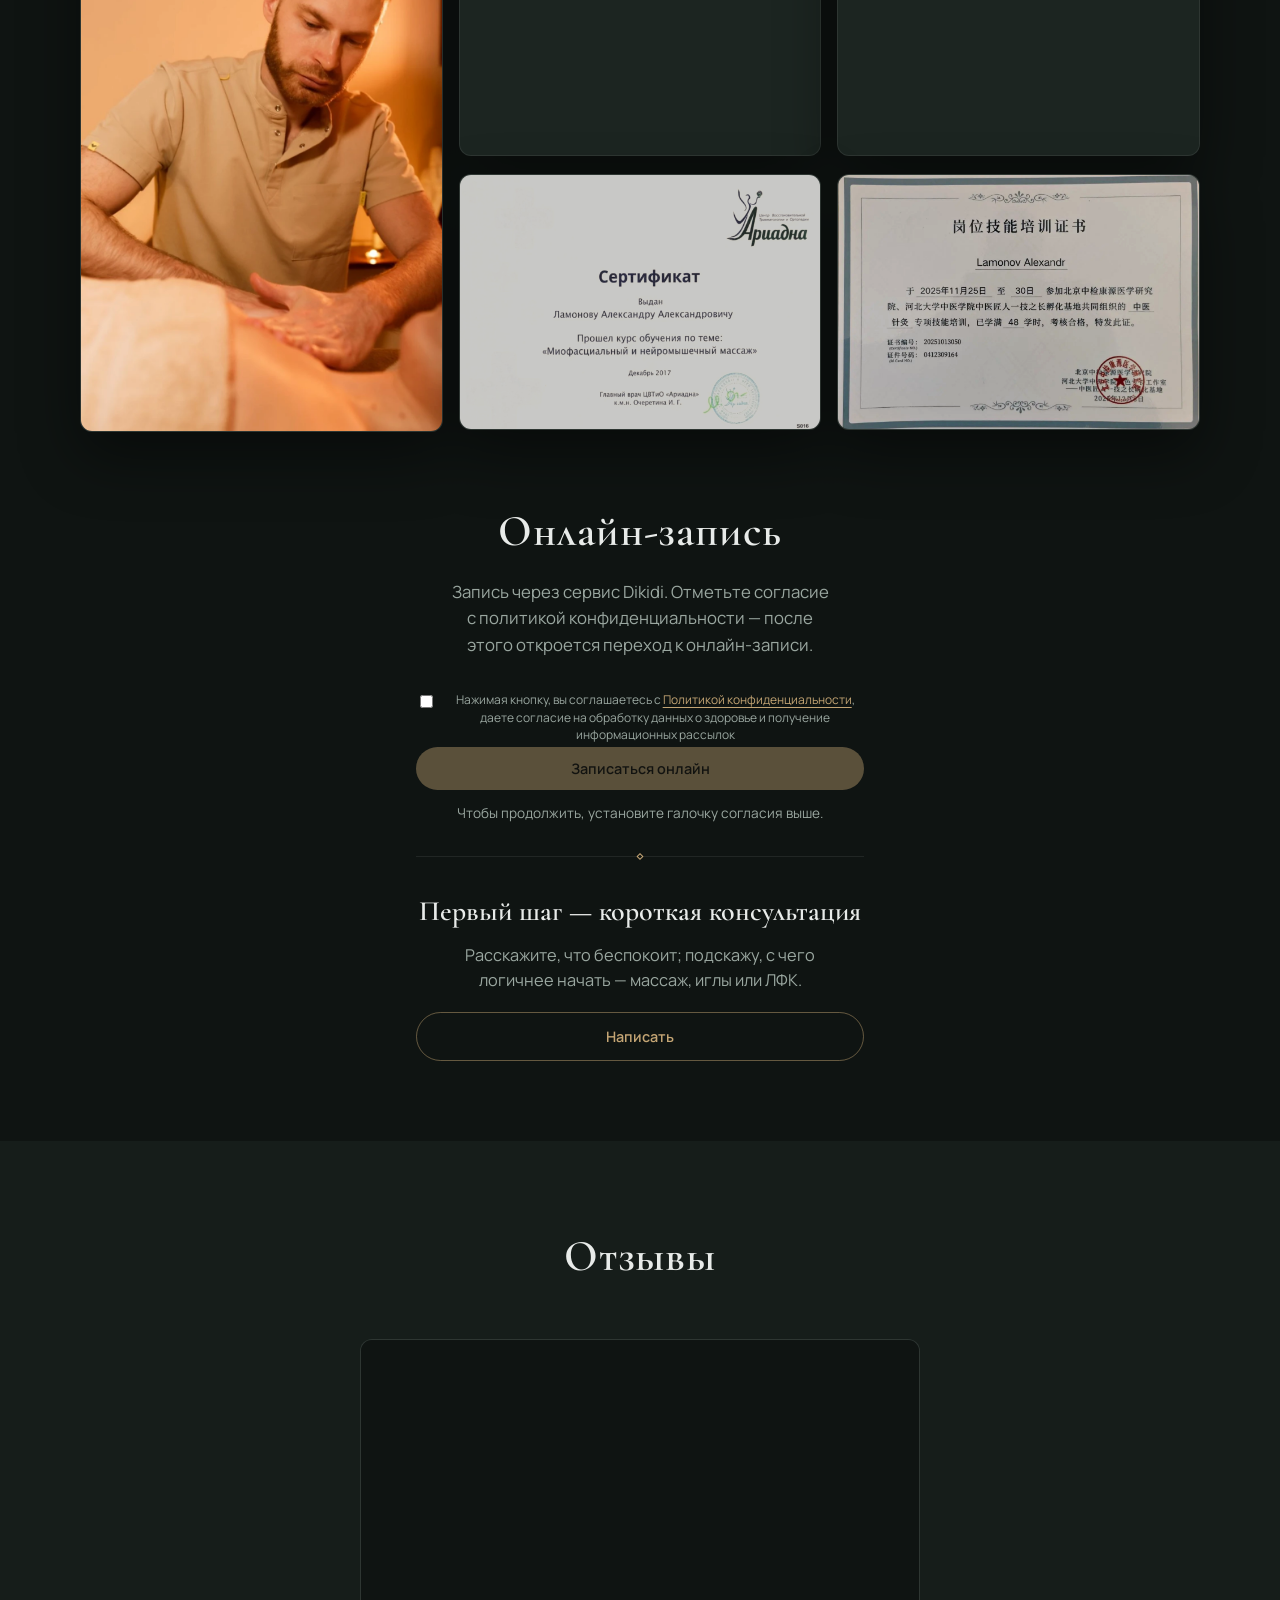
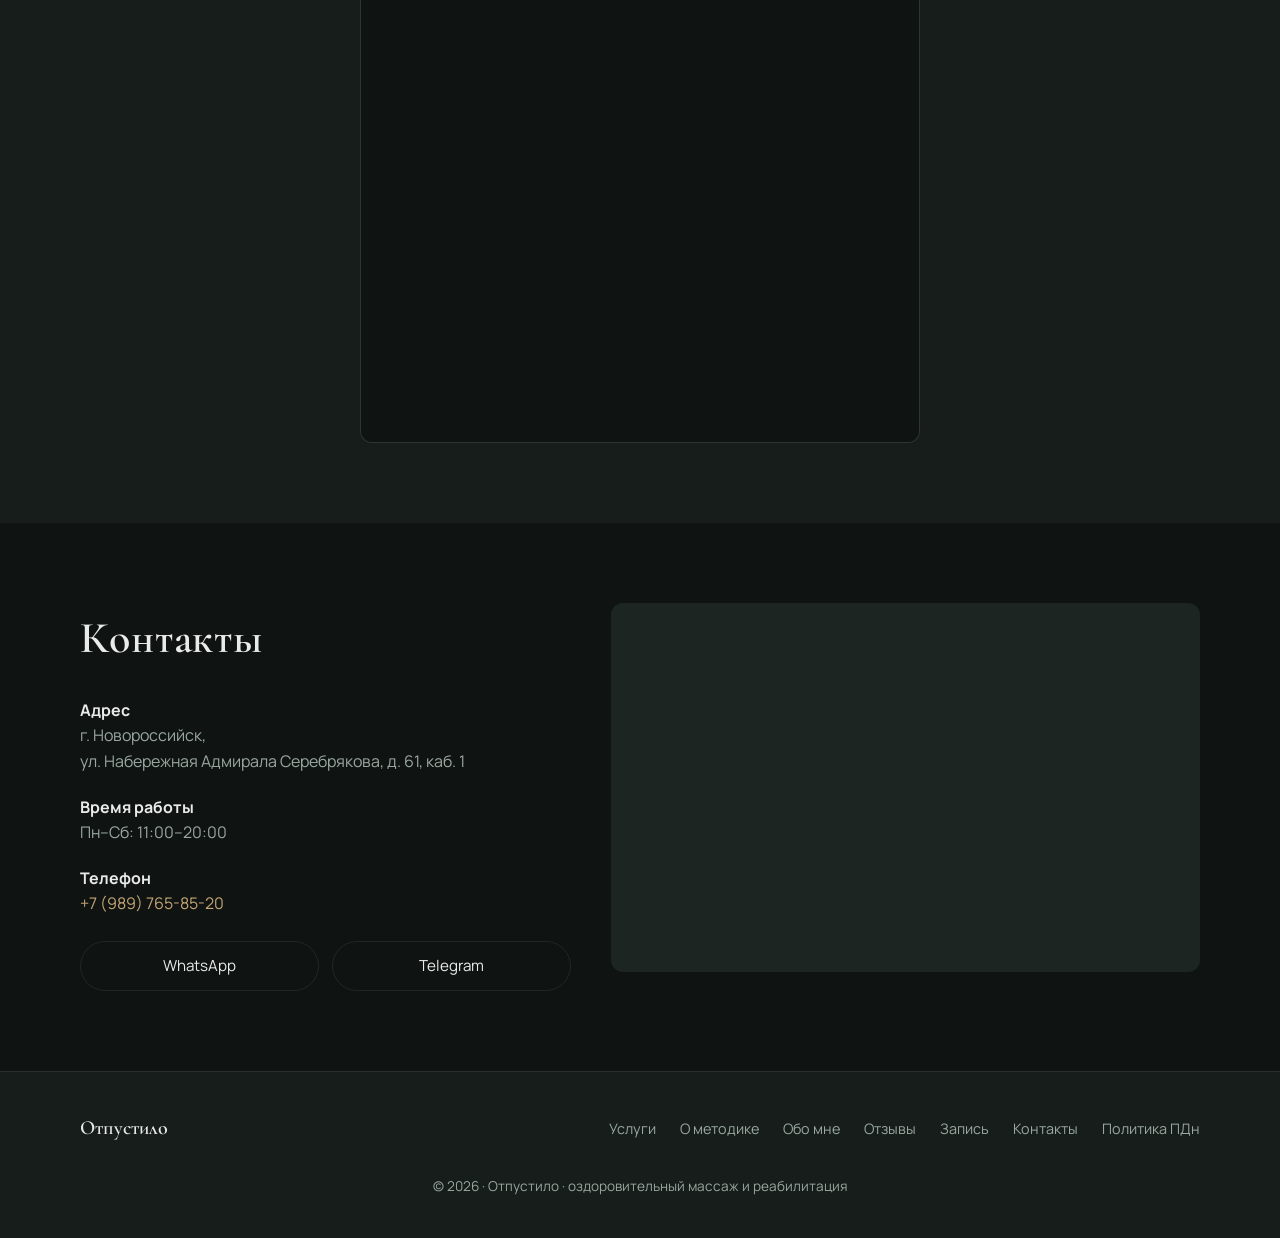
==== commit b964c520: "v1  с компа лизы с jpeg" ====
--- a/index.html
+++ b/index.html
@@ -59,7 +59,10 @@
     <section class="hero">
       <div class="hero__bg" aria-hidden="true"></div>
       <div class="container hero__content">
-        <p class="hero__eyebrow">Оздоровление и профилактика без лишних обещаний</p>
+        <p class="hero__eyebrow">
+          <span class="hero__eyebrow-top">Оздоровление и профилактика</span>
+          <span class="hero__eyebrow-bottom">без лишних обещаний</span>
+        </p>
         <h1 class="hero__title">Ваше тело заслуживает <em>бережной</em> заботы</h1>
         <p class="hero__text">
           Оздоровительный массаж, иглотерапия, ЛФК, реабилитация после травм и операций, а также массаж лица —
@@ -122,6 +125,25 @@
               </div>
             </div>
           </article>
+          <article class="card card--massage">
+            <div class="card__media" aria-hidden="true">
+              <img class="card__media-img" src="images/card-myofascial.webp" width="800" height="520" alt="" decoding="async" loading="lazy" onerror="this.onerror=null;this.src='images/card-myofascial.svg'" />
+            </div>
+            <div class="card__content">
+              <div class="card__icon" aria-hidden="true"></div>
+              <h3 class="card__title">Миофасциальный массаж</h3>
+              <div class="card__meta">
+                <span class="card__price">3 000 ₽</span>
+                <span class="card__duration">1 ч</span>
+              </div>
+              <p class="card__text">
+                Глубокая проработка фасций и мышц для освобождения от зажимов и восстановления естественных движений.
+              </p>
+              <div class="card__actions">
+                <button type="button" class="btn btn--ghost btn--small" data-open-dialog="service-myofascial">Подробнее</button>
+              </div>
+            </div>
+          </article>
           <article class="card card--acupuncture">
             <div class="card__media" aria-hidden="true">
               <img class="card__media-img" src="images/card-acupuncture.webp" width="800" height="520" alt="" decoding="async" loading="lazy" onerror="this.onerror=null;this.src='images/card-acupuncture.svg'" />
@@ -141,6 +163,101 @@
               </div>
             </div>
           </article>
+          <article class="card card--acupuncture">
+            <div class="card__media" aria-hidden="true">
+              <img class="card__media-img" src="images/card-yumeiho.webp" width="800" height="520" alt="" decoding="async" loading="lazy" onerror="this.onerror=null;this.src='images/card-yumeiho.svg'" />
+            </div>
+            <div class="card__content">
+              <div class="card__icon" aria-hidden="true"></div>
+              <h3 class="card__title">Юмейхо-терапия</h3>
+              <div class="card__meta">
+                <span class="card__price">3 000 ₽</span>
+                <span class="card__duration">1 ч</span>
+              </div>
+              <p class="card__text">
+                Японская методика коррекции позвоночника и суставов через мягкое воздействие на тело и дыхание.
+              </p>
+              <div class="card__actions">
+                <button type="button" class="btn btn--ghost btn--small" data-open-dialog="service-yumeiho">Подробнее</button>
+              </div>
+            </div>
+          </article>
+          <article class="card card--massage">
+            <div class="card__media" aria-hidden="true">
+              <img class="card__media-img" src="images/card-sports.webp" width="800" height="520" alt="" decoding="async" loading="lazy" onerror="this.onerror=null;this.src='images/card-sports.svg'" />
+            </div>
+            <div class="card__content">
+              <div class="card__icon" aria-hidden="true"></div>
+              <h3 class="card__title">Спортивный массаж</h3>
+              <div class="card__meta">
+                <span class="card__price">3 000 ₽</span>
+                <span class="card__duration">1 ч</span>
+              </div>
+              <p class="card__text">
+                Специальные техники для подготовки к нагрузкам, ускорения восстановления и профилактики травм.
+              </p>
+              <div class="card__actions">
+                <button type="button" class="btn btn--ghost btn--small" data-open-dialog="service-sports">Подробнее</button>
+              </div>
+            </div>
+          </article>
+          <article class="card card--massage">
+            <div class="card__media" aria-hidden="true">
+              <img class="card__media-img" src="images/card-relaxing.webp" width="800" height="520" alt="" decoding="async" loading="lazy" onerror="this.onerror=null;this.src='images/card-relaxing.svg'" />
+            </div>
+            <div class="card__content">
+              <div class="card__icon" aria-hidden="true"></div>
+              <h3 class="card__title">Расслабляющий массаж</h3>
+              <div class="card__meta">
+                <span class="card__price">3 000 ₽</span>
+                <span class="card__duration">1 ч</span>
+              </div>
+              <p class="card__text">
+                Мягкие техники для полного расслабления тела, снятия стресса и восстановления эмоционального баланса.
+              </p>
+              <div class="card__actions">
+                <button type="button" class="btn btn--ghost btn--small" data-open-dialog="service-relaxing">Подробнее</button>
+              </div>
+            </div>
+          </article>
+          <article class="card card--face">
+            <div class="card__media" aria-hidden="true">
+              <img class="card__media-img" src="images/card-face.webp" width="800" height="520" alt="" decoding="async" loading="lazy" onerror="this.onerror=null;this.src='images/card-face.svg'" />
+            </div>
+            <div class="card__content">
+              <div class="card__icon" aria-hidden="true"></div>
+              <h3 class="card__title">Массаж лица</h3>
+              <div class="card__meta">
+                <span class="card__price">3 000 ₽</span>
+                <span class="card__duration">1 ч 30 м</span>
+              </div>
+              <p class="card__text">
+                Снятие напряжения, лимфодренаж и подтяжка овала лица без инъекций и оперативного вмешательства.
+              </p>
+              <div class="card__actions">
+                <button type="button" class="btn btn--ghost btn--small" data-open-dialog="service-face">Подробнее</button>
+              </div>
+            </div>
+          </article>
+          <article class="card card--lfk">
+            <div class="card__media" aria-hidden="true">
+              <img class="card__media-img" src="images/card-rehabilitation.webp" width="800" height="520" alt="" decoding="async" loading="lazy" onerror="this.onerror=null;this.src='images/card-rehabilitation.svg'" />
+            </div>
+            <div class="card__content">
+              <div class="card__icon" aria-hidden="true"></div>
+              <h3 class="card__title">Реабилитация</h3>
+              <div class="card__meta">
+                <span class="card__price">3 000 ₽</span>
+                <span class="card__duration">1 ч</span>
+              </div>
+              <p class="card__text">
+                Комплексная программа восстановления после травм и операций с индивидуальным подходом к каждому пациенту.
+              </p>
+              <div class="card__actions">
+                <button type="button" class="btn btn--ghost btn--small" data-open-dialog="service-rehabilitation">Подробнее</button>
+              </div>
+            </div>
+          </article>
           <article class="card card--lfk">
             <div class="card__media" aria-hidden="true">
               <img class="card__media-img" src="images/card-lfk.webp" width="800" height="520" alt="" decoding="async" loading="lazy" onerror="this.onerror=null;this.src='images/card-lfk.svg'" />
@@ -157,120 +274,6 @@
               </p>
               <div class="card__actions">
                 <button type="button" class="btn btn--ghost btn--small" data-open-dialog="service-lfk">Подробнее</button>
-              </div>
-            </div>
-          </article>
-          <article class="card card--face">
-            <div class="card__media" aria-hidden="true">
-              <img class="card__media-img" src="images/card-face.webp" width="800" height="520" alt="" decoding="async" loading="lazy" onerror="this.onerror=null;this.src='images/card-face.svg'" />
-            </div>
-            <div class="card__content">
-              <div class="card__icon" aria-hidden="true"></div>
-              <h3 class="card__title">Массаж лица</h3>
-              <div class="card__meta">
-                <span class="card__price">3 000 ₽</span>
-                <span class="card__duration">1 ч 30 м</span>
-              </div>
-              <p class="card__text">
-                Снятие напряжения, лимфодренаж и подтяжка овала лица без инъекций и оперативного вмешательства.
-              </p>
-              <div class="card__actions">
-                <button type="button" class="btn btn--ghost btn--small" data-open-dialog="service-face">Подробнее</button>
-              </div>
-            </div>
-          </article>
-          <article class="card card--massage">
-            <div class="card__media" aria-hidden="true">
-              <img class="card__media-img" src="images/card-myofascial.webp" width="800" height="520" alt="" decoding="async" loading="lazy" onerror="this.onerror=null;this.src='images/card-myofascial.svg'" />
-            </div>
-            <div class="card__content">
-              <div class="card__icon" aria-hidden="true"></div>
-              <h3 class="card__title">Миофасциальный массаж</h3>
-              <div class="card__meta">
-                <span class="card__price">3 000 ₽</span>
-                <span class="card__duration">1 ч</span>
-              </div>
-              <p class="card__text">
-                Глубокая проработка фасций и мышц для освобождения от зажимов и восстановления естественных движений.
-              </p>
-              <div class="card__actions">
-                <button type="button" class="btn btn--ghost btn--small" data-open-dialog="service-myofascial">Подробнее</button>
-              </div>
-            </div>
-          </article>
-          <article class="card card--massage">
-            <div class="card__media" aria-hidden="true">
-              <img class="card__media-img" src="images/card-relaxing.webp" width="800" height="520" alt="" decoding="async" loading="lazy" onerror="this.onerror=null;this.src='images/card-relaxing.svg'" />
-            </div>
-            <div class="card__content">
-              <div class="card__icon" aria-hidden="true"></div>
-              <h3 class="card__title">Расслабляющий массаж</h3>
-              <div class="card__meta">
-                <span class="card__price">3 000 ₽</span>
-                <span class="card__duration">1 ч</span>
-              </div>
-              <p class="card__text">
-                Мягкие техники для полного расслабления тела, снятия стресса и восстановления эмоционального баланса.
-              </p>
-              <div class="card__actions">
-                <button type="button" class="btn btn--ghost btn--small" data-open-dialog="service-relaxing">Подробнее</button>
-              </div>
-            </div>
-          </article>
-          <article class="card card--lfk">
-            <div class="card__media" aria-hidden="true">
-              <img class="card__media-img" src="images/card-rehabilitation.webp" width="800" height="520" alt="" decoding="async" loading="lazy" onerror="this.onerror=null;this.src='images/card-rehabilitation.svg'" />
-            </div>
-            <div class="card__content">
-              <div class="card__icon" aria-hidden="true"></div>
-              <h3 class="card__title">Реабилитация</h3>
-              <div class="card__meta">
-                <span class="card__price">3 000 ₽</span>
-                <span class="card__duration">1 ч</span>
-              </div>
-              <p class="card__text">
-                Комплексная программа восстановления после травм и операций с индивидуальным подходом к каждому пациенту.
-              </p>
-              <div class="card__actions">
-                <button type="button" class="btn btn--ghost btn--small" data-open-dialog="service-rehabilitation">Подробнее</button>
-              </div>
-            </div>
-          </article>
-          <article class="card card--massage">
-            <div class="card__media" aria-hidden="true">
-              <img class="card__media-img" src="images/card-sports.webp" width="800" height="520" alt="" decoding="async" loading="lazy" onerror="this.onerror=null;this.src='images/card-sports.svg'" />
-            </div>
-            <div class="card__content">
-              <div class="card__icon" aria-hidden="true"></div>
-              <h3 class="card__title">Спортивный массаж</h3>
-              <div class="card__meta">
-                <span class="card__price">3 000 ₽</span>
-                <span class="card__duration">1 ч</span>
-              </div>
-              <p class="card__text">
-                Специальные техники для подготовки к нагрузкам, ускорения восстановления и профилактики травм.
-              </p>
-              <div class="card__actions">
-                <button type="button" class="btn btn--ghost btn--small" data-open-dialog="service-sports">Подробнее</button>
-              </div>
-            </div>
-          </article>
-          <article class="card card--acupuncture">
-            <div class="card__media" aria-hidden="true">
-              <img class="card__media-img" src="images/card-yumeiho.webp" width="800" height="520" alt="" decoding="async" loading="lazy" onerror="this.onerror=null;this.src='images/card-yumeiho.svg'" />
-            </div>
-            <div class="card__content">
-              <div class="card__icon" aria-hidden="true"></div>
-              <h3 class="card__title">Юмейхо-терапия</h3>
-              <div class="card__meta">
-                <span class="card__price">3 000 ₽</span>
-                <span class="card__duration">1 ч</span>
-              </div>
-              <p class="card__text">
-                Японская методика коррекции позвоночника и суставов через мягкое воздействие на тело и дыхание.
-              </p>
-              <div class="card__actions">
-                <button type="button" class="btn btn--ghost btn--small" data-open-dialog="service-yumeiho">Подробнее</button>
               </div>
             </div>
           </article>
--- a/styles.css
+++ b/styles.css
@@ -216,7 +216,7 @@
   flex-shrink: 0;
 }
 
-@media (max-width: 992px) {
+@media (max-width: 1200px) {
   .header__toolbar {
     flex-wrap: nowrap;
     gap: 0.65rem;
@@ -252,7 +252,7 @@
   }
 }
 
-@media (min-width: 993px) {
+@media (min-width: 1201px) {
   .nav--desktop {
     display: flex;
     gap: 0.85rem 1.5rem;
@@ -271,6 +271,14 @@
 
 .btn--reviews-link {
   white-space: nowrap;
+}
+
+/* Privacy page: hide header buttons on mobile portrait so they don't overlap the logo.
+   Keep them on desktop and tablet landscape. */
+@media (max-width: 900px) and (orientation: portrait) {
+  .page-privacy .header__toolbar .btn--header {
+    display: none !important;
+  }
 }
 
 .logo {
@@ -526,6 +534,21 @@
   margin: 0 0 1rem;
 }
 
+.hero__eyebrow-top,
+.hero__eyebrow-bottom {
+  display: inline;
+}
+
+@media (max-width: 430px) {
+  .hero__eyebrow-top {
+    white-space: nowrap;
+  }
+
+  .hero__eyebrow-bottom {
+    display: block;
+  }
+}
+
 .hero__title {
   font-family: var(--font-display);
   font-size: clamp(2.5rem, 5vw, 3.75rem);
